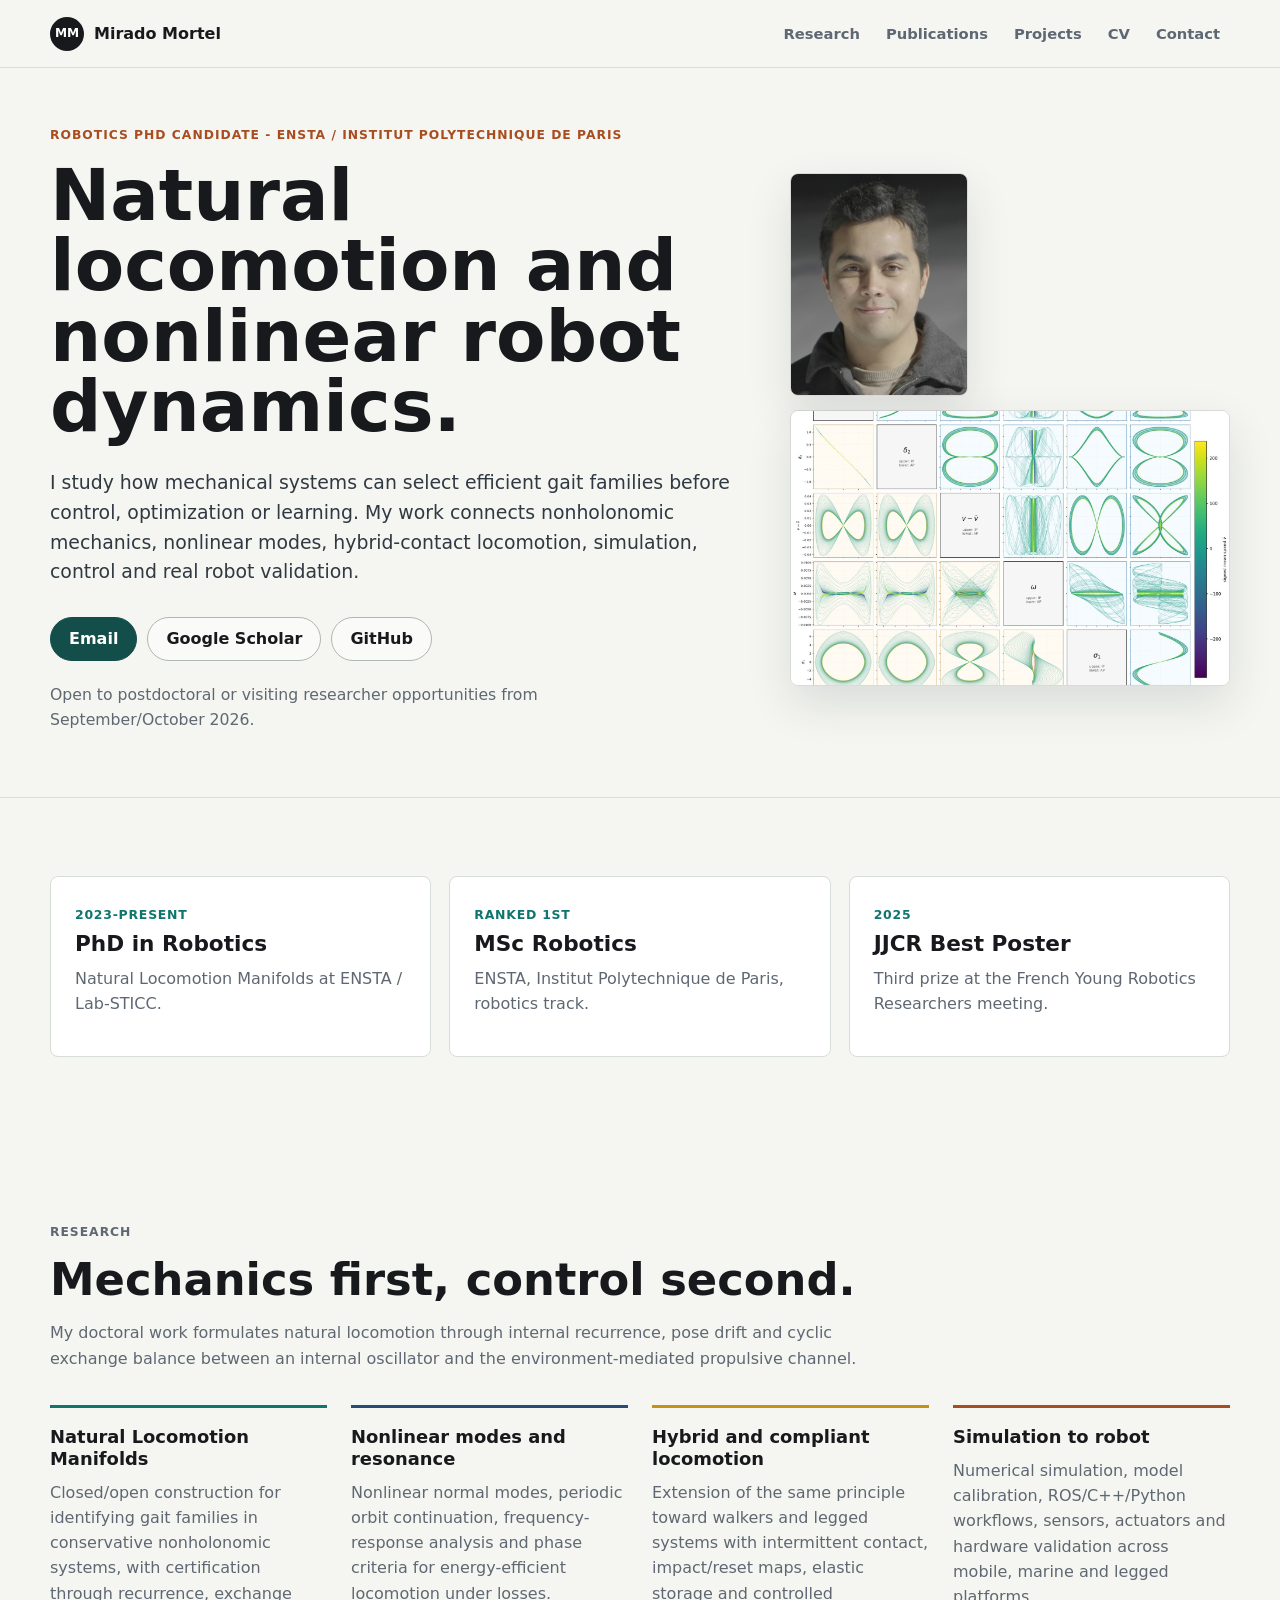
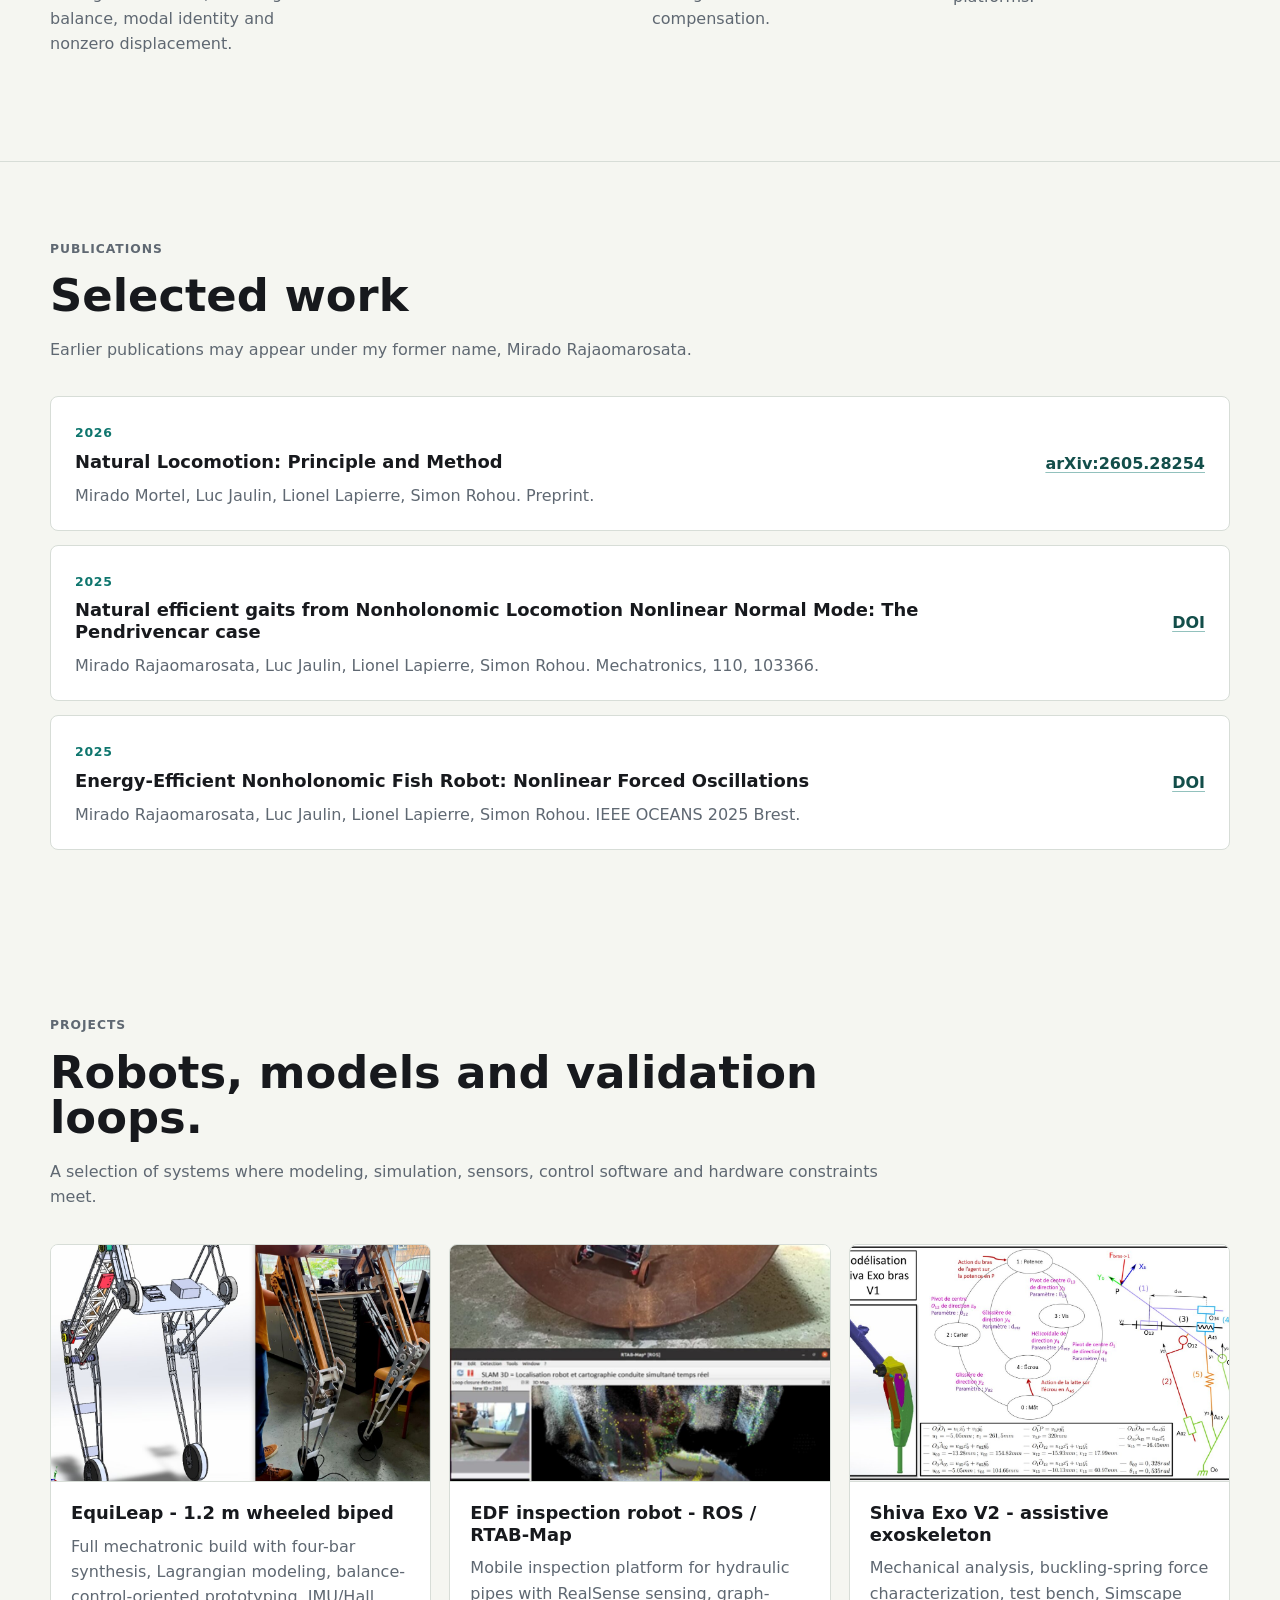
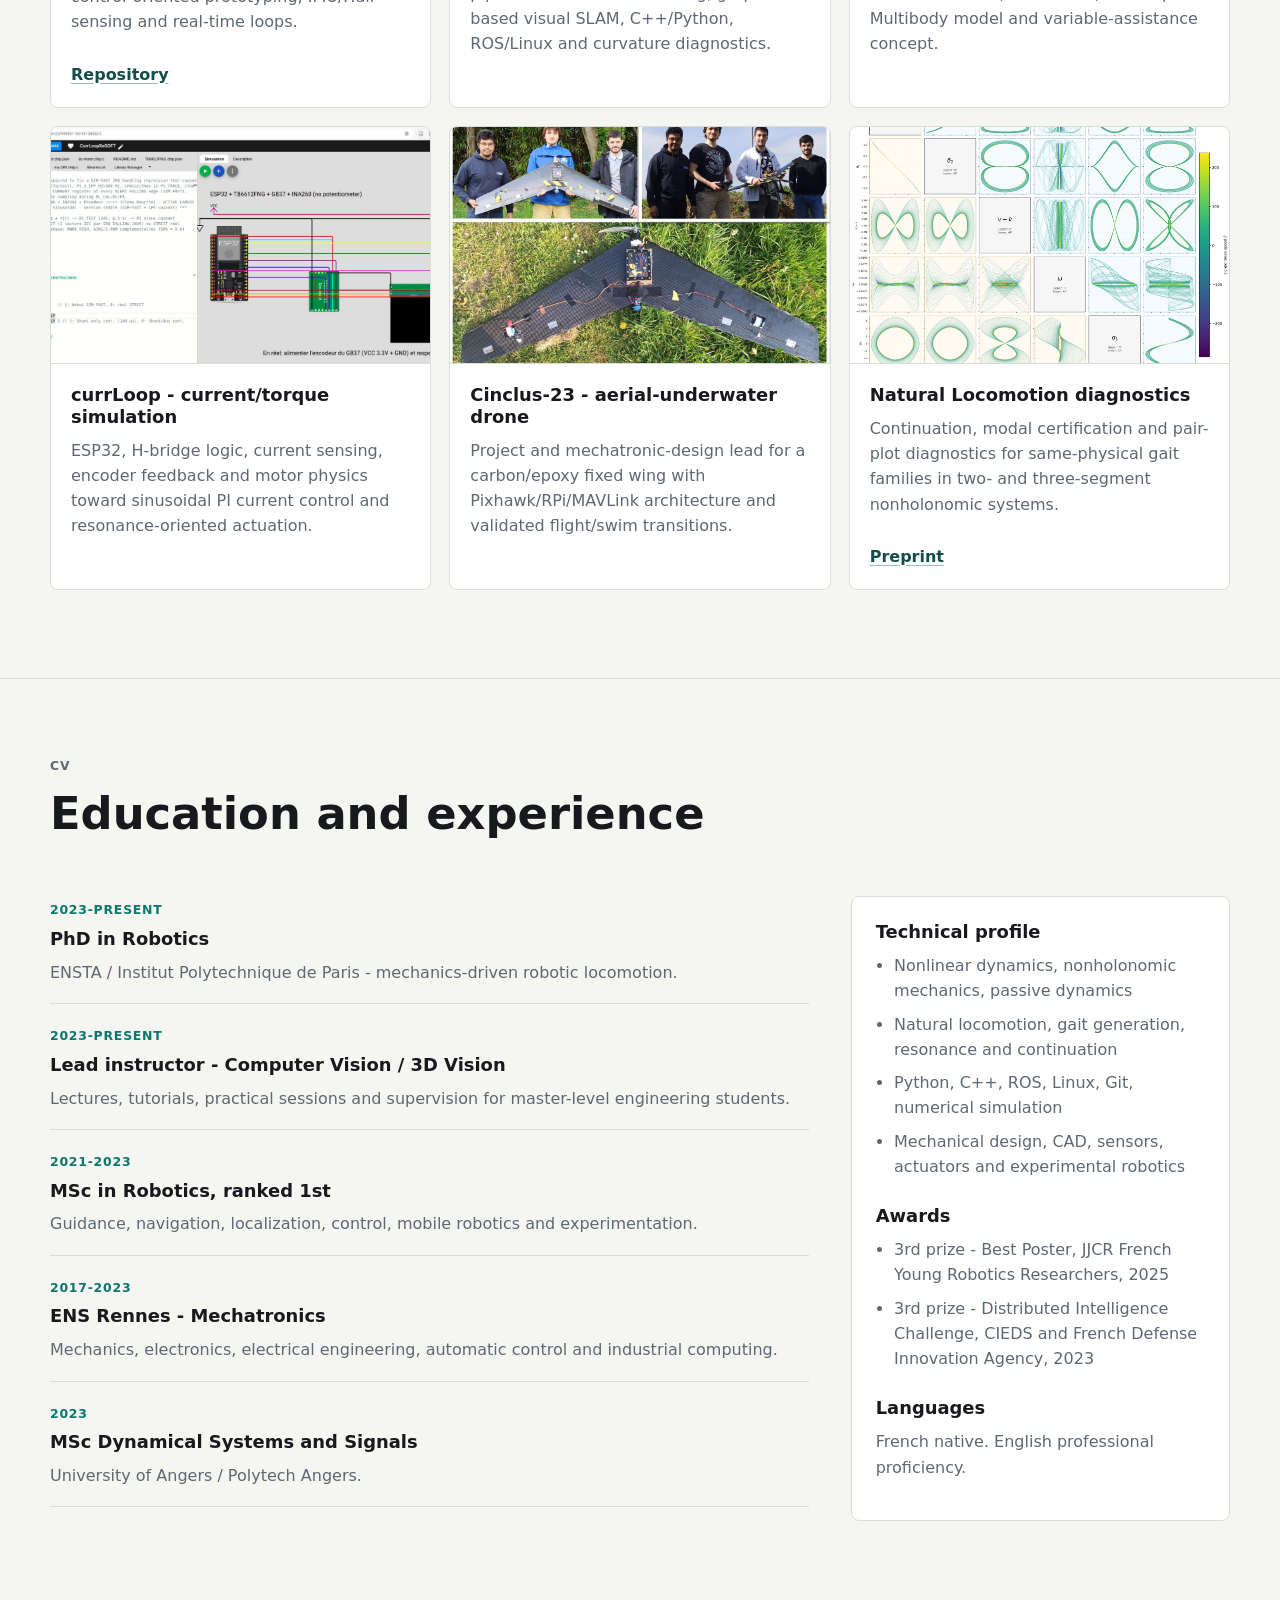
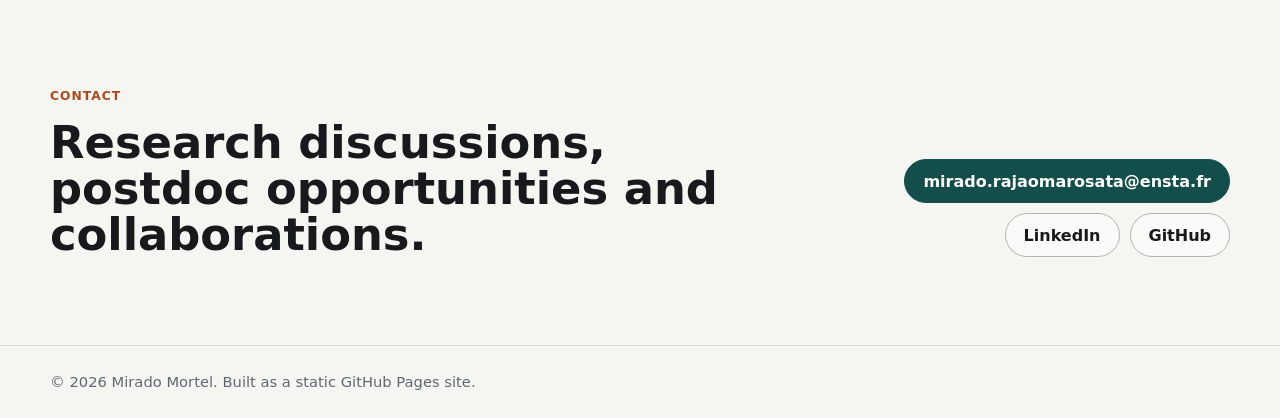
==== index.html @ 877bd497 "Build personal research website" ====
<!doctype html>
<html lang="en">
  <head>
    <meta charset="utf-8">
    <meta name="viewport" content="width=device-width, initial-scale=1">
    <meta
      name="description"
      content="Mirado Mortel, robotics PhD candidate at ENSTA / Institut Polytechnique de Paris. Research in natural locomotion, nonlinear dynamics, nonholonomic mechanics, simulation, control and experimental robotics."
    >
    <title>Mirado Mortel | Robotics and Natural Locomotion</title>
    <link rel="stylesheet" href="styles.css">
  </head>
  <body>
    <header class="site-header">
      <a class="brand" href="#top" aria-label="Mirado Mortel home">
        <span class="brand-mark">MM</span>
        <span>Mirado Mortel</span>
      </a>
      <nav class="site-nav" aria-label="Primary navigation">
        <a href="#research">Research</a>
        <a href="#publications">Publications</a>
        <a href="#projects">Projects</a>
        <a href="#cv">CV</a>
        <a href="#contact">Contact</a>
      </nav>
    </header>

    <main id="top">
      <section class="hero section-band">
        <div class="hero-copy">
          <p class="eyebrow">Robotics PhD candidate - ENSTA / Institut Polytechnique de Paris</p>
          <h1>Natural locomotion and nonlinear robot dynamics.</h1>
          <p class="lead">
            I study how mechanical systems can select efficient gait families before control,
            optimization or learning. My work connects nonholonomic mechanics, nonlinear modes,
            hybrid-contact locomotion, simulation, control and real robot validation.
          </p>
          <div class="hero-actions" aria-label="Profile links">
            <a class="button primary" href="mailto:mirado.rajaomarosata@ensta.fr">Email</a>
            <a class="button" href="https://scholar.google.com/citations?hl=fr&amp;user=OaedG6MAAAAJ">Google Scholar</a>
            <a class="button" href="https://github.com/rajaommi">GitHub</a>
          </div>
          <p class="note">
            Open to postdoctoral or visiting researcher opportunities from September/October 2026.
          </p>
        </div>
        <div class="hero-visual" aria-label="Profile and research visual">
          <img class="portrait" src="assets/profile.jpg" alt="Portrait of Mirado Mortel">
          <img
            class="phase-plot"
            src="assets/natural-locomotion-phase.jpg"
            alt="Natural locomotion phase portrait pair plot"
          >
        </div>
      </section>

      <section class="stats section-wrap" aria-label="Profile highlights">
        <article class="stat-card">
          <span>2023-present</span>
          <strong>PhD in Robotics</strong>
          <p>Natural Locomotion Manifolds at ENSTA / Lab-STICC.</p>
        </article>
        <article class="stat-card">
          <span>Ranked 1st</span>
          <strong>MSc Robotics</strong>
          <p>ENSTA, Institut Polytechnique de Paris, robotics track.</p>
        </article>
        <article class="stat-card">
          <span>2025</span>
          <strong>JJCR Best Poster</strong>
          <p>Third prize at the French Young Robotics Researchers meeting.</p>
        </article>
      </section>

      <section id="research" class="section-band">
        <div class="section-heading">
          <p class="eyebrow">Research</p>
          <h2>Mechanics first, control second.</h2>
          <p>
            My doctoral work formulates natural locomotion through internal recurrence,
            pose drift and cyclic exchange balance between an internal oscillator and the
            environment-mediated propulsive channel.
          </p>
        </div>

        <div class="research-grid">
          <article class="research-item">
            <h3>Natural Locomotion Manifolds</h3>
            <p>
              Closed/open construction for identifying gait families in conservative
              nonholonomic systems, with certification through recurrence, exchange balance,
              modal identity and nonzero displacement.
            </p>
          </article>
          <article class="research-item">
            <h3>Nonlinear modes and resonance</h3>
            <p>
              Nonlinear normal modes, periodic orbit continuation, frequency-response
              analysis and phase criteria for energy-efficient locomotion under losses.
            </p>
          </article>
          <article class="research-item">
            <h3>Hybrid and compliant locomotion</h3>
            <p>
              Extension of the same principle toward walkers and legged systems with
              intermittent contact, impact/reset maps, elastic storage and controlled
              compensation.
            </p>
          </article>
          <article class="research-item">
            <h3>Simulation to robot</h3>
            <p>
              Numerical simulation, model calibration, ROS/C++/Python workflows, sensors,
              actuators and hardware validation across mobile, marine and legged platforms.
            </p>
          </article>
        </div>
      </section>

      <section id="publications" class="section-wrap">
        <div class="section-heading compact">
          <p class="eyebrow">Publications</p>
          <h2>Selected work</h2>
          <p>
            Earlier publications may appear under my former name, Mirado Rajaomarosata.
          </p>
        </div>

        <div class="publication-list">
          <article class="publication-card">
            <div>
              <span class="pub-year">2026</span>
              <h3>Natural Locomotion: Principle and Method</h3>
              <p>Mirado Mortel, Luc Jaulin, Lionel Lapierre, Simon Rohou. Preprint.</p>
            </div>
            <a href="https://arxiv.org/abs/2605.28254">arXiv:2605.28254</a>
          </article>
          <article class="publication-card">
            <div>
              <span class="pub-year">2025</span>
              <h3>Natural efficient gaits from Nonholonomic Locomotion Nonlinear Normal Mode: The Pendrivencar case</h3>
              <p>Mirado Rajaomarosata, Luc Jaulin, Lionel Lapierre, Simon Rohou. Mechatronics, 110, 103366.</p>
            </div>
            <a href="https://doi.org/10.1016/j.mechatronics.2025.103366">DOI</a>
          </article>
          <article class="publication-card">
            <div>
              <span class="pub-year">2025</span>
              <h3>Energy-Efficient Nonholonomic Fish Robot: Nonlinear Forced Oscillations</h3>
              <p>Mirado Rajaomarosata, Luc Jaulin, Lionel Lapierre, Simon Rohou. IEEE OCEANS 2025 Brest.</p>
            </div>
            <a href="https://doi.org/10.1109/OCEANS58557.2025.11104676">DOI</a>
          </article>
        </div>
      </section>

      <section id="projects" class="section-band">
        <div class="section-heading">
          <p class="eyebrow">Projects</p>
          <h2>Robots, models and validation loops.</h2>
          <p>
            A selection of systems where modeling, simulation, sensors, control software and
            hardware constraints meet.
          </p>
        </div>

        <div class="project-grid">
          <article class="project-card">
            <img src="assets/equileap.jpg" alt="EquiLeap wheeled biped CAD and prototype">
            <div>
              <h3>EquiLeap - 1.2 m wheeled biped</h3>
              <p>
                Full mechatronic build with four-bar synthesis, Lagrangian modeling,
                balance-control-oriented prototyping, IMU/Hall sensing and real-time loops.
              </p>
              <a href="https://github.com/rajaommi/EquiLeap">Repository</a>
            </div>
          </article>
          <article class="project-card">
            <img src="assets/edf-slam.jpg" alt="Hydraulic-pipeline inspection robot and RTAB-Map reconstruction">
            <div>
              <h3>EDF inspection robot - ROS / RTAB-Map</h3>
              <p>
                Mobile inspection platform for hydraulic pipes with RealSense sensing,
                graph-based visual SLAM, C++/Python, ROS/Linux and curvature diagnostics.
              </p>
            </div>
          </article>
          <article class="project-card">
            <img src="assets/shiva-exo.jpg" alt="Shiva Exo arm modeling diagram">
            <div>
              <h3>Shiva Exo V2 - assistive exoskeleton</h3>
              <p>
                Mechanical analysis, buckling-spring force characterization, test bench,
                Simscape Multibody model and variable-assistance concept.
              </p>
            </div>
          </article>
          <article class="project-card">
            <img src="assets/currloop.jpg" alt="currLoop current and torque loop hardware simulation">
            <div>
              <h3>currLoop - current/torque simulation</h3>
              <p>
                ESP32, H-bridge logic, current sensing, encoder feedback and motor physics
                toward sinusoidal PI current control and resonance-oriented actuation.
              </p>
            </div>
          </article>
          <article class="project-card">
            <img src="assets/cinclus.jpg" alt="Cinclus aerial-underwater drone prototype">
            <div>
              <h3>Cinclus-23 - aerial-underwater drone</h3>
              <p>
                Project and mechatronic-design lead for a carbon/epoxy fixed wing with
                Pixhawk/RPi/MAVLink architecture and validated flight/swim transitions.
              </p>
            </div>
          </article>
          <article class="project-card">
            <img src="assets/natural-locomotion-phase.jpg" alt="Natural Locomotion phase portrait">
            <div>
              <h3>Natural Locomotion diagnostics</h3>
              <p>
                Continuation, modal certification and pair-plot diagnostics for
                same-physical gait families in two- and three-segment nonholonomic systems.
              </p>
              <a href="https://arxiv.org/abs/2605.28254">Preprint</a>
            </div>
          </article>
        </div>
      </section>

      <section id="cv" class="section-wrap two-column">
        <div class="section-heading compact">
          <p class="eyebrow">CV</p>
          <h2>Education and experience</h2>
        </div>

        <div class="timeline">
          <article>
            <span>2023-present</span>
            <h3>PhD in Robotics</h3>
            <p>ENSTA / Institut Polytechnique de Paris - mechanics-driven robotic locomotion.</p>
          </article>
          <article>
            <span>2023-present</span>
            <h3>Lead instructor - Computer Vision / 3D Vision</h3>
            <p>Lectures, tutorials, practical sessions and supervision for master-level engineering students.</p>
          </article>
          <article>
            <span>2021-2023</span>
            <h3>MSc in Robotics, ranked 1st</h3>
            <p>Guidance, navigation, localization, control, mobile robotics and experimentation.</p>
          </article>
          <article>
            <span>2017-2023</span>
            <h3>ENS Rennes - Mechatronics</h3>
            <p>Mechanics, electronics, electrical engineering, automatic control and industrial computing.</p>
          </article>
          <article>
            <span>2023</span>
            <h3>MSc Dynamical Systems and Signals</h3>
            <p>University of Angers / Polytech Angers.</p>
          </article>
        </div>

        <aside class="cv-panel">
          <h3>Technical profile</h3>
          <ul>
            <li>Nonlinear dynamics, nonholonomic mechanics, passive dynamics</li>
            <li>Natural locomotion, gait generation, resonance and continuation</li>
            <li>Python, C++, ROS, Linux, Git, numerical simulation</li>
            <li>Mechanical design, CAD, sensors, actuators and experimental robotics</li>
          </ul>
          <h3>Awards</h3>
          <ul>
            <li>3rd prize - Best Poster, JJCR French Young Robotics Researchers, 2025</li>
            <li>3rd prize - Distributed Intelligence Challenge, CIEDS and French Defense Innovation Agency, 2023</li>
          </ul>
          <h3>Languages</h3>
          <p>French native. English professional proficiency.</p>
        </aside>
      </section>

      <section id="contact" class="contact section-band">
        <div>
          <p class="eyebrow">Contact</p>
          <h2>Research discussions, postdoc opportunities and collaborations.</h2>
        </div>
        <div class="contact-links">
          <a class="button primary" href="mailto:mirado.rajaomarosata@ensta.fr">mirado.rajaomarosata@ensta.fr</a>
          <a class="button" href="https://www.linkedin.com/in/mirado-rajaomarosata-5193a1213/">LinkedIn</a>
          <a class="button" href="https://github.com/rajaommi">GitHub</a>
        </div>
      </section>
    </main>

    <footer class="site-footer">
      <p>© 2026 Mirado Mortel. Built as a static GitHub Pages site.</p>
    </footer>
  </body>
</html>
---- styles.css ----
:root {
  color-scheme: light;
  --bg: #f5f6f1;
  --paper: #ffffff;
  --ink: #17191d;
  --muted: #5f6872;
  --line: #d7ddd7;
  --line-strong: #aeb8b0;
  --teal: #0f766e;
  --teal-dark: #134e4a;
  --rust: #a94d20;
  --gold: #c69214;
  --blue: #294c77;
  --shadow: 0 18px 45px rgba(30, 41, 59, 0.12);
  --radius: 8px;
  --max: 1180px;
}

* {
  box-sizing: border-box;
}

html {
  scroll-behavior: smooth;
}

body {
  margin: 0;
  background: var(--bg);
  color: var(--ink);
  font-family:
    Inter, ui-sans-serif, system-ui, -apple-system, BlinkMacSystemFont, "Segoe UI",
    sans-serif;
  line-height: 1.58;
  overflow-x: hidden;
}

img {
  display: block;
  max-width: 100%;
}

a {
  color: inherit;
  text-decoration-color: rgba(15, 118, 110, 0.45);
  text-underline-offset: 0.18em;
}

a:hover {
  color: var(--teal);
  text-decoration-color: currentColor;
}

.site-header {
  position: sticky;
  top: 0;
  z-index: 20;
  display: flex;
  align-items: center;
  justify-content: space-between;
  gap: 24px;
  padding: 14px max(24px, calc((100vw - var(--max)) / 2));
  background: rgba(245, 246, 241, 0.92);
  border-bottom: 1px solid var(--line);
  backdrop-filter: blur(18px);
}

.brand,
.site-nav {
  display: flex;
  align-items: center;
}

.brand {
  gap: 10px;
  min-width: max-content;
  font-weight: 760;
  letter-spacing: 0;
  text-decoration: none;
}

.brand-mark {
  display: grid;
  width: 34px;
  height: 34px;
  place-items: center;
  border-radius: 50%;
  background: var(--ink);
  color: var(--paper);
  font-size: 0.76rem;
}

.site-nav {
  flex-wrap: wrap;
  justify-content: flex-end;
  gap: 6px;
}

.site-nav a {
  padding: 8px 10px;
  color: var(--muted);
  font-size: 0.92rem;
  font-weight: 650;
  text-decoration: none;
}

.site-nav a:hover {
  color: var(--ink);
}

.section-band,
.section-wrap {
  padding-inline: max(24px, calc((100vw - var(--max)) / 2));
}

.section-band {
  padding-top: 88px;
  padding-bottom: 88px;
  border-bottom: 1px solid var(--line);
}

.section-wrap {
  padding-top: 78px;
  padding-bottom: 78px;
}

.hero {
  display: grid;
  align-items: center;
  grid-template-columns: minmax(0, 0.98fr) minmax(360px, 0.62fr);
  gap: 44px;
  padding-top: 58px;
  padding-bottom: 64px;
}

.hero-copy {
  max-width: 760px;
  min-width: 0;
}

.eyebrow {
  margin: 0 0 14px;
  color: var(--rust);
  font-size: 0.77rem;
  font-weight: 800;
  letter-spacing: 0.08em;
  text-transform: uppercase;
}

h1,
h2,
h3,
p {
  margin-top: 0;
}

h1 {
  max-width: 880px;
  margin-bottom: 26px;
  font-size: 4.5rem;
  line-height: 0.98;
  letter-spacing: 0;
  overflow-wrap: break-word;
  hyphens: auto;
}

h2 {
  margin-bottom: 18px;
  font-size: 2.8rem;
  line-height: 1.02;
  letter-spacing: 0;
}

h3 {
  margin-bottom: 10px;
  font-size: 1.12rem;
  line-height: 1.22;
  letter-spacing: 0;
}

.lead {
  max-width: 720px;
  color: #303842;
  font-size: 1.18rem;
}

.note {
  max-width: 640px;
  margin: 22px 0 0;
  color: var(--muted);
  font-size: 0.98rem;
}

.hero-actions,
.contact-links {
  display: flex;
  flex-wrap: wrap;
  gap: 10px;
  margin-top: 30px;
}

.button {
  display: inline-flex;
  min-height: 44px;
  align-items: center;
  justify-content: center;
  border: 1px solid var(--line-strong);
  border-radius: 999px;
  padding: 10px 18px;
  background: rgba(255, 255, 255, 0.58);
  color: var(--ink);
  font-weight: 760;
  line-height: 1.1;
  text-decoration: none;
}

.button:hover {
  border-color: var(--teal);
  background: var(--paper);
}

.button.primary {
  border-color: var(--teal-dark);
  background: var(--teal-dark);
  color: var(--paper);
}

.button.primary:hover {
  background: var(--teal);
  color: var(--paper);
}

.hero-visual {
  display: grid;
  grid-template-columns: 0.72fr 1fr;
  grid-template-rows: auto auto;
  align-items: end;
  gap: 14px;
  min-width: 0;
}

.portrait,
.phase-plot {
  width: 100%;
  border: 1px solid rgba(23, 25, 29, 0.12);
  box-shadow: var(--shadow);
  object-fit: cover;
}

.portrait {
  aspect-ratio: 4 / 5;
  border-radius: var(--radius);
}

.phase-plot {
  grid-column: 1 / -1;
  aspect-ratio: 16 / 10;
  border-radius: var(--radius);
}

.stats {
  display: grid;
  grid-template-columns: repeat(3, minmax(0, 1fr));
  gap: 18px;
}

.stat-card,
.publication-card,
.project-card {
  border: 1px solid var(--line);
  border-radius: var(--radius);
  background: var(--paper);
}

.stat-card {
  min-height: 178px;
  padding: 24px;
}

.stat-card span,
.timeline span,
.pub-year {
  display: inline-block;
  margin-bottom: 8px;
  color: var(--teal);
  font-size: 0.78rem;
  font-weight: 830;
  letter-spacing: 0.06em;
  text-transform: uppercase;
}

.stat-card strong {
  display: block;
  margin-bottom: 10px;
  font-size: 1.35rem;
  line-height: 1.08;
}

.stat-card p,
.research-item p,
.publication-card p,
.project-card p,
.timeline p,
.cv-panel p,
.section-heading p {
  color: var(--muted);
}

.section-heading {
  max-width: 840px;
  margin-bottom: 34px;
}

.section-heading.compact {
  max-width: 720px;
}

.research-grid {
  display: grid;
  grid-template-columns: repeat(4, minmax(0, 1fr));
  gap: 24px;
}

.research-item {
  padding-top: 18px;
  border-top: 3px solid var(--line-strong);
}

.research-item:nth-child(1) {
  border-color: var(--teal);
}

.research-item:nth-child(2) {
  border-color: var(--blue);
}

.research-item:nth-child(3) {
  border-color: var(--gold);
}

.research-item:nth-child(4) {
  border-color: var(--rust);
}

.publication-list {
  display: grid;
  gap: 14px;
}

.publication-card {
  display: grid;
  grid-template-columns: minmax(0, 1fr) max-content;
  gap: 24px;
  align-items: center;
  padding: 22px 24px;
}

.publication-card h3 {
  max-width: 860px;
}

.publication-card p {
  margin-bottom: 0;
}

.publication-card a,
.project-card a {
  color: var(--teal-dark);
  font-weight: 820;
}

.project-grid {
  display: grid;
  grid-template-columns: repeat(3, minmax(0, 1fr));
  gap: 18px;
}

.project-card {
  overflow: hidden;
}

.project-card img {
  width: 100%;
  aspect-ratio: 16 / 10;
  border-bottom: 1px solid var(--line);
  background: #e6e9df;
  object-fit: cover;
}

.project-card div {
  padding: 20px;
}

.project-card p {
  min-height: 112px;
}

.two-column {
  display: grid;
  grid-template-columns: minmax(0, 0.72fr) minmax(320px, 0.36fr);
  gap: 42px;
  align-items: start;
}

.two-column .section-heading {
  grid-column: 1 / -1;
  margin-bottom: 0;
}

.timeline {
  display: grid;
  gap: 18px;
}

.timeline article {
  padding-bottom: 18px;
  border-bottom: 1px solid var(--line);
}

.timeline p {
  margin-bottom: 0;
}

.cv-panel {
  position: sticky;
  top: 94px;
  border: 1px solid var(--line);
  border-radius: var(--radius);
  padding: 24px;
  background: var(--paper);
}

.cv-panel ul {
  margin: 0 0 26px;
  padding-left: 1.15rem;
  color: var(--muted);
}

.cv-panel li + li {
  margin-top: 8px;
}

.contact {
  display: grid;
  grid-template-columns: minmax(0, 0.9fr) minmax(320px, 0.52fr);
  gap: 36px;
  align-items: end;
}

.contact h2 {
  margin-bottom: 0;
}

.contact-links {
  justify-content: flex-end;
  margin-top: 0;
}

.site-footer {
  padding: 24px max(24px, calc((100vw - var(--max)) / 2));
  color: var(--muted);
  font-size: 0.92rem;
}

.site-footer p {
  margin: 0;
}

@media (max-width: 980px) {
  .site-header {
    align-items: flex-start;
    flex-direction: column;
    gap: 10px;
  }

  .site-nav {
    width: 100%;
    justify-content: flex-start;
  }

  .hero,
  .contact,
  .two-column {
    grid-template-columns: 1fr;
  }

  .hero {
    padding-top: 54px;
  }

  .hero-visual {
    max-width: 760px;
  }

  .stats,
  .research-grid,
  .project-grid {
    grid-template-columns: repeat(2, minmax(0, 1fr));
  }

  .cv-panel {
    position: static;
  }

  .contact-links {
    justify-content: flex-start;
  }
}

@media (max-width: 660px) {
  .section-band,
  .section-wrap {
    padding-inline: 18px;
  }

  .section-band,
  .section-wrap {
    padding-top: 58px;
    padding-bottom: 58px;
  }

  .site-header {
    padding-inline: 18px;
  }

  .site-nav a {
    padding: 7px 8px;
    font-size: 0.86rem;
  }

  .site-nav {
    display: grid;
    grid-template-columns: repeat(3, max-content);
    align-items: center;
    row-gap: 2px;
  }

  h1 {
    font-size: 2.65rem;
    line-height: 1.05;
    overflow-wrap: anywhere;
  }

  h2 {
    font-size: 2.05rem;
    line-height: 1.08;
  }

  .lead {
    font-size: 1.02rem;
  }

  .hero-visual {
    grid-template-columns: 1fr;
  }

  .hero {
    display: block;
  }

  .hero-copy,
  .lead,
  h1,
  .hero-actions {
    width: calc(100vw - 72px);
    max-width: 100%;
  }

  .portrait {
    width: min(300px, 82vw);
  }

  .stats,
  .research-grid,
  .project-grid,
  .publication-card {
    grid-template-columns: 1fr;
  }

  .publication-card {
    align-items: start;
  }

  .project-card p {
    min-height: 0;
  }

  .button {
    width: 100%;
  }
}

@media (max-width: 500px) {
  h1 {
    font-size: 2.45rem;
  }

  .hero-copy,
  .lead,
  h1,
  .hero-actions {
    width: 100%;
    max-width: 21rem;
  }

  .hero-visual,
  .stats,
  .section-heading,
  .research-grid,
  .publication-list,
  .project-grid,
  .two-column,
  .timeline,
  .cv-panel,
  .contact,
  .contact-links {
    width: 100%;
    max-width: 21rem;
  }
}
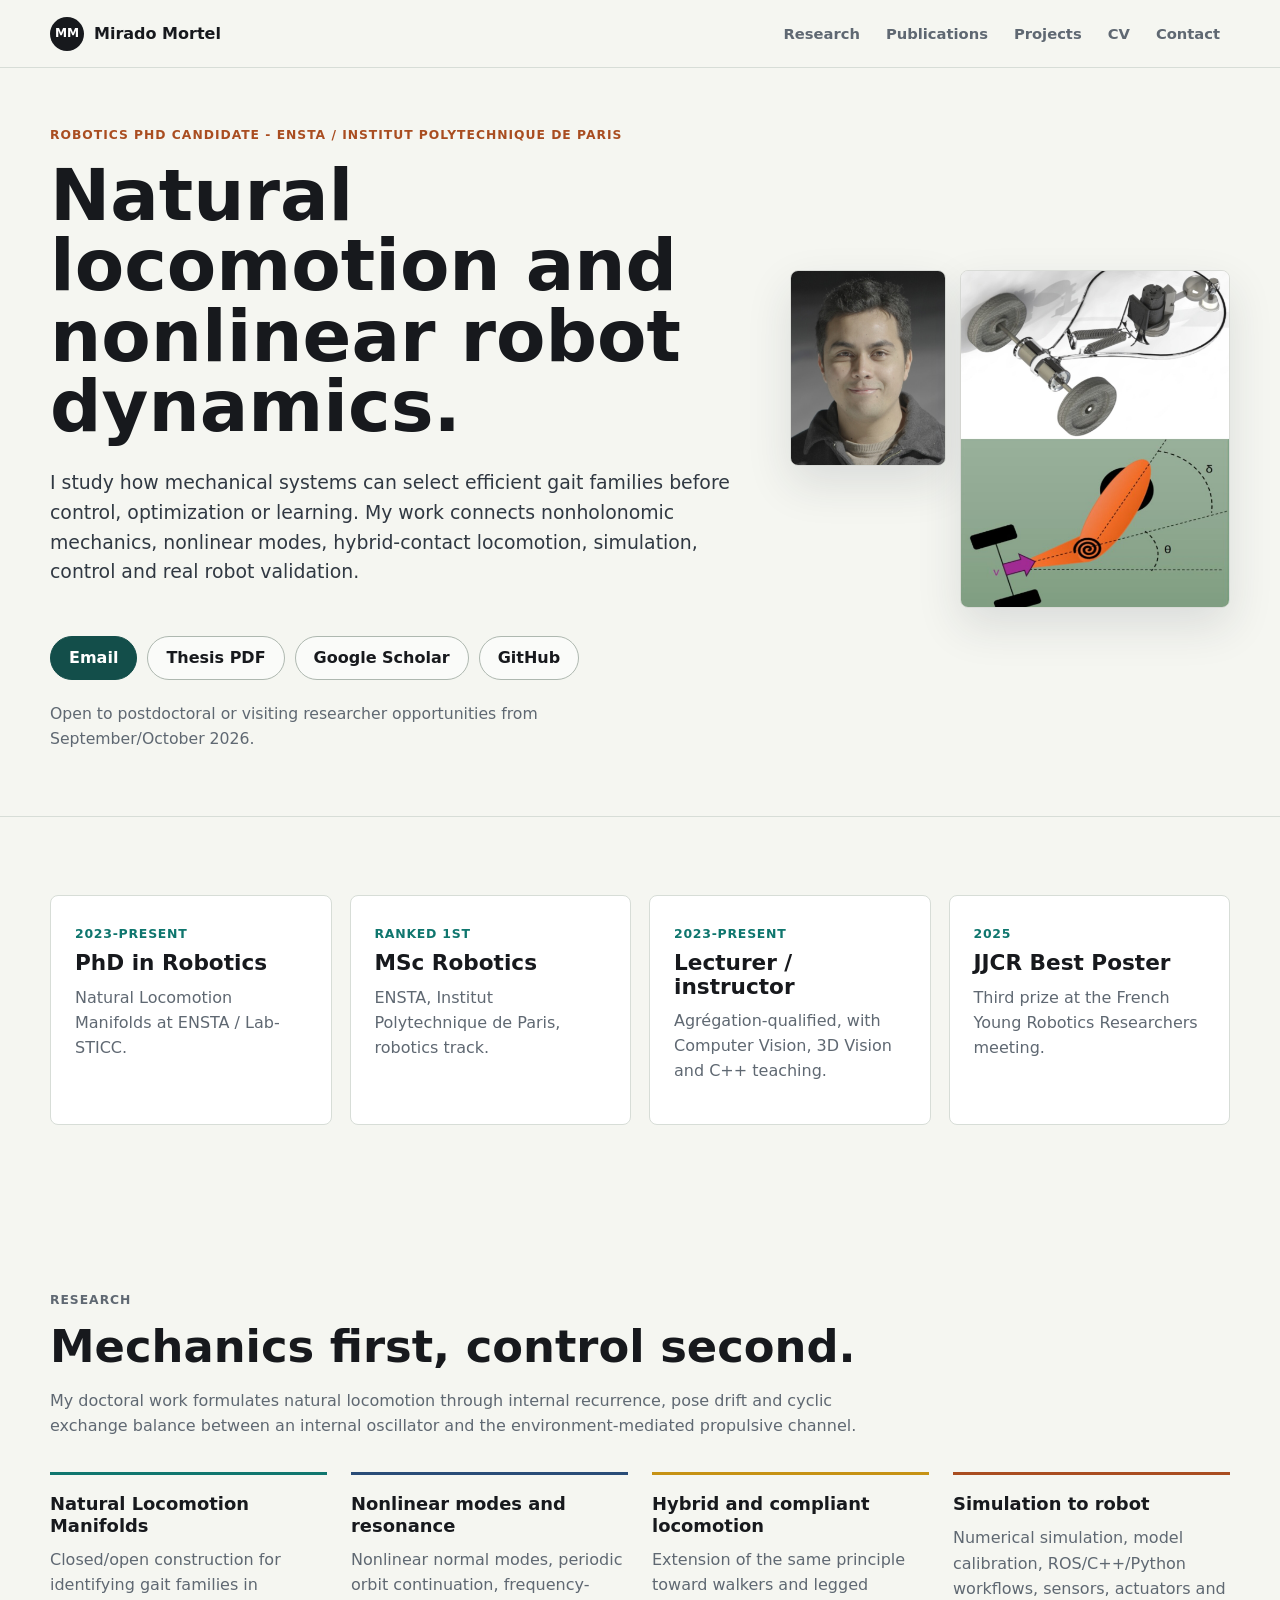
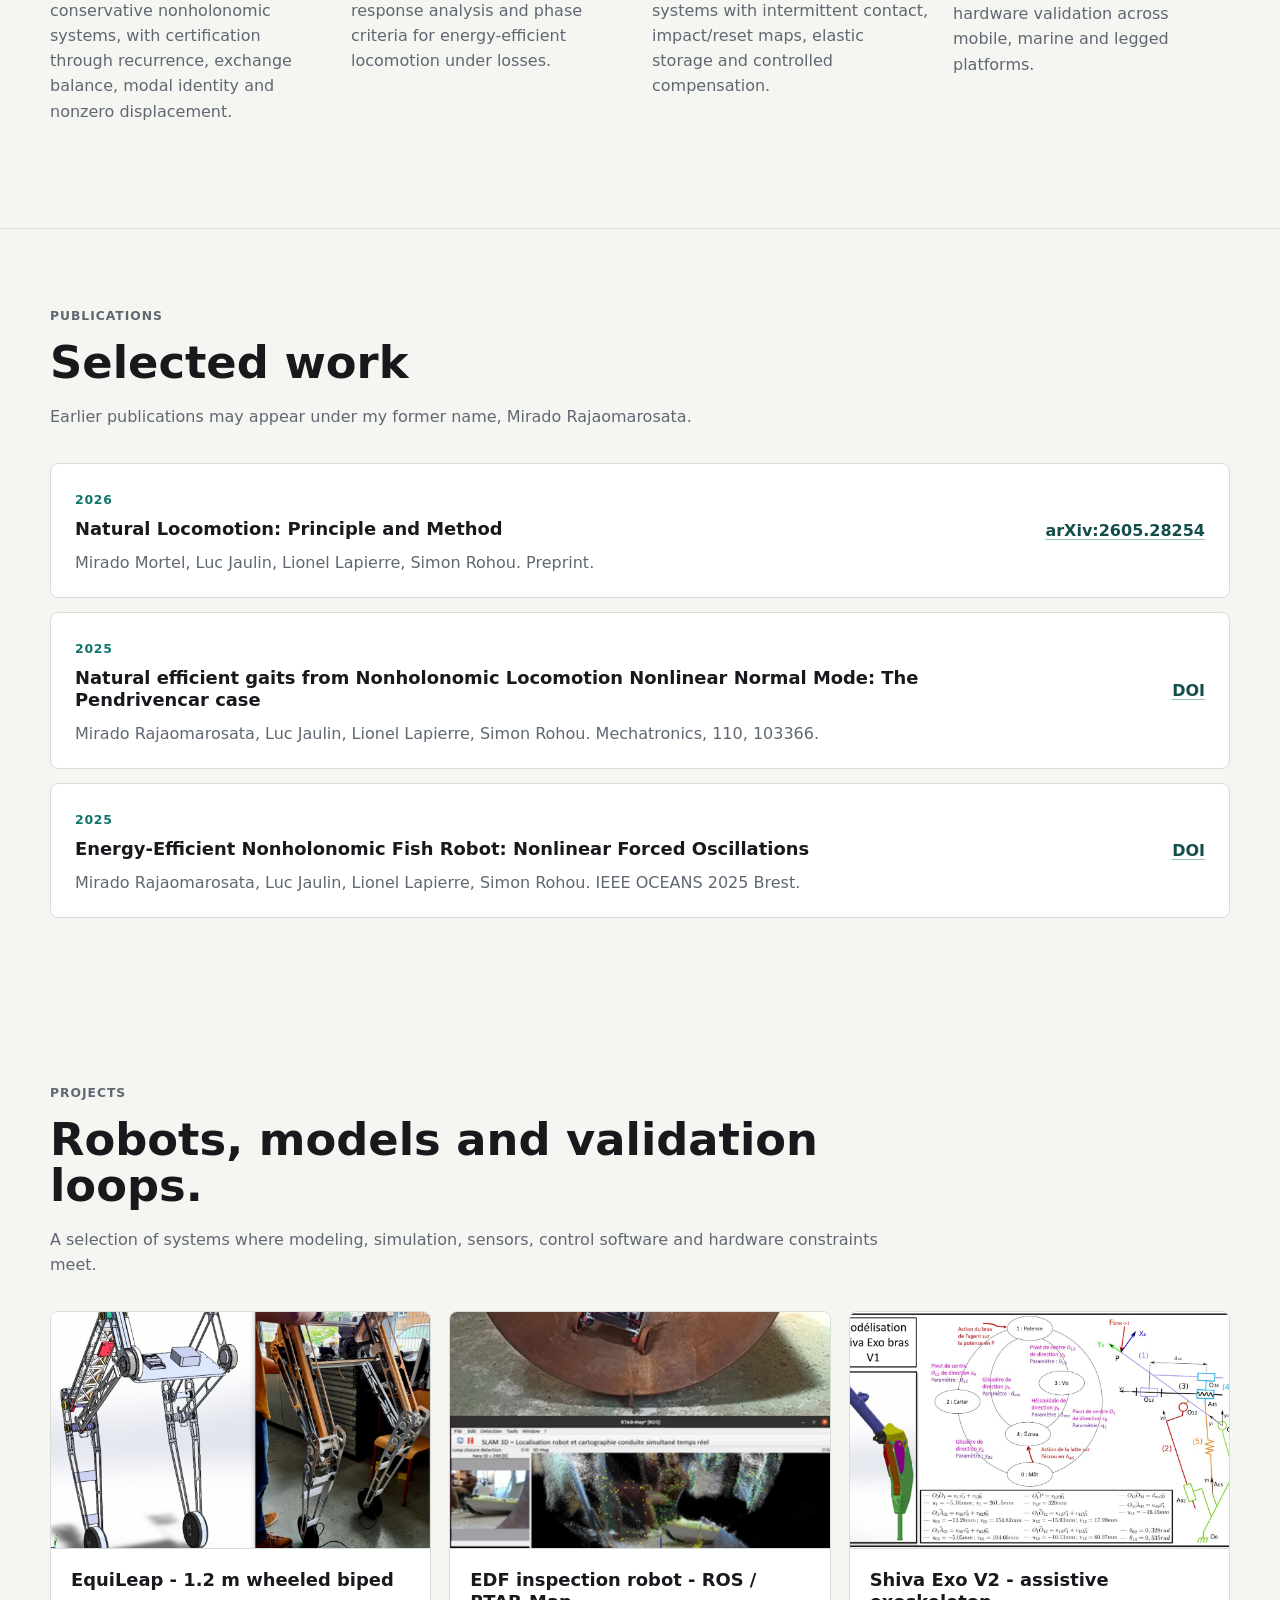
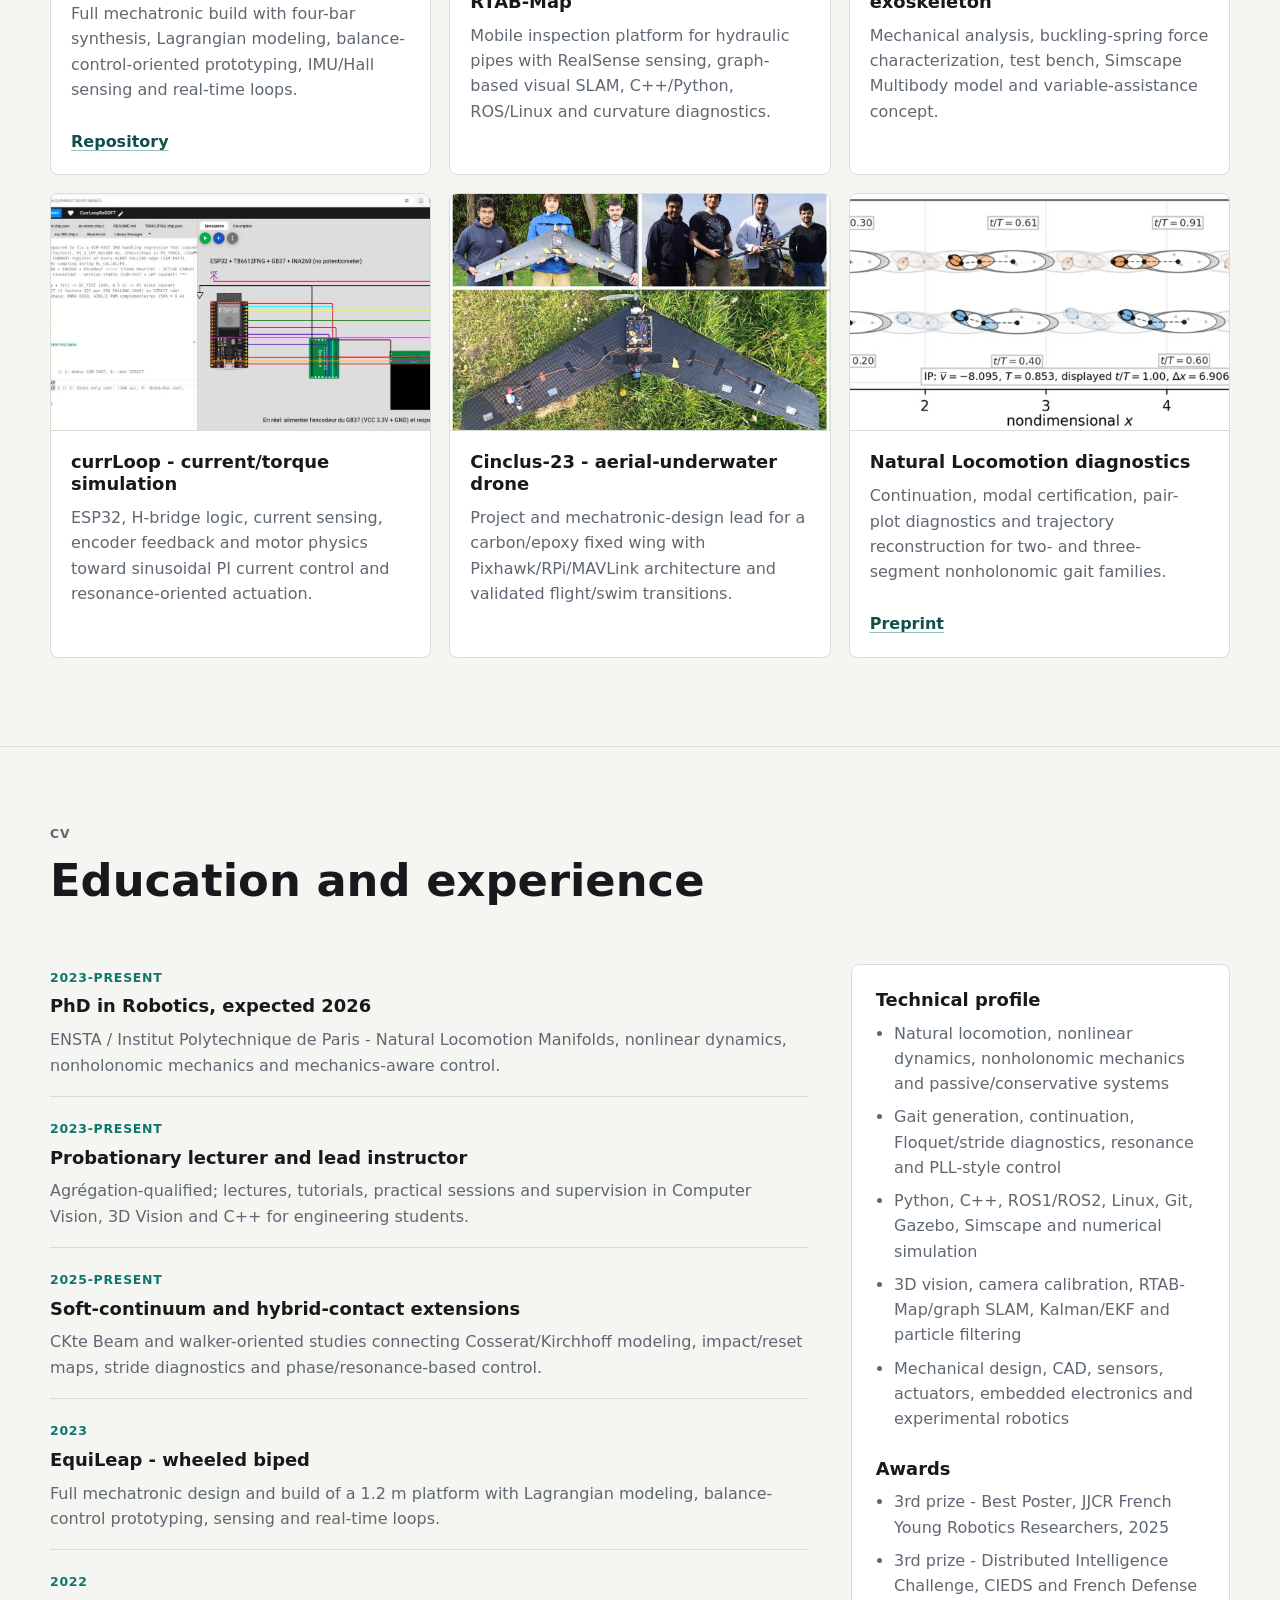
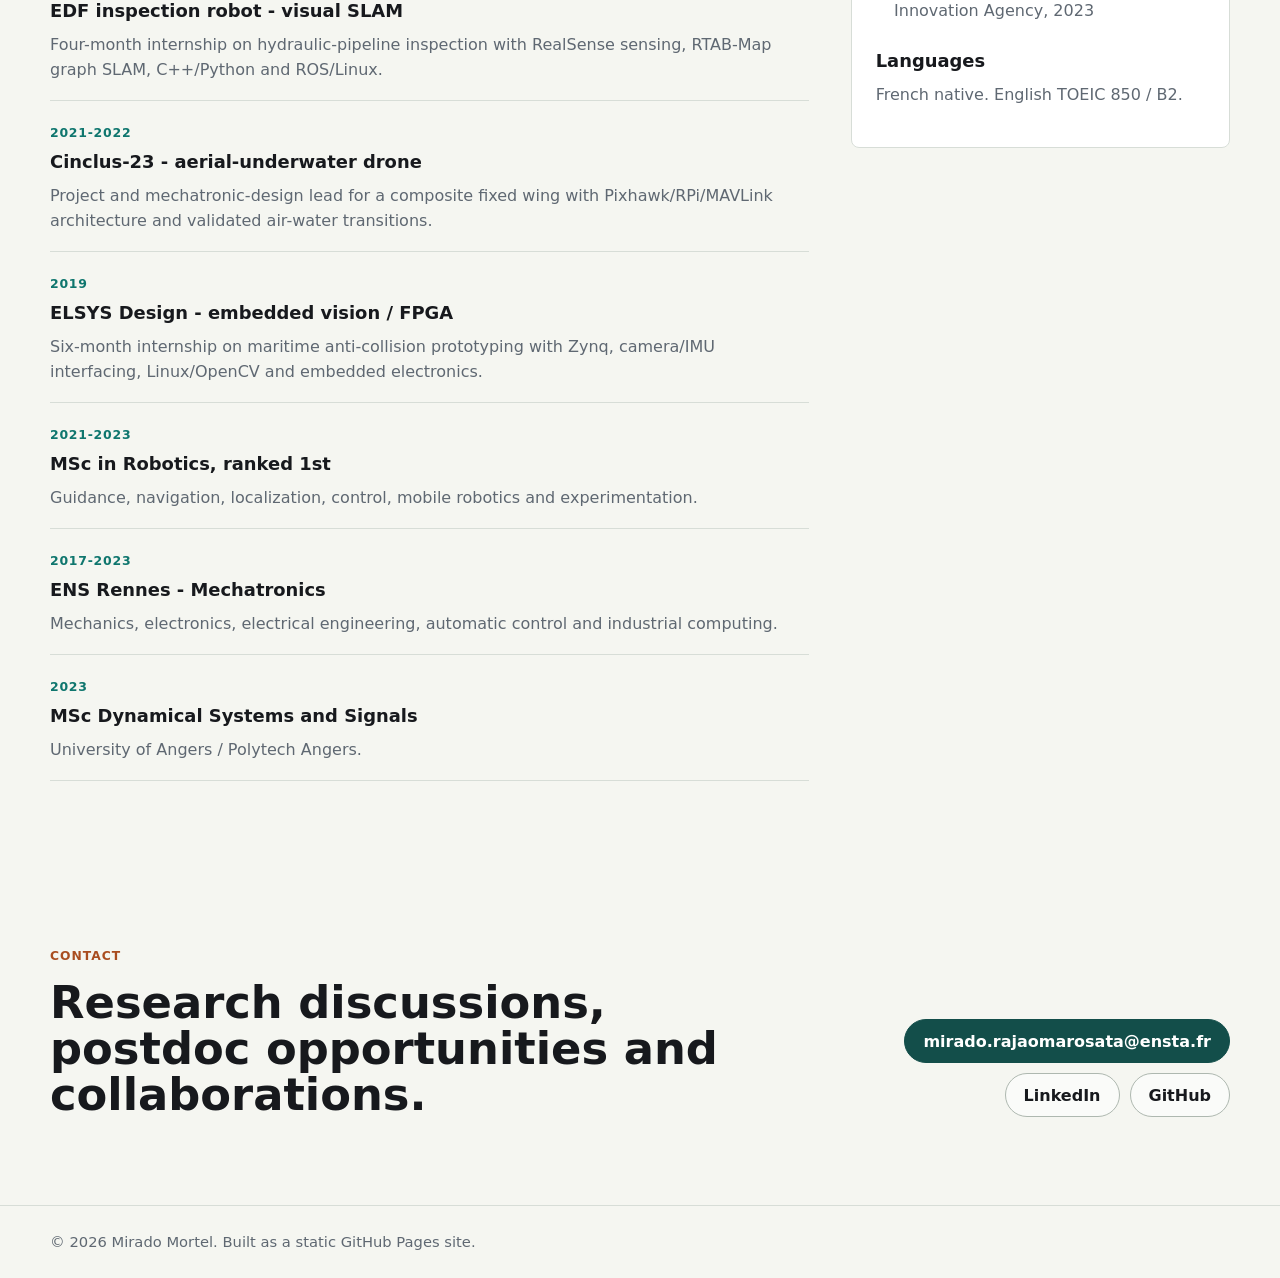
==== commit cb847a90: "Update personal research website" ====
--- a/index.html
+++ b/index.html
@@ -35,22 +35,25 @@
             optimization or learning. My work connects nonholonomic mechanics, nonlinear modes,
             hybrid-contact locomotion, simulation, control and real robot validation.
           </p>
+        </div>
+        <div class="hero-visual" aria-label="Profile and research visual">
+          <img class="portrait" src="assets/profile.jpg" alt="Portrait of Mirado Mortel">
+          <img
+            class="research-figure"
+            src="assets/pendrivencar-overview.jpg"
+            alt="Pendrivencar model and natural locomotion schematic"
+          >
+        </div>
+        <div class="hero-meta">
           <div class="hero-actions" aria-label="Profile links">
             <a class="button primary" href="mailto:mirado.rajaomarosata@ensta.fr">Email</a>
+            <a class="button" href="assets/01_original_main_complete_thesis_v0.pdf" download>Thesis PDF</a>
             <a class="button" href="https://scholar.google.com/citations?hl=fr&amp;user=OaedG6MAAAAJ">Google Scholar</a>
             <a class="button" href="https://github.com/rajaommi">GitHub</a>
           </div>
           <p class="note">
             Open to postdoctoral or visiting researcher opportunities from September/October 2026.
           </p>
-        </div>
-        <div class="hero-visual" aria-label="Profile and research visual">
-          <img class="portrait" src="assets/profile.jpg" alt="Portrait of Mirado Mortel">
-          <img
-            class="phase-plot"
-            src="assets/natural-locomotion-phase.jpg"
-            alt="Natural locomotion phase portrait pair plot"
-          >
         </div>
       </section>
 
@@ -66,6 +69,11 @@
           <p>ENSTA, Institut Polytechnique de Paris, robotics track.</p>
         </article>
         <article class="stat-card">
+          <span>2023-present</span>
+          <strong>Lecturer / instructor</strong>
+          <p>Agrégation-qualified, with Computer Vision, 3D Vision and C++ teaching.</p>
+        </article>
+        <article class="stat-card">
           <span>2025</span>
           <strong>JJCR Best Poster</strong>
           <p>Third prize at the French Young Robotics Researchers meeting.</p>
@@ -217,12 +225,12 @@
             </div>
           </article>
           <article class="project-card">
-            <img src="assets/natural-locomotion-phase.jpg" alt="Natural Locomotion phase portrait">
+            <img src="assets/three-seg-trajectory.jpg" alt="Three-segment Natural Locomotion trajectory comparison">
             <div>
               <h3>Natural Locomotion diagnostics</h3>
               <p>
-                Continuation, modal certification and pair-plot diagnostics for
-                same-physical gait families in two- and three-segment nonholonomic systems.
+                Continuation, modal certification, pair-plot diagnostics and trajectory
+                reconstruction for two- and three-segment nonholonomic gait families.
               </p>
               <a href="https://arxiv.org/abs/2605.28254">Preprint</a>
             </div>
@@ -239,13 +247,59 @@
         <div class="timeline">
           <article>
             <span>2023-present</span>
-            <h3>PhD in Robotics</h3>
-            <p>ENSTA / Institut Polytechnique de Paris - mechanics-driven robotic locomotion.</p>
+            <h3>PhD in Robotics, expected 2026</h3>
+            <p>
+              ENSTA / Institut Polytechnique de Paris - Natural Locomotion Manifolds,
+              nonlinear dynamics, nonholonomic mechanics and mechanics-aware control.
+            </p>
           </article>
           <article>
             <span>2023-present</span>
-            <h3>Lead instructor - Computer Vision / 3D Vision</h3>
-            <p>Lectures, tutorials, practical sessions and supervision for master-level engineering students.</p>
+            <h3>Probationary lecturer and lead instructor</h3>
+            <p>
+              Agrégation-qualified; lectures, tutorials, practical sessions and supervision
+              in Computer Vision, 3D Vision and C++ for engineering students.
+            </p>
+          </article>
+          <article>
+            <span>2025-present</span>
+            <h3>Soft-continuum and hybrid-contact extensions</h3>
+            <p>
+              CKte Beam and walker-oriented studies connecting Cosserat/Kirchhoff modeling,
+              impact/reset maps, stride diagnostics and phase/resonance-based control.
+            </p>
+          </article>
+          <article>
+            <span>2023</span>
+            <h3>EquiLeap - wheeled biped</h3>
+            <p>
+              Full mechatronic design and build of a 1.2 m platform with Lagrangian modeling,
+              balance-control prototyping, sensing and real-time loops.
+            </p>
+          </article>
+          <article>
+            <span>2022</span>
+            <h3>EDF inspection robot - visual SLAM</h3>
+            <p>
+              Four-month internship on hydraulic-pipeline inspection with RealSense sensing,
+              RTAB-Map graph SLAM, C++/Python and ROS/Linux.
+            </p>
+          </article>
+          <article>
+            <span>2021-2022</span>
+            <h3>Cinclus-23 - aerial-underwater drone</h3>
+            <p>
+              Project and mechatronic-design lead for a composite fixed wing with
+              Pixhawk/RPi/MAVLink architecture and validated air-water transitions.
+            </p>
+          </article>
+          <article>
+            <span>2019</span>
+            <h3>ELSYS Design - embedded vision / FPGA</h3>
+            <p>
+              Six-month internship on maritime anti-collision prototyping with Zynq,
+              camera/IMU interfacing, Linux/OpenCV and embedded electronics.
+            </p>
           </article>
           <article>
             <span>2021-2023</span>
@@ -267,10 +321,11 @@
         <aside class="cv-panel">
           <h3>Technical profile</h3>
           <ul>
-            <li>Nonlinear dynamics, nonholonomic mechanics, passive dynamics</li>
-            <li>Natural locomotion, gait generation, resonance and continuation</li>
-            <li>Python, C++, ROS, Linux, Git, numerical simulation</li>
-            <li>Mechanical design, CAD, sensors, actuators and experimental robotics</li>
+            <li>Natural locomotion, nonlinear dynamics, nonholonomic mechanics and passive/conservative systems</li>
+            <li>Gait generation, continuation, Floquet/stride diagnostics, resonance and PLL-style control</li>
+            <li>Python, C++, ROS1/ROS2, Linux, Git, Gazebo, Simscape and numerical simulation</li>
+            <li>3D vision, camera calibration, RTAB-Map/graph SLAM, Kalman/EKF and particle filtering</li>
+            <li>Mechanical design, CAD, sensors, actuators, embedded electronics and experimental robotics</li>
           </ul>
           <h3>Awards</h3>
           <ul>
@@ -278,7 +333,7 @@
             <li>3rd prize - Distributed Intelligence Challenge, CIEDS and French Defense Innovation Agency, 2023</li>
           </ul>
           <h3>Languages</h3>
-          <p>French native. English professional proficiency.</p>
+          <p>French native. English TOEIC 850 / B2.</p>
         </aside>
       </section>
 
--- a/styles.css
+++ b/styles.css
@@ -128,12 +128,22 @@
   display: grid;
   align-items: center;
   grid-template-columns: minmax(0, 0.98fr) minmax(360px, 0.62fr);
-  gap: 44px;
+  column-gap: 44px;
+  row-gap: 0;
   padding-top: 58px;
   padding-bottom: 64px;
 }
 
 .hero-copy {
+  grid-column: 1;
+  grid-row: 1;
+  max-width: 760px;
+  min-width: 0;
+}
+
+.hero-meta {
+  grid-column: 1;
+  grid-row: 2;
   max-width: 760px;
   min-width: 0;
 }
@@ -231,16 +241,17 @@
 }
 
 .hero-visual {
-  display: grid;
-  grid-template-columns: 0.72fr 1fr;
-  grid-template-rows: auto auto;
+  grid-column: 2;
+  grid-row: 1 / span 2;
+  display: grid;
+  grid-template-columns: minmax(118px, 0.58fr) minmax(0, 1fr);
   align-items: end;
   gap: 14px;
   min-width: 0;
 }
 
 .portrait,
-.phase-plot {
+.research-figure {
   width: 100%;
   border: 1px solid rgba(23, 25, 29, 0.12);
   box-shadow: var(--shadow);
@@ -248,19 +259,20 @@
 }
 
 .portrait {
+  align-self: start;
   aspect-ratio: 4 / 5;
   border-radius: var(--radius);
 }
 
-.phase-plot {
-  grid-column: 1 / -1;
-  aspect-ratio: 16 / 10;
+.research-figure {
+  aspect-ratio: 4 / 5;
   border-radius: var(--radius);
+  object-position: center;
 }
 
 .stats {
   display: grid;
-  grid-template-columns: repeat(3, minmax(0, 1fr));
+  grid-template-columns: repeat(4, minmax(0, 1fr));
   gap: 18px;
 }
 
@@ -550,24 +562,35 @@
     font-size: 1.02rem;
   }
 
+  .hero {
+    display: flex;
+    flex-direction: column;
+    align-items: stretch;
+    gap: 28px;
+  }
+
+  .hero-actions {
+    margin-top: 0;
+  }
+
+  .hero-copy,
+  .hero-visual,
+  .hero-meta {
+    order: initial;
+  }
+
   .hero-visual {
-    grid-template-columns: 1fr;
-  }
-
-  .hero {
-    display: block;
+    grid-template-columns: minmax(0, 0.42fr) minmax(0, 0.58fr);
   }
 
   .hero-copy,
+  .hero-visual,
+  .hero-meta,
   .lead,
   h1,
   .hero-actions {
-    width: calc(100vw - 72px);
+    width: 100%;
     max-width: 100%;
-  }
-
-  .portrait {
-    width: min(300px, 82vw);
   }
 
   .stats,
@@ -593,17 +616,9 @@
 @media (max-width: 500px) {
   h1 {
     font-size: 2.45rem;
-  }
-
-  .hero-copy,
-  .lead,
-  h1,
-  .hero-actions {
-    width: 100%;
-    max-width: 21rem;
-  }
-
-  .hero-visual,
+    max-width: 19rem;
+  }
+
   .stats,
   .section-heading,
   .research-grid,
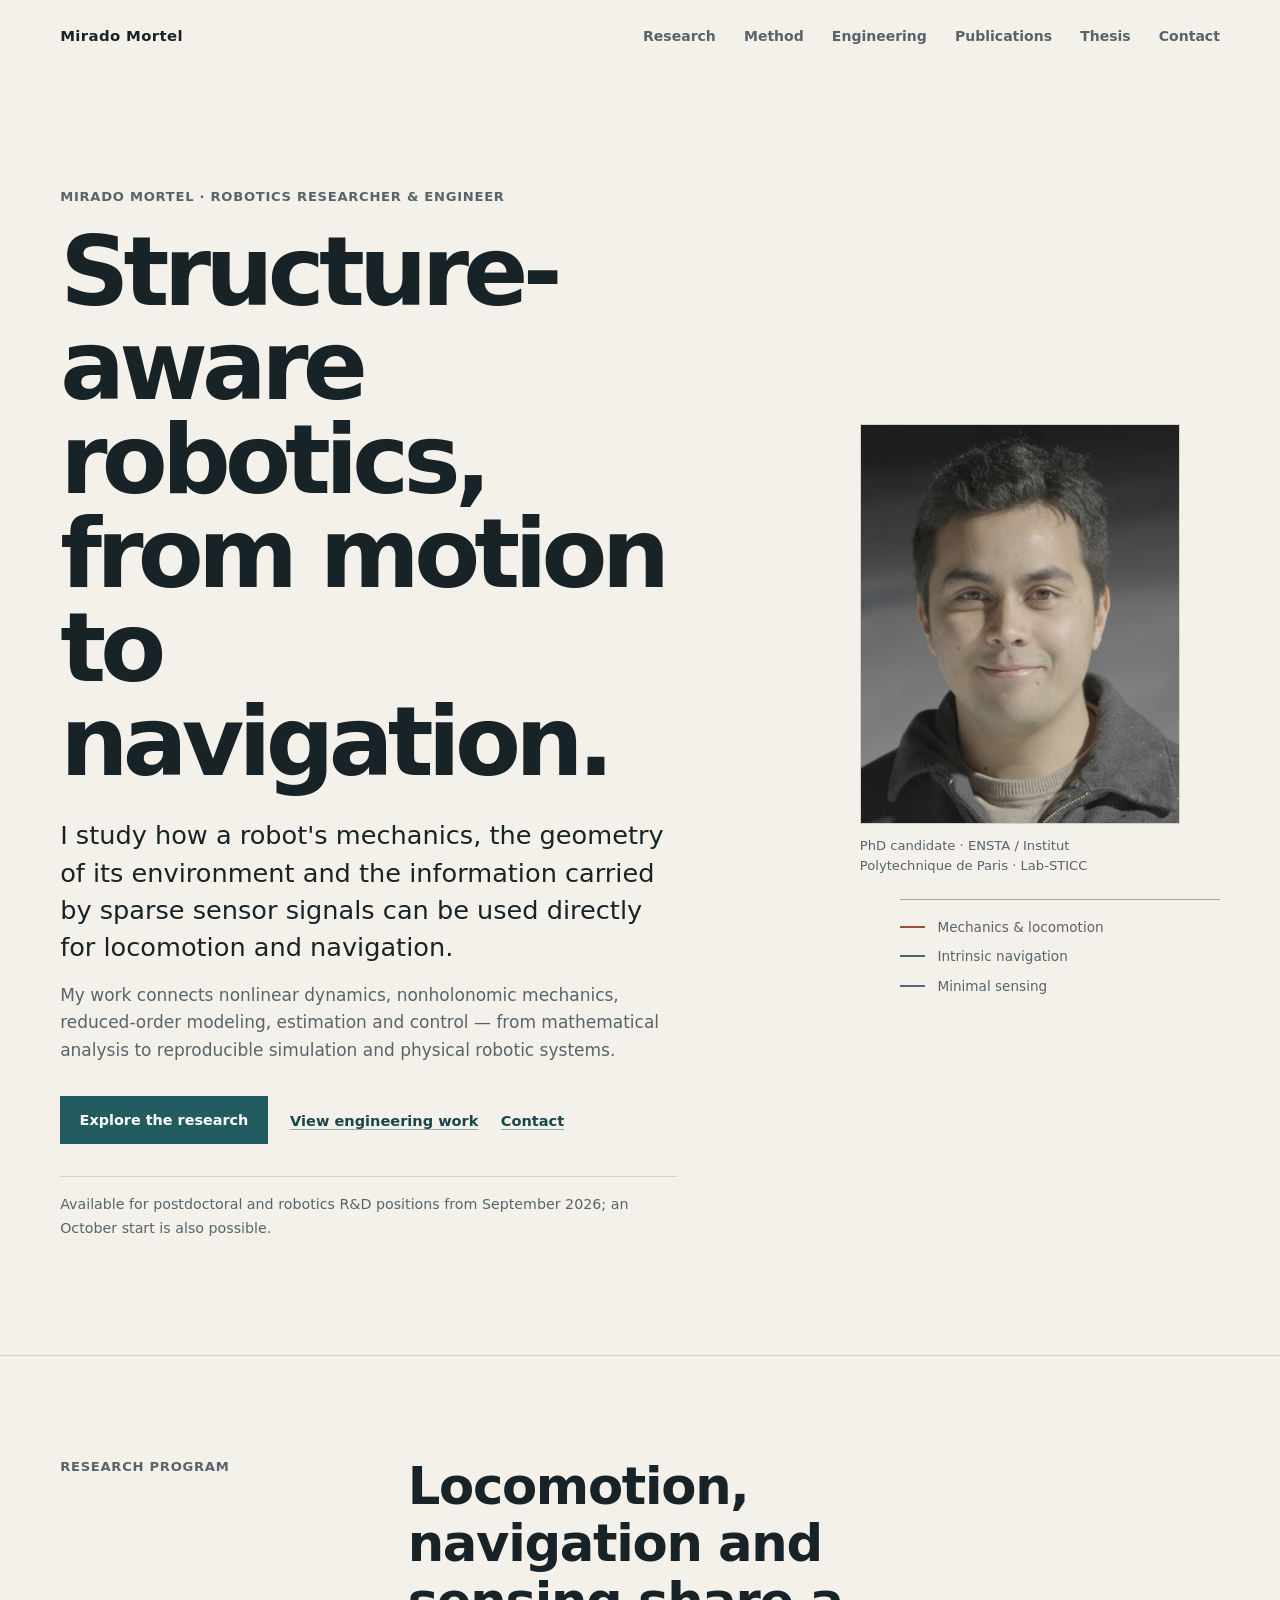
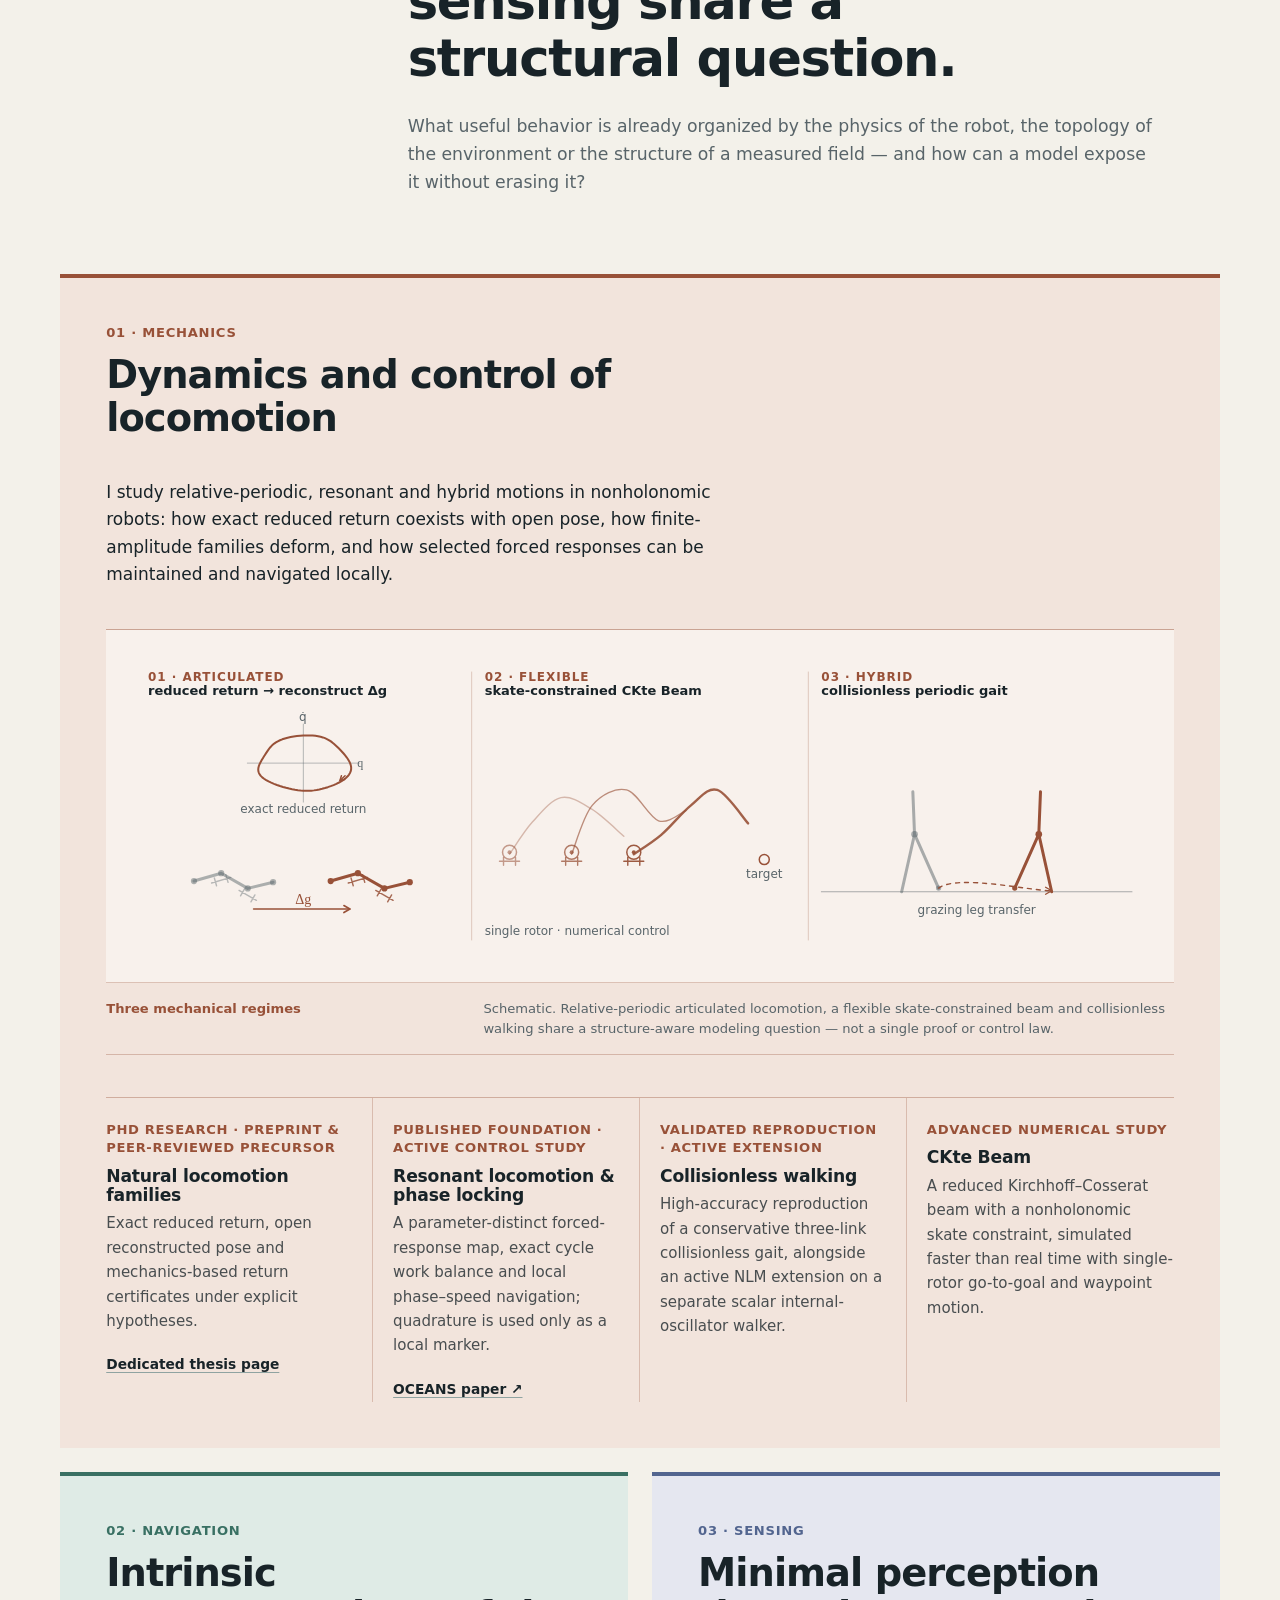
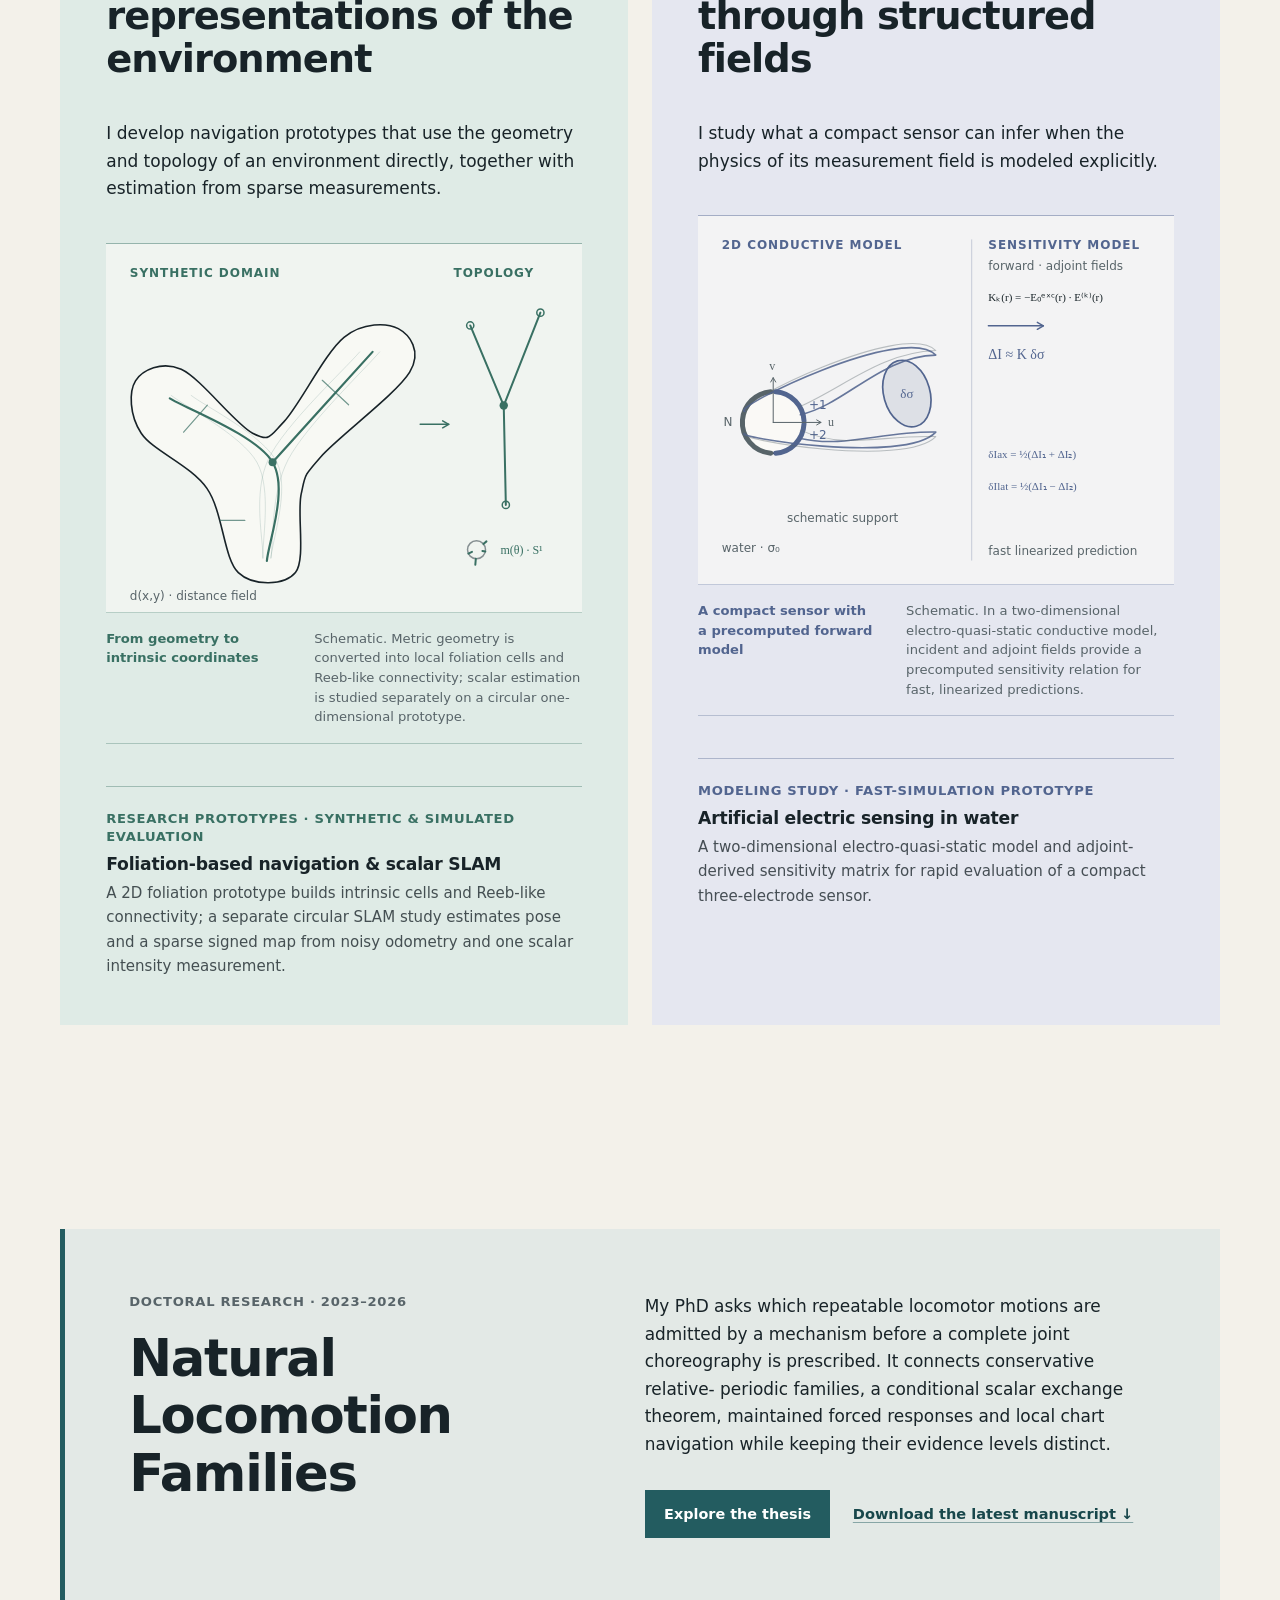
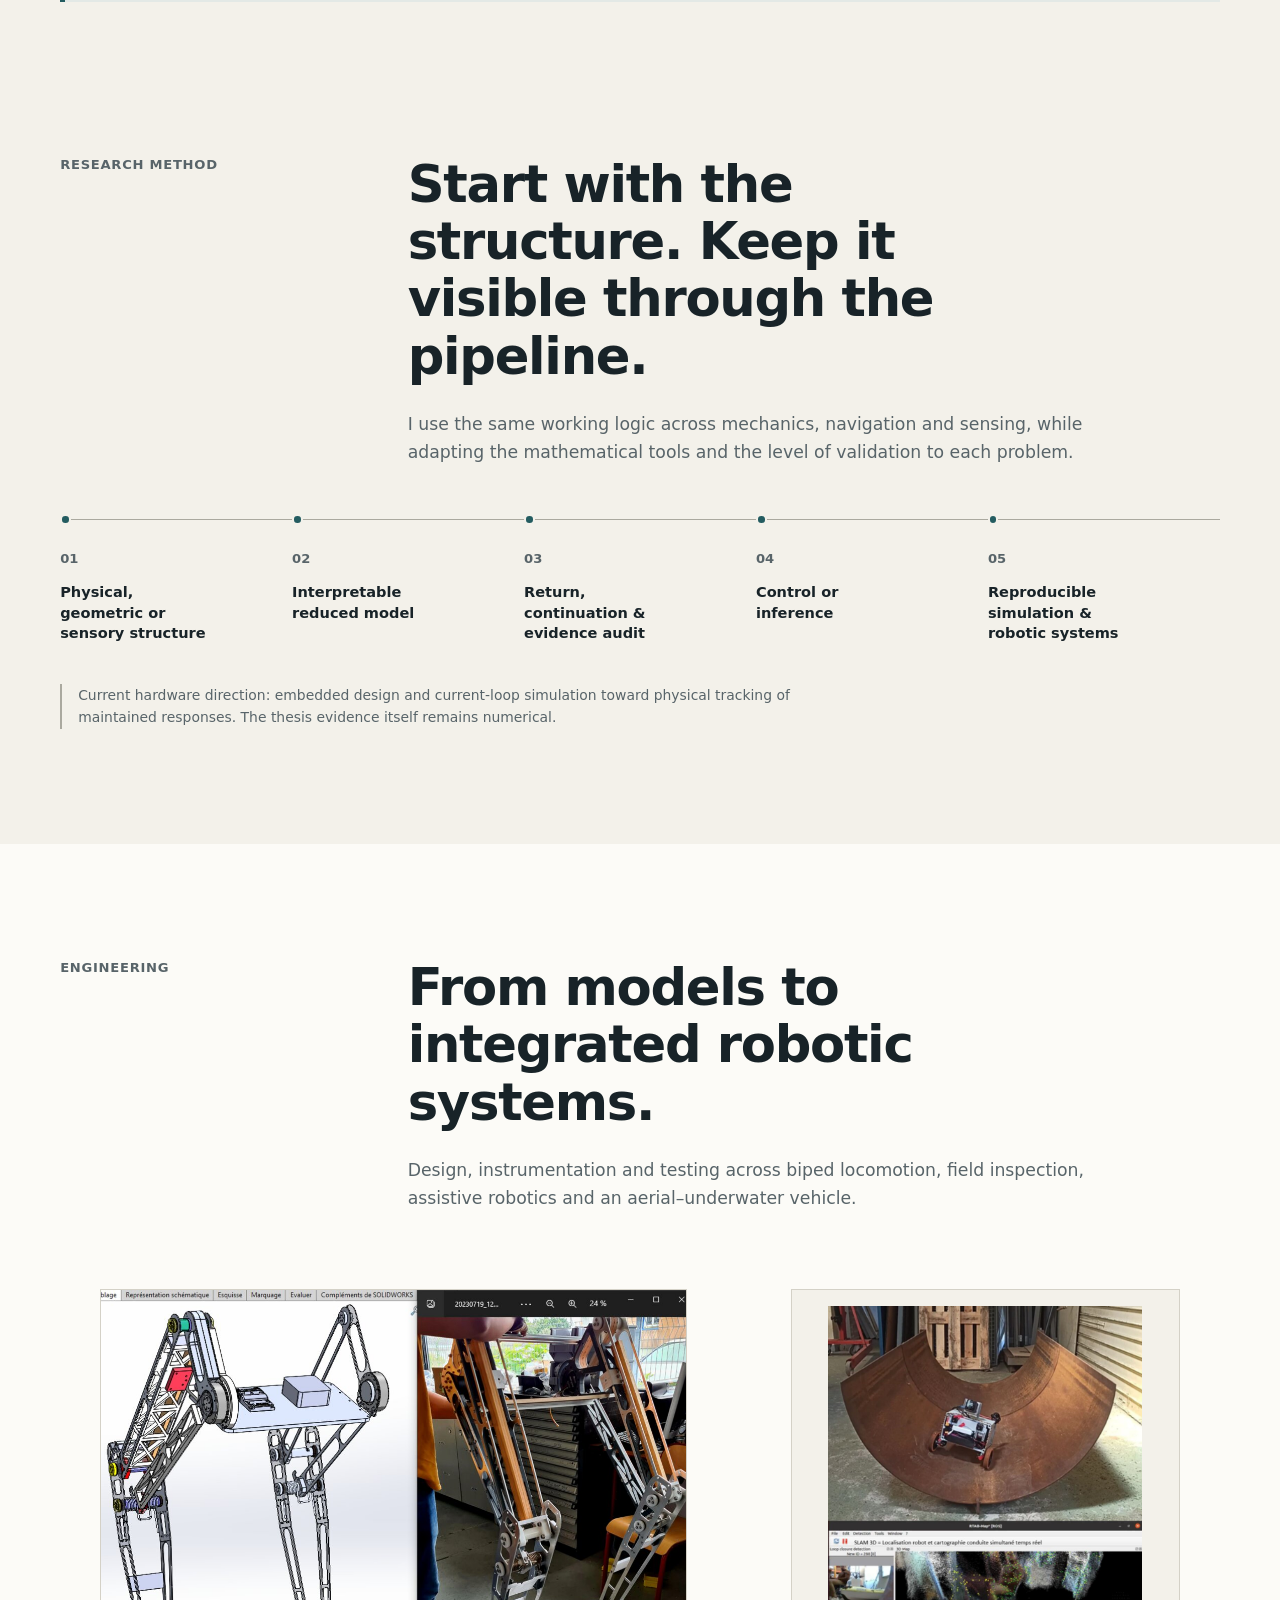
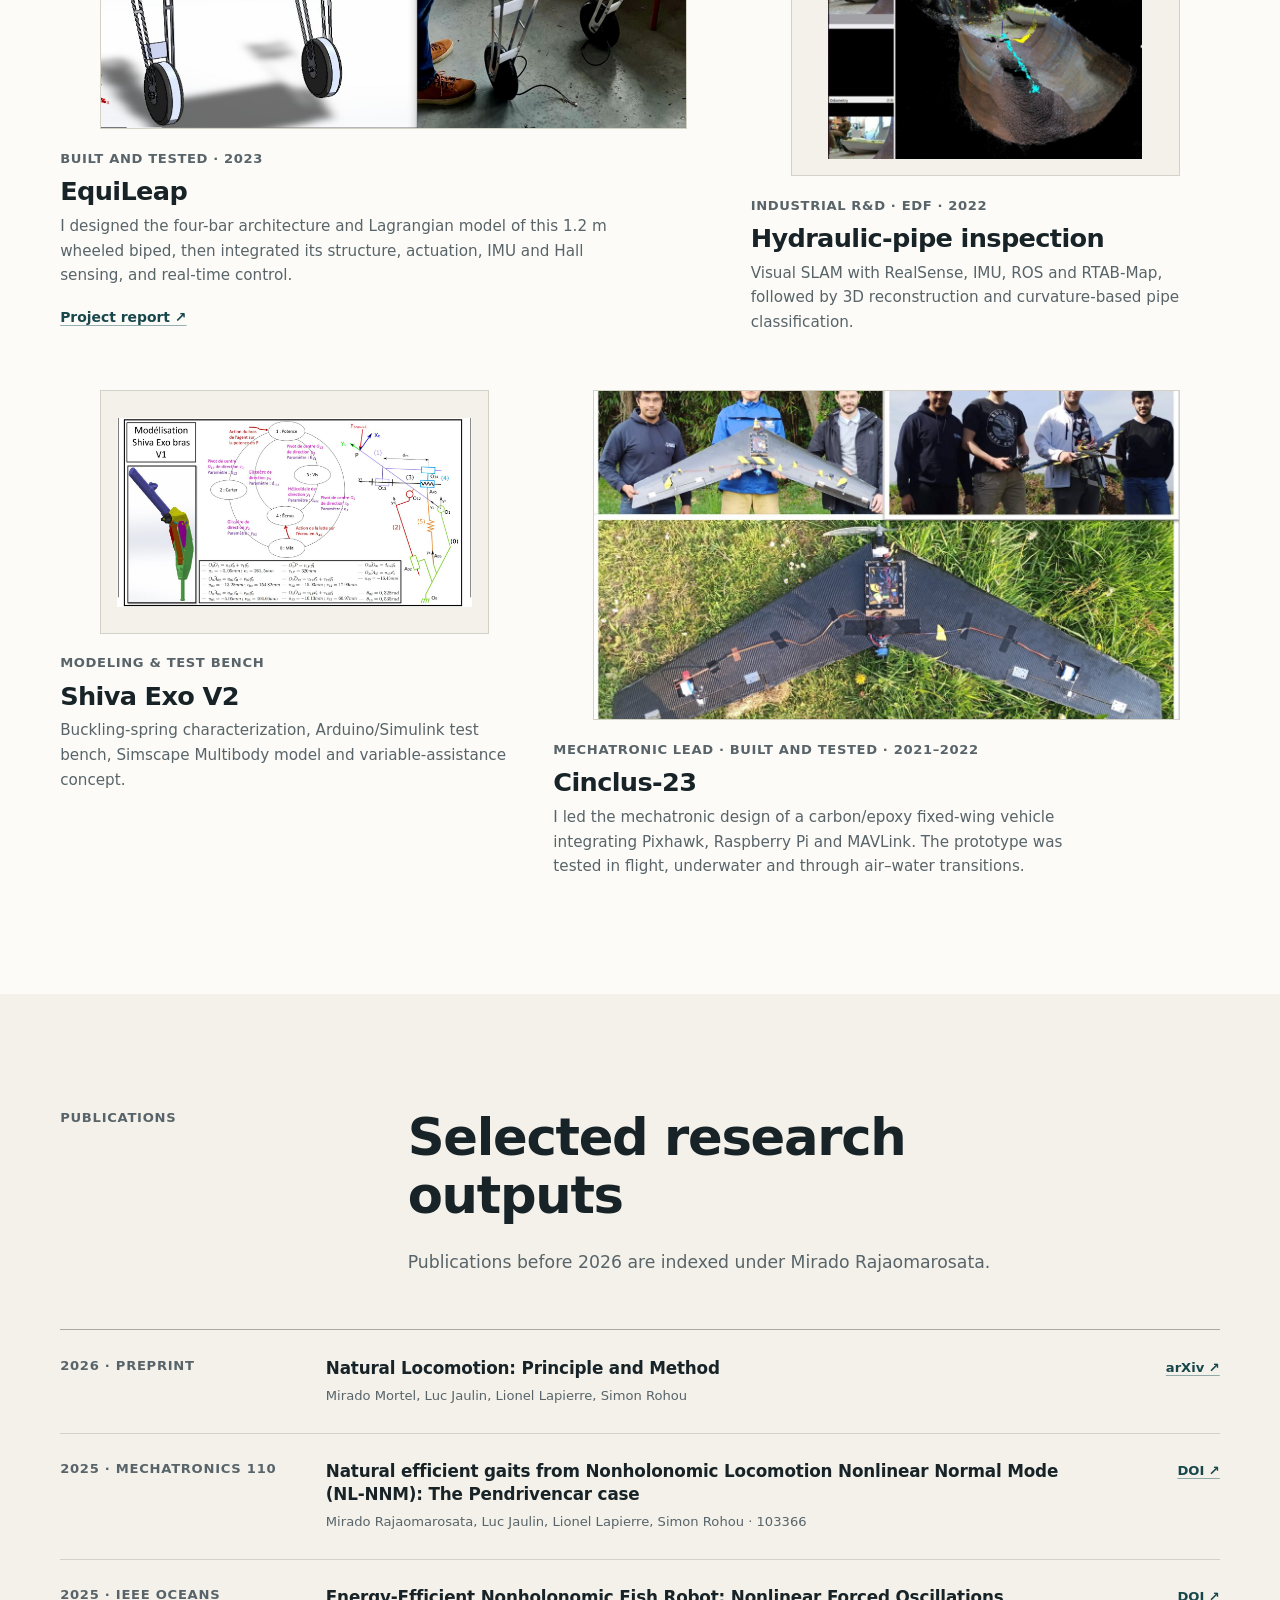
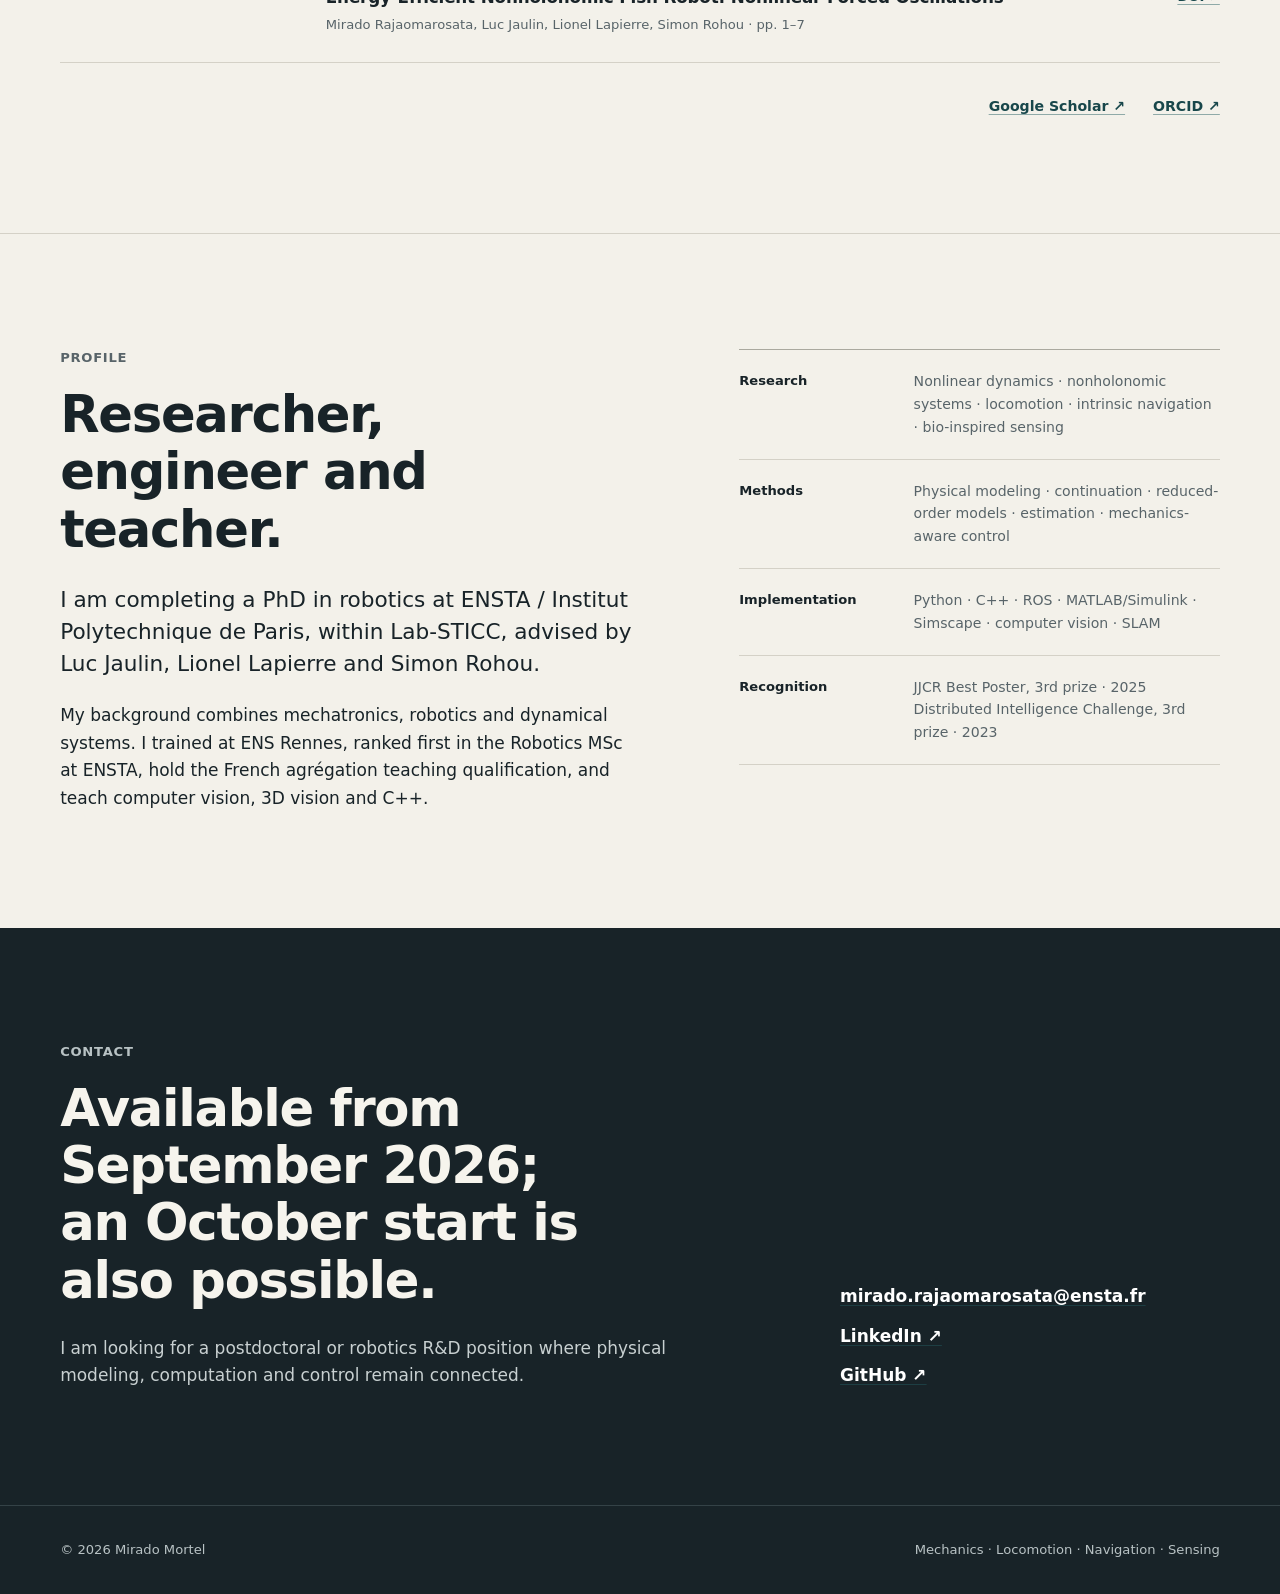
==== commit 5b2f3fcf: "Reframe website around Natural Locomotion Families" ====
--- a/index.html
+++ b/index.html
@@ -3,355 +3,390 @@
   <head>
     <meta charset="utf-8">
     <meta name="viewport" content="width=device-width, initial-scale=1">
+    <meta name="theme-color" content="#f3f1ea">
     <meta
       name="description"
-      content="Mirado Mortel, robotics PhD candidate at ENSTA / Institut Polytechnique de Paris. Research in natural locomotion, nonlinear dynamics, nonholonomic mechanics, simulation, control and experimental robotics."
+      content="Mirado Mortel is a robotics researcher and engineer working across locomotion, nonlinear dynamics, intrinsic navigation and minimal sensing."
     >
-    <title>Mirado Mortel | Robotics and Natural Locomotion</title>
+    <title>Mirado Mortel — Robotics Researcher &amp; Engineer</title>
     <link rel="stylesheet" href="styles.css">
+    <script src="site.js" defer></script>
+    <script src="site-figures.js" defer></script>
   </head>
-  <body>
-    <header class="site-header">
-      <a class="brand" href="#top" aria-label="Mirado Mortel home">
-        <span class="brand-mark">MM</span>
-        <span>Mirado Mortel</span>
-      </a>
-      <nav class="site-nav" aria-label="Primary navigation">
-        <a href="#research">Research</a>
-        <a href="#publications">Publications</a>
-        <a href="#projects">Projects</a>
-        <a href="#cv">CV</a>
-        <a href="#contact">Contact</a>
-      </nav>
+  <body class="profile-page">
+    <a class="skip-link" href="#main">Skip to content</a>
+
+    <header class="site-header" data-header>
+      <div class="shell header-inner">
+        <a class="brand" href="#top" aria-label="Mirado Mortel, home">Mirado Mortel</a>
+        <button
+          class="nav-toggle"
+          type="button"
+          aria-expanded="false"
+          aria-controls="site-nav"
+          aria-label="Open navigation"
+          data-nav-toggle
+        >
+          <span></span><span></span>
+        </button>
+        <nav id="site-nav" class="site-nav" aria-label="Primary navigation" data-nav>
+          <a href="#research">Research</a>
+          <a href="#method">Method</a>
+          <a href="#engineering">Engineering</a>
+          <a href="#publications">Publications</a>
+          <a href="thesis.html">Thesis</a>
+          <a href="#contact">Contact</a>
+        </nav>
+      </div>
     </header>
 
-    <main id="top">
-      <section class="hero section-band">
+    <main id="main">
+      <section id="top" class="shell profile-hero">
         <div class="hero-copy">
-          <p class="eyebrow">Robotics PhD candidate - ENSTA / Institut Polytechnique de Paris</p>
-          <h1>Natural locomotion and nonlinear robot dynamics.</h1>
-          <p class="lead">
-            I study how mechanical systems can select efficient gait families before control,
-            optimization or learning. My work connects nonholonomic mechanics, nonlinear modes,
-            hybrid-contact locomotion, simulation, control and real robot validation.
+          <p class="eyebrow">Mirado Mortel · Robotics researcher &amp; engineer</p>
+          <h1>Structure-aware robotics, from motion to navigation.</h1>
+          <p class="hero-summary">
+            I study how a robot's mechanics, the geometry of its environment and the
+            information carried by sparse sensor signals can be used directly for locomotion
+            and navigation.
           </p>
-        </div>
-        <div class="hero-visual" aria-label="Profile and research visual">
-          <img class="portrait" src="assets/profile.jpg" alt="Portrait of Mirado Mortel">
-          <img
-            class="research-figure"
-            src="assets/pendrivencar-overview.jpg"
-            alt="Pendrivencar model and natural locomotion schematic"
-          >
-        </div>
-        <div class="hero-meta">
-          <div class="hero-actions" aria-label="Profile links">
-            <a class="button primary" href="mailto:mirado.rajaomarosata@ensta.fr">Email</a>
-            <a class="button" href="assets/01_original_main_complete_thesis_v0.pdf" download>Thesis PDF</a>
-            <a class="button" href="https://scholar.google.com/citations?hl=fr&amp;user=OaedG6MAAAAJ">Google Scholar</a>
-            <a class="button" href="https://github.com/rajaommi">GitHub</a>
-          </div>
-          <p class="note">
-            Open to postdoctoral or visiting researcher opportunities from September/October 2026.
+          <p class="hero-detail">
+            My work connects nonlinear dynamics, nonholonomic mechanics, reduced-order
+            modeling, estimation and control — from mathematical analysis to reproducible
+            simulation and physical robotic systems.
           </p>
-        </div>
-      </section>
-
-      <section class="stats section-wrap" aria-label="Profile highlights">
-        <article class="stat-card">
-          <span>2023-present</span>
-          <strong>PhD in Robotics</strong>
-          <p>Natural Locomotion Manifolds at ENSTA / Lab-STICC.</p>
-        </article>
-        <article class="stat-card">
-          <span>Ranked 1st</span>
-          <strong>MSc Robotics</strong>
-          <p>ENSTA, Institut Polytechnique de Paris, robotics track.</p>
-        </article>
-        <article class="stat-card">
-          <span>2023-present</span>
-          <strong>Lecturer / instructor</strong>
-          <p>Agrégation-qualified, with Computer Vision, 3D Vision and C++ teaching.</p>
-        </article>
-        <article class="stat-card">
-          <span>2025</span>
-          <strong>JJCR Best Poster</strong>
-          <p>Third prize at the French Young Robotics Researchers meeting.</p>
-        </article>
-      </section>
-
-      <section id="research" class="section-band">
-        <div class="section-heading">
-          <p class="eyebrow">Research</p>
-          <h2>Mechanics first, control second.</h2>
-          <p>
-            My doctoral work formulates natural locomotion through internal recurrence,
-            pose drift and cyclic exchange balance between an internal oscillator and the
-            environment-mediated propulsive channel.
+          <div class="actions">
+            <a class="button button-primary" href="#research">Explore the research</a>
+            <a class="text-action" href="#engineering">View engineering work</a>
+            <a class="text-action" href="#contact">Contact</a>
+          </div>
+          <p class="availability">
+            Available for postdoctoral and robotics R&amp;D positions from September 2026; an October start is also possible.
           </p>
         </div>
 
-        <div class="research-grid">
-          <article class="research-item">
-            <h3>Natural Locomotion Manifolds</h3>
+        <aside class="hero-aside" aria-label="Research profile">
+          <figure class="portrait">
+            <img src="assets/profile.jpg" alt="Portrait of Mirado Mortel">
+            <figcaption>PhD candidate · ENSTA / Institut Polytechnique de Paris · Lab-STICC</figcaption>
+          </figure>
+          <div class="research-key" aria-label="Main research directions">
+            <p><span class="key-mark mechanics-mark"></span>Mechanics &amp; locomotion</p>
+            <p><span class="key-mark navigation-mark"></span>Intrinsic navigation</p>
+            <p><span class="key-mark sensing-mark"></span>Minimal sensing</p>
+          </div>
+        </aside>
+      </section>
+
+      <section id="research" class="section research-section">
+        <div class="shell">
+          <div class="section-heading">
+            <p class="section-label">Research program</p>
+            <div>
+              <h2>Locomotion, navigation and sensing share a structural question.</h2>
+              <p>
+                What useful behavior is already organized by the physics of the robot, the
+                topology of the environment or the structure of a measured field — and how can
+                a model expose it without erasing it?
+              </p>
+            </div>
+          </div>
+
+          <div class="research-map">
+            <article class="research-axis axis-mechanics">
+              <div class="axis-header">
+                <div>
+                  <p class="axis-number">01 · Mechanics</p>
+                  <h3>Dynamics and control of locomotion</h3>
+                </div>
+              </div>
+              <p class="axis-intro">
+                I study relative-periodic, resonant and hybrid motions in nonholonomic robots:
+                how exact reduced return coexists with open pose, how finite-amplitude families
+                deform, and how selected forced responses can be maintained and navigated locally.
+              </p>
+              <figure class="scientific-figure figure-mechanics" aria-labelledby="mechanics-figure-title" aria-describedby="mechanics-figure-description">
+                <canvas
+                  data-research-figure="mechanics"
+                  aria-hidden="true"
+                >Three locomotion mechanisms: a relative-periodic articulated robot, a flexible skate-constrained beam and a collisionless walker.</canvas>
+                <figcaption>
+                  <strong id="mechanics-figure-title">Three mechanical regimes</strong>
+                  <span id="mechanics-figure-description">Schematic. Relative-periodic articulated locomotion, a flexible skate-constrained beam and collisionless walking share a structure-aware modeling question — not a single proof or control law.</span>
+                </figcaption>
+              </figure>
+              <div class="project-notes">
+                <div>
+                  <p class="project-status">PhD research · preprint &amp; peer-reviewed precursor</p>
+                  <h4>Natural locomotion families</h4>
+                  <p>Exact reduced return, open reconstructed pose and mechanics-based return certificates under explicit hypotheses.</p>
+                  <a href="thesis.html">Dedicated thesis page</a>
+                </div>
+                <div>
+                  <p class="project-status">Published foundation · active control study</p>
+                  <h4>Resonant locomotion &amp; phase locking</h4>
+                  <p>A parameter-distinct forced-response map, exact cycle work balance and local phase–speed navigation; quadrature is used only as a local marker.</p>
+                  <a href="https://doi.org/10.1109/OCEANS58557.2025.11104676" target="_blank" rel="noreferrer">OCEANS paper ↗</a>
+                </div>
+                <div>
+                  <p class="project-status">Validated reproduction · active extension</p>
+                  <h4>Collisionless walking</h4>
+                  <p>High-accuracy reproduction of a conservative three-link collisionless gait, alongside an active NLM extension on a separate scalar internal-oscillator walker.</p>
+                </div>
+                <div>
+                  <p class="project-status">Advanced numerical study</p>
+                  <h4>CKte Beam</h4>
+                  <p>A reduced Kirchhoff–Cosserat beam with a nonholonomic skate constraint, simulated faster than real time with single-rotor go-to-goal and waypoint motion.</p>
+                </div>
+              </div>
+            </article>
+
+            <article class="research-axis axis-navigation">
+              <div class="axis-header">
+                <div>
+                  <p class="axis-number">02 · Navigation</p>
+                  <h3>Intrinsic representations of the environment</h3>
+                </div>
+              </div>
+              <p class="axis-intro">
+                I develop navigation prototypes that use the geometry and topology of an
+                environment directly, together with estimation from sparse measurements.
+              </p>
+              <figure class="scientific-figure figure-navigation" aria-labelledby="navigation-figure-title" aria-describedby="navigation-figure-description">
+                <canvas
+                  data-research-figure="navigation"
+                  aria-hidden="true"
+                >A cave-like geometry converted into intrinsic cells, sparse connectivity and a scalar coordinate.</canvas>
+                <figcaption>
+                  <strong id="navigation-figure-title">From geometry to intrinsic coordinates</strong>
+                  <span id="navigation-figure-description">Schematic. Metric geometry is converted into local foliation cells and Reeb-like connectivity; scalar estimation is studied separately on a circular one-dimensional prototype.</span>
+                </figcaption>
+              </figure>
+              <div class="project-notes">
+                <div>
+                  <p class="project-status">Research prototypes · synthetic &amp; simulated evaluation</p>
+                  <h4>Foliation-based navigation &amp; scalar SLAM</h4>
+                  <p>A 2D foliation prototype builds intrinsic cells and Reeb-like connectivity; a separate circular SLAM study estimates pose and a sparse signed map from noisy odometry and one scalar intensity measurement.</p>
+                </div>
+              </div>
+            </article>
+
+            <article class="research-axis axis-sensing">
+              <div class="axis-header">
+                <div>
+                  <p class="axis-number">03 · Sensing</p>
+                  <h3>Minimal perception through structured fields</h3>
+                </div>
+              </div>
+              <p class="axis-intro">
+                I study what a compact sensor can infer when the physics of its measurement
+                field is modeled explicitly.
+              </p>
+              <figure class="scientific-figure figure-sensing" aria-labelledby="sensing-figure-title" aria-describedby="sensing-figure-description">
+                <canvas
+                  data-research-figure="sensing"
+                  aria-hidden="true"
+                >A three-electrode electric sensor in water, a conductivity-contrast object and a precomputed linearized forward model.</canvas>
+                <figcaption>
+                  <strong id="sensing-figure-title">A compact sensor with a precomputed forward model</strong>
+                  <span id="sensing-figure-description">Schematic. In a two-dimensional electro-quasi-static conductive model, incident and adjoint fields provide a precomputed sensitivity relation for fast, linearized predictions.</span>
+                </figcaption>
+              </figure>
+              <div class="project-notes">
+                <div>
+                  <p class="project-status">Modeling study · fast-simulation prototype</p>
+                  <h4>Artificial electric sensing in water</h4>
+                  <p>A two-dimensional electro-quasi-static model and adjoint-derived sensitivity matrix for rapid evaluation of a compact three-electrode sensor.</p>
+                </div>
+              </div>
+            </article>
+          </div>
+        </div>
+      </section>
+
+      <section class="section thesis-spotlight" aria-labelledby="thesis-spotlight-title">
+        <div class="shell thesis-spotlight-inner">
+          <div>
+            <p class="section-label">Doctoral research · 2023–2026</p>
+            <h2 id="thesis-spotlight-title">Natural Locomotion Families</h2>
+          </div>
+          <div>
             <p>
-              Closed/open construction for identifying gait families in conservative
-              nonholonomic systems, with certification through recurrence, exchange balance,
-              modal identity and nonzero displacement.
+              My PhD asks which repeatable locomotor motions are admitted by a mechanism before
+              a complete joint choreography is prescribed. It connects conservative relative-
+              periodic families, a conditional scalar exchange theorem, maintained forced
+              responses and local chart navigation while keeping their evidence levels distinct.
             </p>
-          </article>
-          <article class="research-item">
-            <h3>Nonlinear modes and resonance</h3>
+            <div class="actions">
+              <a class="button button-primary" href="thesis.html">Explore the thesis</a>
+              <a
+                class="text-action"
+                href="https://rajaommi.github.io/assets/mirado-mortel-thesis-latest.pdf"
+              >Download the latest manuscript ↓</a>
+            </div>
+          </div>
+        </div>
+      </section>
+
+      <section id="method" class="section method-section">
+        <div class="shell">
+          <div class="section-heading compact-heading">
+            <p class="section-label">Research method</p>
+            <div>
+              <h2>Start with the structure. Keep it visible through the pipeline.</h2>
+              <p>
+                I use the same working logic across mechanics, navigation and sensing, while
+                adapting the mathematical tools and the level of validation to each problem.
+              </p>
+            </div>
+          </div>
+          <ol class="method-line">
+            <li><span>01</span><p>Physical, geometric or sensory structure</p></li>
+            <li><span>02</span><p>Interpretable reduced model</p></li>
+            <li><span>03</span><p>Return, continuation &amp; evidence audit</p></li>
+            <li><span>04</span><p>Control or inference</p></li>
+            <li><span>05</span><p>Reproducible simulation &amp; robotic systems</p></li>
+          </ol>
+          <p class="method-note">
+            Current hardware direction: embedded design and current-loop simulation toward
+            physical tracking of maintained responses. The thesis evidence itself remains numerical.
+          </p>
+        </div>
+      </section>
+
+      <section id="engineering" class="section engineering-section">
+        <div class="shell">
+          <div class="section-heading">
+            <p class="section-label">Engineering</p>
+            <div>
+              <h2>From models to integrated robotic systems.</h2>
+              <p>
+                Design, instrumentation and testing across biped locomotion, field inspection,
+                assistive robotics and an aerial–underwater vehicle.
+              </p>
+            </div>
+          </div>
+
+          <div class="engineering-mosaic">
+            <article class="engineering-project engineering-project-lead">
+              <figure><img src="assets/equileap.jpg" alt="EquiLeap wheeled biped CAD and physical prototype" loading="lazy"></figure>
+              <div>
+                <p class="project-status">Built and tested · 2023</p>
+                <h3>EquiLeap</h3>
+                <p>I designed the four-bar architecture and Lagrangian model of this 1.2 m wheeled biped, then integrated its structure, actuation, IMU and Hall sensing, and real-time control.</p>
+                <a href="https://webperso.ensta.fr/jaulin/rapport_pfe_mirado.pdf" target="_blank" rel="noreferrer">Project report ↗</a>
+              </div>
+            </article>
+
+            <article class="engineering-project engineering-project-interface engineering-project-edf">
+              <figure><img src="assets/edf-slam.jpg" alt="Hydraulic-pipe inspection system and RTAB-Map reconstruction" loading="lazy"></figure>
+              <div>
+                <p class="project-status">Industrial R&amp;D · EDF · 2022</p>
+                <h3>Hydraulic-pipe inspection</h3>
+                <p>Visual SLAM with RealSense, IMU, ROS and RTAB-Map, followed by 3D reconstruction and curvature-based pipe classification.</p>
+              </div>
+            </article>
+
+            <article class="engineering-project engineering-project-interface engineering-project-shiva">
+              <figure><img src="assets/shiva-exo.jpg" alt="Shiva Exo V2 assistive exoskeleton model and test setup" loading="lazy"></figure>
+              <div>
+                <p class="project-status">Modeling &amp; test bench</p>
+                <h3>Shiva Exo V2</h3>
+                <p>Buckling-spring characterization, Arduino/Simulink test bench, Simscape Multibody model and variable-assistance concept.</p>
+              </div>
+            </article>
+
+            <article class="engineering-project engineering-project-wide">
+              <figure><img src="assets/cinclus.jpg" alt="Cinclus-23 aerial-underwater vehicle and project team" loading="lazy"></figure>
+              <div>
+                <p class="project-status">Mechatronic lead · built and tested · 2021–2022</p>
+                <h3>Cinclus-23</h3>
+                <p>I led the mechatronic design of a carbon/epoxy fixed-wing vehicle integrating Pixhawk, Raspberry Pi and MAVLink. The prototype was tested in flight, underwater and through air–water transitions.</p>
+              </div>
+            </article>
+          </div>
+        </div>
+      </section>
+
+      <section id="publications" class="section publications-section">
+        <div class="shell">
+          <div class="section-heading compact-heading">
+            <p class="section-label">Publications</p>
+            <div>
+              <h2>Selected research outputs</h2>
+              <p>Publications before 2026 are indexed under Mirado Rajaomarosata.</p>
+            </div>
+          </div>
+
+          <div class="publication-list">
+            <article>
+              <p class="publication-meta">2026 · Preprint</p>
+              <div><h3>Natural Locomotion: Principle and Method</h3><p>Mirado Mortel, Luc Jaulin, Lionel Lapierre, Simon Rohou</p></div>
+              <a href="https://arxiv.org/abs/2605.28254" target="_blank" rel="noreferrer">arXiv ↗</a>
+            </article>
+            <article>
+              <p class="publication-meta">2025 · Mechatronics 110</p>
+              <div><h3>Natural efficient gaits from Nonholonomic Locomotion Nonlinear Normal Mode (NL-NNM): The Pendrivencar case</h3><p>Mirado Rajaomarosata, Luc Jaulin, Lionel Lapierre, Simon Rohou · 103366</p></div>
+              <a href="https://doi.org/10.1016/j.mechatronics.2025.103366" target="_blank" rel="noreferrer">DOI ↗</a>
+            </article>
+            <article>
+              <p class="publication-meta">2025 · IEEE OCEANS</p>
+              <div><h3>Energy-Efficient Nonholonomic Fish Robot: Nonlinear Forced Oscillations</h3><p>Mirado Rajaomarosata, Luc Jaulin, Lionel Lapierre, Simon Rohou · pp. 1–7</p></div>
+              <a href="https://doi.org/10.1109/OCEANS58557.2025.11104676" target="_blank" rel="noreferrer">DOI ↗</a>
+            </article>
+          </div>
+          <div class="text-links publication-links">
+            <a href="https://scholar.google.com/citations?hl=en&amp;user=OaedG6MAAAAJ" target="_blank" rel="noreferrer">Google Scholar ↗</a>
+            <a href="https://orcid.org/0009-0006-8081-9228" target="_blank" rel="noreferrer">ORCID ↗</a>
+          </div>
+        </div>
+      </section>
+
+      <section id="profile" class="section profile-section">
+        <div class="shell profile-grid">
+          <div>
+            <p class="section-label">Profile</p>
+            <h2>Researcher, engineer and teacher.</h2>
+            <p class="large-copy">
+              I am completing a PhD in robotics at ENSTA / Institut Polytechnique de Paris,
+              within Lab-STICC, advised by Luc Jaulin, Lionel Lapierre and Simon Rohou.
+            </p>
             <p>
-              Nonlinear normal modes, periodic orbit continuation, frequency-response
-              analysis and phase criteria for energy-efficient locomotion under losses.
+              My background combines mechatronics, robotics and dynamical systems. I trained at
+              ENS Rennes, ranked first in the Robotics MSc at ENSTA, hold the French agrégation
+              teaching qualification, and teach computer vision, 3D vision and C++.
             </p>
-          </article>
-          <article class="research-item">
-            <h3>Hybrid and compliant locomotion</h3>
-            <p>
-              Extension of the same principle toward walkers and legged systems with
-              intermittent contact, impact/reset maps, elastic storage and controlled
-              compensation.
-            </p>
-          </article>
-          <article class="research-item">
-            <h3>Simulation to robot</h3>
-            <p>
-              Numerical simulation, model calibration, ROS/C++/Python workflows, sensors,
-              actuators and hardware validation across mobile, marine and legged platforms.
-            </p>
-          </article>
-        </div>
-      </section>
-
-      <section id="publications" class="section-wrap">
-        <div class="section-heading compact">
-          <p class="eyebrow">Publications</p>
-          <h2>Selected work</h2>
-          <p>
-            Earlier publications may appear under my former name, Mirado Rajaomarosata.
-          </p>
-        </div>
-
-        <div class="publication-list">
-          <article class="publication-card">
-            <div>
-              <span class="pub-year">2026</span>
-              <h3>Natural Locomotion: Principle and Method</h3>
-              <p>Mirado Mortel, Luc Jaulin, Lionel Lapierre, Simon Rohou. Preprint.</p>
-            </div>
-            <a href="https://arxiv.org/abs/2605.28254">arXiv:2605.28254</a>
-          </article>
-          <article class="publication-card">
-            <div>
-              <span class="pub-year">2025</span>
-              <h3>Natural efficient gaits from Nonholonomic Locomotion Nonlinear Normal Mode: The Pendrivencar case</h3>
-              <p>Mirado Rajaomarosata, Luc Jaulin, Lionel Lapierre, Simon Rohou. Mechatronics, 110, 103366.</p>
-            </div>
-            <a href="https://doi.org/10.1016/j.mechatronics.2025.103366">DOI</a>
-          </article>
-          <article class="publication-card">
-            <div>
-              <span class="pub-year">2025</span>
-              <h3>Energy-Efficient Nonholonomic Fish Robot: Nonlinear Forced Oscillations</h3>
-              <p>Mirado Rajaomarosata, Luc Jaulin, Lionel Lapierre, Simon Rohou. IEEE OCEANS 2025 Brest.</p>
-            </div>
-            <a href="https://doi.org/10.1109/OCEANS58557.2025.11104676">DOI</a>
-          </article>
-        </div>
-      </section>
-
-      <section id="projects" class="section-band">
-        <div class="section-heading">
-          <p class="eyebrow">Projects</p>
-          <h2>Robots, models and validation loops.</h2>
-          <p>
-            A selection of systems where modeling, simulation, sensors, control software and
-            hardware constraints meet.
-          </p>
-        </div>
-
-        <div class="project-grid">
-          <article class="project-card">
-            <img src="assets/equileap.jpg" alt="EquiLeap wheeled biped CAD and prototype">
-            <div>
-              <h3>EquiLeap - 1.2 m wheeled biped</h3>
-              <p>
-                Full mechatronic build with four-bar synthesis, Lagrangian modeling,
-                balance-control-oriented prototyping, IMU/Hall sensing and real-time loops.
-              </p>
-              <a href="https://github.com/rajaommi/EquiLeap">Repository</a>
-            </div>
-          </article>
-          <article class="project-card">
-            <img src="assets/edf-slam.jpg" alt="Hydraulic-pipeline inspection robot and RTAB-Map reconstruction">
-            <div>
-              <h3>EDF inspection robot - ROS / RTAB-Map</h3>
-              <p>
-                Mobile inspection platform for hydraulic pipes with RealSense sensing,
-                graph-based visual SLAM, C++/Python, ROS/Linux and curvature diagnostics.
-              </p>
-            </div>
-          </article>
-          <article class="project-card">
-            <img src="assets/shiva-exo.jpg" alt="Shiva Exo arm modeling diagram">
-            <div>
-              <h3>Shiva Exo V2 - assistive exoskeleton</h3>
-              <p>
-                Mechanical analysis, buckling-spring force characterization, test bench,
-                Simscape Multibody model and variable-assistance concept.
-              </p>
-            </div>
-          </article>
-          <article class="project-card">
-            <img src="assets/currloop.jpg" alt="currLoop current and torque loop hardware simulation">
-            <div>
-              <h3>currLoop - current/torque simulation</h3>
-              <p>
-                ESP32, H-bridge logic, current sensing, encoder feedback and motor physics
-                toward sinusoidal PI current control and resonance-oriented actuation.
-              </p>
-            </div>
-          </article>
-          <article class="project-card">
-            <img src="assets/cinclus.jpg" alt="Cinclus aerial-underwater drone prototype">
-            <div>
-              <h3>Cinclus-23 - aerial-underwater drone</h3>
-              <p>
-                Project and mechatronic-design lead for a carbon/epoxy fixed wing with
-                Pixhawk/RPi/MAVLink architecture and validated flight/swim transitions.
-              </p>
-            </div>
-          </article>
-          <article class="project-card">
-            <img src="assets/three-seg-trajectory.jpg" alt="Three-segment Natural Locomotion trajectory comparison">
-            <div>
-              <h3>Natural Locomotion diagnostics</h3>
-              <p>
-                Continuation, modal certification, pair-plot diagnostics and trajectory
-                reconstruction for two- and three-segment nonholonomic gait families.
-              </p>
-              <a href="https://arxiv.org/abs/2605.28254">Preprint</a>
-            </div>
-          </article>
-        </div>
-      </section>
-
-      <section id="cv" class="section-wrap two-column">
-        <div class="section-heading compact">
-          <p class="eyebrow">CV</p>
-          <h2>Education and experience</h2>
-        </div>
-
-        <div class="timeline">
-          <article>
-            <span>2023-present</span>
-            <h3>PhD in Robotics, expected 2026</h3>
-            <p>
-              ENSTA / Institut Polytechnique de Paris - Natural Locomotion Manifolds,
-              nonlinear dynamics, nonholonomic mechanics and mechanics-aware control.
-            </p>
-          </article>
-          <article>
-            <span>2023-present</span>
-            <h3>Probationary lecturer and lead instructor</h3>
-            <p>
-              Agrégation-qualified; lectures, tutorials, practical sessions and supervision
-              in Computer Vision, 3D Vision and C++ for engineering students.
-            </p>
-          </article>
-          <article>
-            <span>2025-present</span>
-            <h3>Soft-continuum and hybrid-contact extensions</h3>
-            <p>
-              CKte Beam and walker-oriented studies connecting Cosserat/Kirchhoff modeling,
-              impact/reset maps, stride diagnostics and phase/resonance-based control.
-            </p>
-          </article>
-          <article>
-            <span>2023</span>
-            <h3>EquiLeap - wheeled biped</h3>
-            <p>
-              Full mechatronic design and build of a 1.2 m platform with Lagrangian modeling,
-              balance-control prototyping, sensing and real-time loops.
-            </p>
-          </article>
-          <article>
-            <span>2022</span>
-            <h3>EDF inspection robot - visual SLAM</h3>
-            <p>
-              Four-month internship on hydraulic-pipeline inspection with RealSense sensing,
-              RTAB-Map graph SLAM, C++/Python and ROS/Linux.
-            </p>
-          </article>
-          <article>
-            <span>2021-2022</span>
-            <h3>Cinclus-23 - aerial-underwater drone</h3>
-            <p>
-              Project and mechatronic-design lead for a composite fixed wing with
-              Pixhawk/RPi/MAVLink architecture and validated air-water transitions.
-            </p>
-          </article>
-          <article>
-            <span>2019</span>
-            <h3>ELSYS Design - embedded vision / FPGA</h3>
-            <p>
-              Six-month internship on maritime anti-collision prototyping with Zynq,
-              camera/IMU interfacing, Linux/OpenCV and embedded electronics.
-            </p>
-          </article>
-          <article>
-            <span>2021-2023</span>
-            <h3>MSc in Robotics, ranked 1st</h3>
-            <p>Guidance, navigation, localization, control, mobile robotics and experimentation.</p>
-          </article>
-          <article>
-            <span>2017-2023</span>
-            <h3>ENS Rennes - Mechatronics</h3>
-            <p>Mechanics, electronics, electrical engineering, automatic control and industrial computing.</p>
-          </article>
-          <article>
-            <span>2023</span>
-            <h3>MSc Dynamical Systems and Signals</h3>
-            <p>University of Angers / Polytech Angers.</p>
-          </article>
-        </div>
-
-        <aside class="cv-panel">
-          <h3>Technical profile</h3>
-          <ul>
-            <li>Natural locomotion, nonlinear dynamics, nonholonomic mechanics and passive/conservative systems</li>
-            <li>Gait generation, continuation, Floquet/stride diagnostics, resonance and PLL-style control</li>
-            <li>Python, C++, ROS1/ROS2, Linux, Git, Gazebo, Simscape and numerical simulation</li>
-            <li>3D vision, camera calibration, RTAB-Map/graph SLAM, Kalman/EKF and particle filtering</li>
-            <li>Mechanical design, CAD, sensors, actuators, embedded electronics and experimental robotics</li>
-          </ul>
-          <h3>Awards</h3>
-          <ul>
-            <li>3rd prize - Best Poster, JJCR French Young Robotics Researchers, 2025</li>
-            <li>3rd prize - Distributed Intelligence Challenge, CIEDS and French Defense Innovation Agency, 2023</li>
-          </ul>
-          <h3>Languages</h3>
-          <p>French native. English TOEIC 850 / B2.</p>
-        </aside>
-      </section>
-
-      <section id="contact" class="contact section-band">
-        <div>
-          <p class="eyebrow">Contact</p>
-          <h2>Research discussions, postdoc opportunities and collaborations.</h2>
-        </div>
-        <div class="contact-links">
-          <a class="button primary" href="mailto:mirado.rajaomarosata@ensta.fr">mirado.rajaomarosata@ensta.fr</a>
-          <a class="button" href="https://www.linkedin.com/in/mirado-rajaomarosata-5193a1213/">LinkedIn</a>
-          <a class="button" href="https://github.com/rajaommi">GitHub</a>
+          </div>
+          <dl class="profile-facts">
+            <div><dt>Research</dt><dd>Nonlinear dynamics · nonholonomic systems · locomotion · intrinsic navigation · bio-inspired sensing</dd></div>
+            <div><dt>Methods</dt><dd>Physical modeling · continuation · reduced-order models · estimation · mechanics-aware control</dd></div>
+            <div><dt>Implementation</dt><dd>Python · C++ · ROS · MATLAB/Simulink · Simscape · computer vision · SLAM</dd></div>
+            <div><dt>Recognition</dt><dd>JJCR Best Poster, 3rd prize · 2025<br>Distributed Intelligence Challenge, 3rd prize · 2023</dd></div>
+          </dl>
+        </div>
+      </section>
+
+      <section id="contact" class="section contact-section">
+        <div class="shell contact-inner">
+          <div>
+            <p class="section-label">Contact</p>
+            <h2>Available from September 2026; an October start is also possible.</h2>
+            <p>I am looking for a postdoctoral or robotics R&amp;D position where physical modeling, computation and control remain connected.</p>
+          </div>
+          <div class="contact-links">
+            <a href="mailto:mirado.rajaomarosata@ensta.fr">mirado.rajaomarosata@ensta.fr</a>
+            <a href="https://www.linkedin.com/in/mirado-rajaomarosata-5193a1213/" target="_blank" rel="noreferrer">LinkedIn ↗</a>
+            <a href="https://github.com/rajaommi" target="_blank" rel="noreferrer">GitHub ↗</a>
+          </div>
         </div>
       </section>
     </main>
 
     <footer class="site-footer">
-      <p>© 2026 Mirado Mortel. Built as a static GitHub Pages site.</p>
+      <div class="shell footer-inner">
+        <p>© 2026 Mirado Mortel</p>
+        <p>Mechanics · Locomotion · Navigation · Sensing</p>
+      </div>
     </footer>
   </body>
 </html>
--- a/styles.css
+++ b/styles.css
@@ -1,38 +1,56 @@
 :root {
-  color-scheme: light;
-  --bg: #f5f6f1;
-  --paper: #ffffff;
-  --ink: #17191d;
-  --muted: #5f6872;
-  --line: #d7ddd7;
-  --line-strong: #aeb8b0;
-  --teal: #0f766e;
-  --teal-dark: #134e4a;
-  --rust: #a94d20;
-  --gold: #c69214;
-  --blue: #294c77;
-  --shadow: 0 18px 45px rgba(30, 41, 59, 0.12);
-  --radius: 8px;
-  --max: 1180px;
-}
-
-* {
+  --bg: #f3f1ea;
+  --surface: #fcfbf7;
+  --surface-strong: #ffffff;
+  --ink: #182328;
+  --muted: #586469;
+  --line: #d4d1c7;
+  --line-strong: #aaa99f;
+  --accent: #235c60;
+  --accent-dark: #18474b;
+  --accent-soft: #e3e9e6;
+  --mechanics: #985138;
+  --mechanics-soft: #f2e4dc;
+  --navigation: #397063;
+  --navigation-soft: #dfebe6;
+  --sensing: #52658f;
+  --sensing-soft: #e5e7f0;
+  --sans: ui-sans-serif, system-ui, -apple-system, BlinkMacSystemFont, "Segoe UI", sans-serif;
+  --serif: "Iowan Old Style", "Palatino Linotype", Palatino, Charter, Georgia, serif;
+  --shell: 1180px;
+  --gutter: clamp(1.25rem, 4.7vw, 4rem);
+  --section-space: clamp(5.5rem, 9vw, 8rem);
+}
+
+*,
+*::before,
+*::after {
   box-sizing: border-box;
 }
 
 html {
   scroll-behavior: smooth;
+  scroll-padding-top: 5.5rem;
 }
 
 body {
   margin: 0;
+  color: var(--ink);
   background: var(--bg);
-  color: var(--ink);
-  font-family:
-    Inter, ui-sans-serif, system-ui, -apple-system, BlinkMacSystemFont, "Segoe UI",
-    sans-serif;
-  line-height: 1.58;
-  overflow-x: hidden;
+  font-family: var(--sans);
+  font-size: 1.0625rem;
+  line-height: 1.62;
+  -webkit-font-smoothing: antialiased;
+  text-rendering: optimizeLegibility;
+}
+
+body.nav-open {
+  overflow: hidden;
+}
+
+::selection {
+  color: var(--surface);
+  background: var(--accent);
 }
 
 img {
@@ -41,595 +59,1711 @@
 }
 
 a {
-  color: inherit;
-  text-decoration-color: rgba(15, 118, 110, 0.45);
-  text-underline-offset: 0.18em;
+  color: var(--accent-dark);
+  text-decoration-color: color-mix(in srgb, var(--accent) 48%, transparent);
+  text-decoration-thickness: 1px;
+  text-underline-offset: 0.2em;
 }
 
 a:hover {
-  color: var(--teal);
   text-decoration-color: currentColor;
+}
+
+a:focus-visible,
+button:focus-visible,
+summary:focus-visible {
+  outline: 3px solid var(--accent);
+  outline-offset: 4px;
+}
+
+p,
+h1,
+h2,
+h3,
+h4,
+figure,
+blockquote,
+dl,
+dd {
+  margin-top: 0;
+}
+
+h1,
+h2,
+h3,
+h4 {
+  margin-bottom: 0.5em;
+  font-weight: 620;
+  line-height: 1.12;
+  letter-spacing: -0.025em;
+}
+
+h2 {
+  font-size: clamp(2.05rem, 4vw, 3.5rem);
+}
+
+h3 {
+  font-size: clamp(1.28rem, 2vw, 1.65rem);
+}
+
+h4 {
+  font-size: 1.075rem;
+  letter-spacing: -0.012em;
+}
+
+p:last-child {
+  margin-bottom: 0;
+}
+
+.shell {
+  width: min(calc(100% - (2 * var(--gutter))), var(--shell));
+  margin-inline: auto;
+}
+
+.section {
+  padding-block: var(--section-space);
+}
+
+.skip-link {
+  position: fixed;
+  z-index: 1000;
+  top: 0.75rem;
+  left: 0.75rem;
+  padding: 0.65rem 1rem;
+  color: var(--surface);
+  background: var(--ink);
+  transform: translateY(-160%);
+}
+
+.skip-link:focus {
+  transform: translateY(0);
 }
 
 .site-header {
   position: sticky;
+  z-index: 100;
   top: 0;
-  z-index: 20;
+  background: var(--bg);
+  border-bottom: 1px solid transparent;
+}
+
+.site-header.is-scrolled {
+  border-bottom-color: var(--line);
+}
+
+.header-inner {
+  display: flex;
+  min-height: 4.5rem;
+  align-items: center;
+  justify-content: space-between;
+  gap: 2rem;
+}
+
+.brand {
+  flex: 0 0 auto;
+  color: var(--ink);
+  font-size: 0.93rem;
+  font-weight: 720;
+  letter-spacing: 0.025em;
+  text-decoration: none;
+}
+
+.site-nav {
+  display: flex;
+  align-items: center;
+  gap: clamp(1rem, 2.2vw, 2rem);
+}
+
+.site-nav a {
+  min-height: 2.75rem;
+  display: inline-flex;
+  align-items: center;
+  color: var(--muted);
+  font-size: 0.875rem;
+  font-weight: 620;
+  text-decoration: none;
+}
+
+.site-nav a:hover {
+  color: var(--ink);
+}
+
+.site-nav .nav-download {
+  color: var(--accent-dark);
+}
+
+.nav-toggle {
+  display: none;
+  width: 2.75rem;
+  height: 2.75rem;
+  padding: 0;
+  border: 1px solid var(--line);
+  color: var(--ink);
+  background: transparent;
+  cursor: pointer;
+}
+
+.nav-toggle span {
+  position: absolute;
+  left: 50%;
+  width: 1.15rem;
+  height: 1px;
+  background: currentColor;
+  transform: translateX(-50%);
+}
+
+.nav-toggle span:first-child {
+  margin-top: -0.23rem;
+}
+
+.nav-toggle span:last-child {
+  margin-top: 0.23rem;
+}
+
+.profile-hero {
+  display: grid;
+  grid-template-columns: minmax(0, 7fr) minmax(17rem, 5fr);
+  gap: clamp(3rem, 8vw, 7.5rem);
+  min-height: calc(100vh - 4.5rem);
+  min-height: calc(100svh - 4.5rem);
+  align-items: center;
+  padding-block: clamp(4.5rem, 9vw, 8.5rem);
+}
+
+.hero-copy {
+  max-width: 47rem;
+}
+
+.eyebrow,
+.section-label,
+.axis-number,
+.project-status,
+.publication-meta {
+  margin-bottom: 1.15rem;
+  color: var(--muted);
+  font-size: 0.82rem;
+  font-weight: 720;
+  line-height: 1.4;
+  letter-spacing: 0.055em;
+  text-transform: uppercase;
+}
+
+.profile-hero h1 {
+  max-width: 13ch;
+  margin-bottom: 1.75rem;
+  font-size: clamp(3.2rem, 7.5vw, 6.6rem);
+  font-weight: 600;
+  line-height: 0.98;
+  letter-spacing: -0.06em;
+}
+
+.hero-summary {
+  max-width: 40rem;
+  margin-bottom: 1rem;
+  font-size: clamp(1.25rem, 2.1vw, 1.6rem);
+  line-height: 1.45;
+}
+
+.hero-detail {
+  max-width: 42rem;
+  color: var(--muted);
+}
+
+.actions {
+  display: flex;
+  flex-wrap: wrap;
+  align-items: center;
+  gap: 0.8rem 1.4rem;
+  margin-top: 2rem;
+}
+
+.button {
+  min-height: 3rem;
+  display: inline-flex;
+  align-items: center;
+  justify-content: center;
+  padding: 0.72rem 1.15rem;
+  border: 1px solid var(--line-strong);
+  color: var(--ink);
+  background: transparent;
+  font-size: 0.9rem;
+  font-weight: 690;
+  line-height: 1.25;
+  text-align: center;
+  text-decoration: none;
+}
+
+.button:hover {
+  border-color: var(--ink);
+}
+
+.button-primary {
+  border-color: var(--accent);
+  color: #fff;
+  background: var(--accent);
+}
+
+.button-primary:hover {
+  border-color: var(--accent-dark);
+  background: var(--accent-dark);
+}
+
+.text-action {
+  min-height: 2.75rem;
+  display: inline-flex;
+  align-items: center;
+  font-size: 0.91rem;
+  font-weight: 680;
+}
+
+.availability {
+  max-width: 40rem;
+  margin-top: 2rem;
+  margin-bottom: 0;
+  padding-top: 1rem;
+  color: var(--muted);
+  border-top: 1px solid var(--line);
+  font-size: 0.89rem;
+}
+
+.hero-aside {
+  align-self: center;
+}
+
+.portrait {
+  max-width: 20rem;
+  margin-bottom: 1.5rem;
+  margin-left: auto;
+}
+
+.portrait img {
+  width: 100%;
+  aspect-ratio: 4 / 5;
+  object-fit: cover;
+  object-position: center 30%;
+  border: 1px solid var(--line);
+}
+
+.portrait figcaption {
+  max-width: 30ch;
+  margin-top: 0.75rem;
+  color: var(--muted);
+  font-size: 0.82rem;
+  line-height: 1.5;
+}
+
+.research-key {
+  max-width: 20rem;
+  margin-left: auto;
+  padding-top: 1rem;
+  border-top: 1px solid var(--line-strong);
+}
+
+.research-key p {
+  display: flex;
+  align-items: center;
+  gap: 0.75rem;
+  margin-bottom: 0.45rem;
+  color: var(--muted);
+  font-size: 0.85rem;
+}
+
+.key-mark {
+  width: 1.6rem;
+  height: 2px;
+  flex: 0 0 auto;
+  background: currentColor;
+}
+
+.mechanics-mark {
+  color: var(--mechanics);
+}
+
+.navigation-mark {
+  color: var(--navigation);
+}
+
+.sensing-mark {
+  color: var(--sensing);
+}
+
+.section-heading {
+  display: grid;
+  grid-template-columns: minmax(9rem, 3fr) minmax(0, 9fr);
+  gap: clamp(2rem, 6vw, 5rem);
+  align-items: start;
+  margin-bottom: clamp(3rem, 6vw, 5rem);
+}
+
+.section-heading h2 {
+  max-width: 17ch;
+}
+
+.section-heading > div > p {
+  max-width: 47rem;
+  color: var(--muted);
+  font-size: 1.08rem;
+}
+
+.compact-heading {
+  margin-bottom: 3.25rem;
+}
+
+.research-section {
+  padding-top: clamp(5rem, 8vw, 7rem);
+  border-top: 1px solid var(--line);
+}
+
+.research-map {
+  display: grid;
+  grid-template-columns: repeat(12, minmax(0, 1fr));
+  gap: 1.5rem;
+  align-items: stretch;
+}
+
+.research-axis {
+  --axis-color: var(--accent);
+  position: relative;
+  padding: clamp(1.8rem, 3.6vw, 3rem);
+  overflow: hidden;
+  border-top: 4px solid var(--axis-color);
+}
+
+.axis-mechanics {
+  --axis-color: var(--mechanics);
+  grid-column: 1 / -1;
+  background: var(--mechanics-soft);
+}
+
+.axis-navigation {
+  --axis-color: var(--navigation);
+  grid-column: span 6;
+  background: var(--navigation-soft);
+}
+
+.axis-sensing {
+  --axis-color: var(--sensing);
+  grid-column: span 6;
+  background: var(--sensing-soft);
+}
+
+.axis-header {
+  display: flex;
+  align-items: flex-start;
+  justify-content: space-between;
+  gap: 2rem;
+  margin-bottom: 2.5rem;
+}
+
+.axis-number {
+  margin-bottom: 0.65rem;
+  color: var(--axis-color);
+}
+
+.axis-header h3 {
+  max-width: 19ch;
+  margin-bottom: 0;
+  color: var(--ink);
+  font-size: clamp(1.65rem, 3vw, 2.6rem);
+}
+
+.axis-intro {
+  max-width: 56ch;
+  margin-bottom: 2.5rem;
+  color: var(--ink);
+}
+
+.project-notes {
+  display: grid;
+  grid-template-columns: repeat(4, minmax(0, 1fr));
+  gap: 0;
+  color: var(--ink);
+  border-top: 1px solid color-mix(in srgb, var(--axis-color) 38%, transparent);
+}
+
+.project-notes > div {
+  padding: 1.45rem 1.25rem 0 0;
+  border-right: 1px solid color-mix(in srgb, var(--axis-color) 28%, transparent);
+}
+
+.project-notes > div + div {
+  padding-left: 1.25rem;
+}
+
+.project-notes > div:last-child {
+  padding-right: 0;
+  border-right: 0;
+}
+
+.axis-navigation .project-notes,
+.axis-sensing .project-notes {
+  grid-template-columns: 1fr;
+}
+
+.axis-navigation .project-notes > div,
+.axis-sensing .project-notes > div {
+  padding-right: 0;
+  border-right: 0;
+}
+
+.project-notes h4 {
+  margin-bottom: 0.4rem;
+}
+
+.project-notes p:not(.project-status) {
+  color: color-mix(in srgb, var(--ink) 78%, transparent);
+  font-size: 0.94rem;
+}
+
+.project-notes a {
+  display: inline-block;
+  margin-top: 0.3rem;
+  color: inherit;
+  font-size: 0.86rem;
+  font-weight: 680;
+}
+
+.project-status {
+  margin-bottom: 0.55rem;
+  color: var(--axis-color, var(--muted));
+  font-size: 0.82rem;
+  letter-spacing: 0.048em;
+}
+
+.scientific-figure {
+  --figure-color: var(--accent);
+  margin: 0 0 2.6rem;
+  color: var(--ink);
+  border-top: 1px solid color-mix(in srgb, var(--figure-color) 44%, transparent);
+  border-bottom: 1px solid color-mix(in srgb, var(--figure-color) 32%, transparent);
+}
+
+.scientific-figure canvas {
+  width: 100%;
+  display: block;
+  background: color-mix(in srgb, var(--surface) 62%, transparent);
+}
+
+.figure-mechanics {
+  --figure-color: var(--mechanics);
+}
+
+.figure-navigation {
+  --figure-color: var(--navigation);
+}
+
+.figure-sensing {
+  --figure-color: var(--sensing);
+}
+
+.figure-mechanics canvas {
+  height: clamp(20rem, 29vw, 22rem);
+}
+
+.figure-navigation canvas,
+.figure-sensing canvas {
+  height: clamp(21rem, 31vw, 23rem);
+}
+
+.scientific-figure figcaption {
+  display: grid;
+  grid-template-columns: minmax(11rem, 0.8fr) minmax(0, 1.6fr);
+  gap: 1rem 2rem;
+  padding-block: 1rem;
+  border-top: 1px solid color-mix(in srgb, var(--figure-color) 24%, transparent);
+  font-size: 0.82rem;
+  line-height: 1.5;
+}
+
+.scientific-figure figcaption strong {
+  color: var(--figure-color);
+  font-weight: 700;
+}
+
+.scientific-figure figcaption span {
+  color: var(--muted);
+}
+
+.thesis-spotlight {
+  padding-block: clamp(4.5rem, 7vw, 6.5rem);
+}
+
+.thesis-spotlight-inner {
+  display: grid;
+  grid-template-columns: minmax(0, 5fr) minmax(0, 6fr);
+  gap: clamp(2rem, 7vw, 6rem);
+  padding: clamp(2.2rem, 5vw, 4.75rem);
+  background: var(--accent-soft);
+  border-left: 5px solid var(--accent);
+}
+
+.thesis-spotlight h2 {
+  max-width: 13ch;
+  margin-bottom: 0;
+  font-size: clamp(2rem, 4vw, 3.6rem);
+}
+
+.thesis-spotlight-inner > div:last-child > p {
+  max-width: 50ch;
+  font-size: 1.06rem;
+}
+
+.method-section {
+  padding-top: clamp(3rem, 5vw, 4.5rem);
+}
+
+.method-line {
+  display: grid;
+  grid-template-columns: repeat(5, minmax(0, 1fr));
+  margin: 0;
+  padding: 0;
+  list-style: none;
+  border-top: 1px solid var(--line-strong);
+}
+
+.method-line li {
+  position: relative;
+  padding: 1.8rem 1.2rem 0 0;
+}
+
+.method-line li::before {
+  content: "";
+  position: absolute;
+  top: -0.34rem;
+  left: 0;
+  width: 0.66rem;
+  height: 0.66rem;
+  border: 2px solid var(--bg);
+  border-radius: 50%;
+  background: var(--accent);
+}
+
+.method-line span {
+  display: block;
+  margin-bottom: 0.8rem;
+  color: var(--muted);
+  font-size: 0.82rem;
+  font-weight: 720;
+}
+
+.method-line p {
+  max-width: 15ch;
+  font-size: 0.91rem;
+  font-weight: 650;
+  line-height: 1.4;
+}
+
+.method-note {
+  max-width: 48rem;
+  margin-top: 2.5rem;
+  padding-left: 1rem;
+  color: var(--muted);
+  border-left: 2px solid var(--line-strong);
+  font-size: 0.87rem;
+}
+
+.engineering-section {
+  background: var(--surface);
+}
+
+.engineering-mosaic {
+  display: grid;
+  grid-template-columns: repeat(12, minmax(0, 1fr));
+  gap: 3.5rem 1.5rem;
+}
+
+.engineering-project {
+  color: var(--ink);
+}
+
+.engineering-project figure {
+  margin-bottom: 1.3rem;
+  background: var(--bg);
+  border: 1px solid var(--line);
+}
+
+.engineering-project img {
+  width: 100%;
+  height: 100%;
+}
+
+.engineering-project h3 {
+  margin-bottom: 0.5rem;
+}
+
+.engineering-project p:not(.project-status) {
+  max-width: 57ch;
+  color: var(--muted);
+  font-size: 0.95rem;
+}
+
+.engineering-project a {
+  font-size: 0.87rem;
+  font-weight: 680;
+}
+
+.engineering-project-lead {
+  grid-column: span 7;
+}
+
+.engineering-project-lead figure {
+  aspect-ratio: 4 / 3;
+}
+
+.engineering-project-lead img,
+.engineering-project-wide img {
+  object-fit: cover;
+}
+
+.engineering-project-interface {
+  grid-column: span 5;
+}
+
+.engineering-project-interface figure {
+  padding: 1rem;
+}
+
+.engineering-project-interface img {
+  object-fit: contain;
+}
+
+.engineering-project-edf figure {
+  aspect-ratio: 4 / 5;
+}
+
+.engineering-project-shiva figure {
+  aspect-ratio: 16 / 10;
+}
+
+.engineering-project-interface:nth-child(3) {
+  grid-column: 1 / span 5;
+}
+
+.engineering-project-wide {
+  grid-column: 6 / span 7;
+}
+
+.engineering-project-wide figure {
+  aspect-ratio: 16 / 9;
+}
+
+.publications-section {
+  border-bottom: 1px solid var(--line);
+}
+
+.publication-list {
+  border-top: 1px solid var(--line-strong);
+}
+
+.publication-list article {
+  display: grid;
+  grid-template-columns: minmax(9rem, 2.5fr) minmax(0, 8fr) minmax(3.5rem, 1fr);
+  gap: 1.5rem;
+  align-items: start;
+  padding-block: 1.65rem;
+  border-bottom: 1px solid var(--line);
+}
+
+.publication-list h3 {
+  margin-bottom: 0.35rem;
+  font-size: 1.05rem;
+  line-height: 1.35;
+  letter-spacing: -0.01em;
+}
+
+.publication-list article > div > p {
+  color: var(--muted);
+  font-size: 0.82rem;
+}
+
+.publication-meta {
+  margin-bottom: 0;
+  font-size: 0.82rem;
+}
+
+.publication-list article > a {
+  justify-self: end;
+  font-size: 0.82rem;
+  font-weight: 680;
+}
+
+.text-links {
+  display: flex;
+  flex-wrap: wrap;
+  gap: 1rem 1.75rem;
+}
+
+.publication-links {
+  margin-top: 2rem;
+  justify-content: flex-end;
+  font-size: 0.88rem;
+  font-weight: 680;
+}
+
+.profile-grid {
+  display: grid;
+  grid-template-columns: minmax(0, 6fr) minmax(0, 5fr);
+  gap: clamp(3rem, 8vw, 7rem);
+}
+
+.profile-grid h2 {
+  max-width: 11ch;
+}
+
+.large-copy {
+  font-size: clamp(1.15rem, 1.8vw, 1.35rem);
+  line-height: 1.5;
+}
+
+.profile-grid > div > p:not(.section-label) {
+  max-width: 54ch;
+}
+
+.profile-facts {
+  border-top: 1px solid var(--line-strong);
+}
+
+.profile-facts > div {
+  display: grid;
+  grid-template-columns: 7.2rem 1fr;
+  gap: 1.2rem;
+  padding-block: 1.25rem;
+  border-bottom: 1px solid var(--line);
+}
+
+.profile-facts dt {
+  font-size: 0.82rem;
+  font-weight: 720;
+}
+
+.profile-facts dd {
+  margin-bottom: 0;
+  color: var(--muted);
+  font-size: 0.88rem;
+}
+
+.contact-section {
+  color: #f6f4ed;
+  background: var(--ink);
+}
+
+.contact-inner {
+  display: grid;
+  grid-template-columns: minmax(0, 7fr) minmax(15rem, 4fr);
+  gap: clamp(3rem, 9vw, 8rem);
+  align-items: end;
+}
+
+.contact-section .section-label {
+  color: #b8c2c4;
+}
+
+.contact-section h2 {
+  max-width: 15ch;
+}
+
+.contact-section p:not(.section-label) {
+  max-width: 45rem;
+  color: #c8d0d1;
+}
+
+.contact-links {
+  display: flex;
+  flex-direction: column;
+  align-items: flex-start;
+  gap: 0.75rem;
+}
+
+.contact-links a {
+  max-width: 100%;
+  overflow-wrap: anywhere;
+  color: #fff;
+  font-weight: 620;
+}
+
+.contact-section a:focus-visible,
+.site-footer a:focus-visible {
+  outline-color: var(--bg);
+}
+
+.site-footer {
+  color: #b8c2c4;
+  background: var(--ink);
+  border-top: 1px solid #344247;
+}
+
+.footer-inner {
+  min-height: 5.5rem;
   display: flex;
   align-items: center;
   justify-content: space-between;
-  gap: 24px;
-  padding: 14px max(24px, calc((100vw - var(--max)) / 2));
-  background: rgba(245, 246, 241, 0.92);
+  gap: 2rem;
+  font-size: 0.82rem;
+}
+
+.footer-inner p {
+  margin-bottom: 0;
+}
+
+/* Dedicated thesis page */
+
+.thesis-page {
+  background: #f8f6f1;
+}
+
+.thesis-page .site-header {
+  background: #f8f6f1;
+}
+
+.thesis-page h1,
+.thesis-page h2,
+.thesis-page .thesis-question {
+  font-family: var(--serif);
+}
+
+.thesis-hero {
+  display: grid;
+  grid-template-columns: minmax(0, 6fr) minmax(26rem, 5fr);
+  gap: 3rem clamp(3rem, 6vw, 6rem);
+  padding-block: clamp(5rem, 10vw, 9rem) clamp(4.5rem, 8vw, 7rem);
+}
+
+.thesis-hero-copy h1 {
+  max-width: 13ch;
+  margin-bottom: 0.2em;
+  font-size: clamp(3.8rem, 7.5vw, 6.8rem);
+  font-weight: 560;
+  line-height: 0.93;
+  letter-spacing: -0.065em;
+}
+
+.thesis-subtitle {
+  margin-bottom: 2rem;
+  color: var(--accent);
+  font-family: var(--serif);
+  font-size: clamp(1.45rem, 3vw, 2.35rem);
+  line-height: 1.25;
+}
+
+.thesis-lead {
+  max-width: 44rem;
+  font-size: clamp(1.15rem, 2vw, 1.4rem);
+  line-height: 1.55;
+}
+
+.thesis-definition {
+  max-width: 43rem;
+  color: var(--muted);
+  font-size: 0.95rem;
+}
+
+.thesis-version {
+  margin-top: 1.4rem;
+  color: var(--muted);
+  font-size: 0.82rem;
+}
+
+.figure-thesis {
+  --figure-color: var(--accent);
+  align-self: center;
+  margin-bottom: 0;
+}
+
+.figure-thesis canvas {
+  height: clamp(32rem, 45vw, 36rem);
+}
+
+.thesis-facts {
+  grid-column: 1 / -1;
+  display: grid;
+  grid-template-columns: repeat(4, minmax(0, 1fr));
+  margin: 1rem 0 0;
+  border-top: 1px solid var(--line-strong);
   border-bottom: 1px solid var(--line);
-  backdrop-filter: blur(18px);
-}
-
-.brand,
-.site-nav {
+}
+
+.thesis-facts > div {
+  padding: 1.15rem 1.2rem 1.15rem 0;
+}
+
+.thesis-facts dt {
+  margin-bottom: 0.25rem;
+  color: var(--muted);
+  font-size: 0.82rem;
+  font-weight: 720;
+  letter-spacing: 0.05em;
+  text-transform: uppercase;
+}
+
+.thesis-facts dd {
+  margin-bottom: 0;
+  font-size: 0.82rem;
+  font-weight: 620;
+}
+
+.thesis-heading h2 {
+  max-width: 16ch;
+  font-weight: 560;
+  letter-spacing: -0.035em;
+}
+
+.thesis-idea {
+  background: var(--surface);
+}
+
+.idea-grid {
+  display: grid;
+  grid-template-columns: repeat(3, minmax(0, 1fr));
+  margin-top: 1rem;
+  border-top: 1px solid var(--line-strong);
+}
+
+.idea-grid-four {
+  grid-template-columns: repeat(4, minmax(0, 1fr));
+}
+
+.idea-grid-four article {
+  padding-right: 1.45rem;
+}
+
+.idea-grid-four article + article {
+  padding-left: 1.45rem;
+}
+
+.idea-grid article {
+  padding: 2rem 2rem 2rem 0;
+  border-right: 1px solid var(--line);
+}
+
+.idea-grid article + article {
+  padding-left: 2rem;
+}
+
+.idea-grid article:last-child {
+  border-right: 0;
+}
+
+.idea-grid span {
+  display: block;
+  margin-bottom: 2.8rem;
+  color: var(--muted);
+  font-size: 0.82rem;
+  font-weight: 720;
+}
+
+.idea-grid h3 {
+  font-family: var(--sans);
+  font-size: 1.25rem;
+}
+
+.idea-grid p {
+  color: var(--muted);
+  font-size: 0.93rem;
+}
+
+.thesis-question {
+  max-width: 57rem;
+  margin: clamp(4rem, 8vw, 7rem) auto 0;
+  padding: 0 0 0 1.75rem;
+  color: var(--accent-dark);
+  border-left: 3px solid var(--accent);
+  font-size: clamp(1.65rem, 3.6vw, 2.85rem);
+  line-height: 1.25;
+}
+
+.principle-section {
+  padding-bottom: clamp(6rem, 11vw, 10rem);
+}
+
+.principle-list {
+  margin: 0;
+  padding: 0;
+  border-top: 1px solid var(--line-strong);
+  list-style: none;
+}
+
+.principle-list li {
+  display: grid;
+  grid-template-columns: 4rem minmax(0, 7fr) minmax(6rem, 2fr);
+  gap: 2rem;
+  align-items: center;
+  padding-block: 2.1rem;
+  border-bottom: 1px solid var(--line);
+}
+
+.principle-index {
+  color: var(--accent);
+  font-size: 0.82rem;
+  font-weight: 720;
+}
+
+.principle-list h3 {
+  font-family: var(--sans);
+  font-size: 1.25rem;
+}
+
+.principle-list div > p {
+  max-width: 50rem;
+  color: var(--muted);
+}
+
+.principle-word {
+  margin-bottom: 0;
+  color: var(--muted);
+  font-family: var(--serif);
+  font-size: clamp(1.35rem, 3vw, 2.1rem);
+  font-style: italic;
+  text-align: right;
+}
+
+.qualification-note {
+  max-width: 58rem;
+  margin: 2.5rem 0 0 6rem;
+  padding-left: 1rem;
+  color: var(--muted);
+  border-left: 2px solid var(--accent);
+  font-size: 0.9rem;
+}
+
+.inline-math {
+  white-space: nowrap;
+  font-family: var(--serif);
+}
+
+.family-section {
+  background: var(--surface);
+}
+
+.figure-family canvas {
+  height: clamp(31rem, 46vw, 36rem);
+}
+
+.figure-return canvas {
+  height: clamp(28rem, 39vw, 32rem);
+}
+
+.figure-evidence {
+  margin-top: 4rem;
+}
+
+.figure-evidence canvas {
+  height: clamp(27rem, 38vw, 31rem);
+}
+
+.insight-grid {
+  display: grid;
+  grid-template-columns: repeat(2, minmax(0, 1fr));
+  border-top: 1px solid var(--line-strong);
+}
+
+.insight-grid article {
+  padding: 1.8rem 2rem 0 0;
+}
+
+.insight-grid article + article {
+  padding-left: 2rem;
+  border-left: 1px solid var(--line);
+}
+
+.insight-grid h3 {
+  font-family: var(--sans);
+  font-size: 1.12rem;
+}
+
+.insight-grid p {
+  max-width: 50ch;
+  color: var(--muted);
+  font-size: 0.92rem;
+}
+
+.return-section {
+  background: var(--navigation-soft);
+}
+
+.thesis-method-section {
+  background: var(--navigation-soft);
+}
+
+.thesis-method-grid {
+  display: grid;
+  grid-template-columns: minmax(0, 5fr) minmax(0, 6fr);
+  gap: clamp(3rem, 8vw, 7rem);
+}
+
+.thesis-method-grid h2 {
+  max-width: 12ch;
+  font-weight: 560;
+}
+
+.thesis-method-grid > div > p:not(.section-label) {
+  max-width: 47ch;
+}
+
+.process-list {
+  margin: 0;
+  padding: 0;
+  border-top: 1px solid color-mix(in srgb, var(--accent) 45%, transparent);
+  list-style: none;
+}
+
+.process-list li {
+  display: grid;
+  grid-template-columns: 3rem 1fr;
+  gap: 1.5rem;
+  padding-block: 1.6rem;
+  border-bottom: 1px solid color-mix(in srgb, var(--accent) 28%, transparent);
+}
+
+.process-list li > span {
+  color: var(--accent);
+  font-size: 0.82rem;
+  font-weight: 720;
+}
+
+.process-list h3 {
+  font-family: var(--sans);
+  font-size: 1.2rem;
+}
+
+.process-list p {
+  color: var(--muted);
+  font-size: 0.92rem;
+}
+
+.results-section {
+  background: var(--surface);
+}
+
+.result-ladder {
+  border-top: 1px solid var(--line-strong);
+}
+
+.result-ladder article {
+  display: grid;
+  grid-template-columns: minmax(11rem, 3fr) minmax(0, 8fr);
+  gap: clamp(2rem, 6vw, 5rem);
+  padding-block: 2rem;
+  border-bottom: 1px solid var(--line);
+}
+
+.result-meta span {
+  display: inline-block;
+  min-width: 4rem;
+  padding: 0.35rem 0.55rem;
+  color: var(--accent-dark);
+  background: var(--navigation-soft);
+  font-size: 0.82rem;
+  font-weight: 760;
+  text-align: center;
+}
+
+.result-meta p {
+  margin: 0.7rem 0 0;
+  color: var(--muted);
+  font-size: 0.82rem;
+  font-weight: 690;
+  line-height: 1.4;
+}
+
+.result-ladder h3 {
+  font-family: var(--sans);
+  font-size: 1.25rem;
+}
+
+.result-ladder article > div:last-child > p {
+  max-width: 51rem;
+  color: var(--muted);
+}
+
+.scope-details {
+  margin-top: 3rem;
+  padding-block: 1.15rem;
+  border-top: 1px solid var(--line-strong);
+  border-bottom: 1px solid var(--line);
+}
+
+.scope-details summary {
+  min-height: 2.75rem;
   display: flex;
   align-items: center;
-}
-
-.brand {
-  gap: 10px;
-  min-width: max-content;
-  font-weight: 760;
-  letter-spacing: 0;
-  text-decoration: none;
-}
-
-.brand-mark {
-  display: grid;
-  width: 34px;
-  height: 34px;
-  place-items: center;
-  border-radius: 50%;
-  background: var(--ink);
-  color: var(--paper);
-  font-size: 0.76rem;
-}
-
-.site-nav {
-  flex-wrap: wrap;
-  justify-content: flex-end;
-  gap: 6px;
-}
-
-.site-nav a {
-  padding: 8px 10px;
-  color: var(--muted);
-  font-size: 0.92rem;
-  font-weight: 650;
-  text-decoration: none;
-}
-
-.site-nav a:hover {
+  justify-content: space-between;
+  gap: 1rem;
+  color: var(--accent-dark);
+  font-size: 0.91rem;
+  font-weight: 710;
+  cursor: pointer;
+  list-style: none;
+}
+
+.scope-details summary::-webkit-details-marker {
+  display: none;
+}
+
+.scope-details summary::after {
+  content: "+";
+  font-size: 1.4rem;
+  font-weight: 400;
+}
+
+.scope-details[open] summary::after {
+  content: "−";
+}
+
+.scope-details > div {
+  max-width: 52rem;
+  padding: 1rem 0 0;
+  color: var(--muted);
+  font-size: 0.9rem;
+}
+
+.manuscript-section {
   color: var(--ink);
-}
-
-.section-band,
-.section-wrap {
-  padding-inline: max(24px, calc((100vw - var(--max)) / 2));
-}
-
-.section-band {
-  padding-top: 88px;
-  padding-bottom: 88px;
-  border-bottom: 1px solid var(--line);
-}
-
-.section-wrap {
-  padding-top: 78px;
-  padding-bottom: 78px;
-}
-
-.hero {
-  display: grid;
-  align-items: center;
-  grid-template-columns: minmax(0, 0.98fr) minmax(360px, 0.62fr);
-  column-gap: 44px;
-  row-gap: 0;
-  padding-top: 58px;
-  padding-bottom: 64px;
-}
-
-.hero-copy {
-  grid-column: 1;
-  grid-row: 1;
-  max-width: 760px;
-  min-width: 0;
-}
-
-.hero-meta {
-  grid-column: 1;
-  grid-row: 2;
-  max-width: 760px;
-  min-width: 0;
-}
-
-.eyebrow {
-  margin: 0 0 14px;
-  color: var(--rust);
-  font-size: 0.77rem;
-  font-weight: 800;
-  letter-spacing: 0.08em;
-  text-transform: uppercase;
-}
-
-h1,
-h2,
-h3,
-p {
-  margin-top: 0;
-}
-
-h1 {
-  max-width: 880px;
-  margin-bottom: 26px;
-  font-size: 4.5rem;
-  line-height: 0.98;
-  letter-spacing: 0;
-  overflow-wrap: break-word;
-  hyphens: auto;
-}
-
-h2 {
-  margin-bottom: 18px;
-  font-size: 2.8rem;
-  line-height: 1.02;
-  letter-spacing: 0;
-}
-
-h3 {
-  margin-bottom: 10px;
-  font-size: 1.12rem;
-  line-height: 1.22;
-  letter-spacing: 0;
-}
-
-.lead {
-  max-width: 720px;
-  color: #303842;
-  font-size: 1.18rem;
-}
-
-.note {
-  max-width: 640px;
-  margin: 22px 0 0;
-  color: var(--muted);
-  font-size: 0.98rem;
-}
-
-.hero-actions,
-.contact-links {
-  display: flex;
-  flex-wrap: wrap;
-  gap: 10px;
-  margin-top: 30px;
-}
-
-.button {
-  display: inline-flex;
-  min-height: 44px;
-  align-items: center;
-  justify-content: center;
-  border: 1px solid var(--line-strong);
-  border-radius: 999px;
-  padding: 10px 18px;
-  background: rgba(255, 255, 255, 0.58);
-  color: var(--ink);
-  font-weight: 760;
-  line-height: 1.1;
-  text-decoration: none;
-}
-
-.button:hover {
-  border-color: var(--teal);
-  background: var(--paper);
-}
-
-.button.primary {
-  border-color: var(--teal-dark);
-  background: var(--teal-dark);
-  color: var(--paper);
-}
-
-.button.primary:hover {
-  background: var(--teal);
-  color: var(--paper);
-}
-
-.hero-visual {
-  grid-column: 2;
-  grid-row: 1 / span 2;
-  display: grid;
-  grid-template-columns: minmax(118px, 0.58fr) minmax(0, 1fr);
-  align-items: end;
-  gap: 14px;
-  min-width: 0;
-}
-
-.portrait,
-.research-figure {
-  width: 100%;
-  border: 1px solid rgba(23, 25, 29, 0.12);
-  box-shadow: var(--shadow);
-  object-fit: cover;
-}
-
-.portrait {
-  align-self: start;
-  aspect-ratio: 4 / 5;
-  border-radius: var(--radius);
-}
-
-.research-figure {
-  aspect-ratio: 4 / 5;
-  border-radius: var(--radius);
-  object-position: center;
-}
-
-.stats {
-  display: grid;
-  grid-template-columns: repeat(4, minmax(0, 1fr));
-  gap: 18px;
-}
-
-.stat-card,
-.publication-card,
-.project-card {
-  border: 1px solid var(--line);
-  border-radius: var(--radius);
-  background: var(--paper);
-}
-
-.stat-card {
-  min-height: 178px;
-  padding: 24px;
-}
-
-.stat-card span,
-.timeline span,
-.pub-year {
-  display: inline-block;
-  margin-bottom: 8px;
-  color: var(--teal);
-  font-size: 0.78rem;
-  font-weight: 830;
-  letter-spacing: 0.06em;
-  text-transform: uppercase;
-}
-
-.stat-card strong {
-  display: block;
-  margin-bottom: 10px;
-  font-size: 1.35rem;
-  line-height: 1.08;
-}
-
-.stat-card p,
-.research-item p,
-.publication-card p,
-.project-card p,
-.timeline p,
-.cv-panel p,
-.section-heading p {
-  color: var(--muted);
-}
-
-.section-heading {
-  max-width: 840px;
-  margin-bottom: 34px;
-}
-
-.section-heading.compact {
-  max-width: 720px;
-}
-
-.research-grid {
-  display: grid;
-  grid-template-columns: repeat(4, minmax(0, 1fr));
-  gap: 24px;
-}
-
-.research-item {
-  padding-top: 18px;
-  border-top: 3px solid var(--line-strong);
-}
-
-.research-item:nth-child(1) {
-  border-color: var(--teal);
-}
-
-.research-item:nth-child(2) {
-  border-color: var(--blue);
-}
-
-.research-item:nth-child(3) {
-  border-color: var(--gold);
-}
-
-.research-item:nth-child(4) {
-  border-color: var(--rust);
-}
-
-.publication-list {
-  display: grid;
-  gap: 14px;
-}
-
-.publication-card {
-  display: grid;
-  grid-template-columns: minmax(0, 1fr) max-content;
-  gap: 24px;
-  align-items: center;
-  padding: 22px 24px;
-}
-
-.publication-card h3 {
-  max-width: 860px;
-}
-
-.publication-card p {
-  margin-bottom: 0;
-}
-
-.publication-card a,
-.project-card a {
-  color: var(--teal-dark);
-  font-weight: 820;
-}
-
-.project-grid {
-  display: grid;
-  grid-template-columns: repeat(3, minmax(0, 1fr));
-  gap: 18px;
-}
-
-.project-card {
-  overflow: hidden;
-}
-
-.project-card img {
-  width: 100%;
-  aspect-ratio: 16 / 10;
-  border-bottom: 1px solid var(--line);
-  background: #e6e9df;
-  object-fit: cover;
-}
-
-.project-card div {
-  padding: 20px;
-}
-
-.project-card p {
-  min-height: 112px;
-}
-
-.two-column {
-  display: grid;
-  grid-template-columns: minmax(0, 0.72fr) minmax(320px, 0.36fr);
-  gap: 42px;
-  align-items: start;
-}
-
-.two-column .section-heading {
-  grid-column: 1 / -1;
-  margin-bottom: 0;
-}
-
-.timeline {
-  display: grid;
-  gap: 18px;
-}
-
-.timeline article {
-  padding-bottom: 18px;
-  border-bottom: 1px solid var(--line);
-}
-
-.timeline p {
-  margin-bottom: 0;
-}
-
-.cv-panel {
-  position: sticky;
-  top: 94px;
-  border: 1px solid var(--line);
-  border-radius: var(--radius);
-  padding: 24px;
-  background: var(--paper);
-}
-
-.cv-panel ul {
-  margin: 0 0 26px;
-  padding-left: 1.15rem;
-  color: var(--muted);
-}
-
-.cv-panel li + li {
-  margin-top: 8px;
-}
-
-.contact {
-  display: grid;
-  grid-template-columns: minmax(0, 0.9fr) minmax(320px, 0.52fr);
-  gap: 36px;
-  align-items: end;
-}
-
-.contact h2 {
-  margin-bottom: 0;
-}
-
-.contact-links {
-  justify-content: flex-end;
-  margin-top: 0;
-}
-
-.site-footer {
-  padding: 24px max(24px, calc((100vw - var(--max)) / 2));
-  color: var(--muted);
-  font-size: 0.92rem;
-}
-
-.site-footer p {
-  margin: 0;
-}
-
-@media (max-width: 980px) {
-  .site-header {
+  background: var(--accent-soft);
+}
+
+.manuscript-grid {
+  display: grid;
+  grid-template-columns: minmax(0, 5fr) minmax(0, 6fr);
+  gap: clamp(3rem, 9vw, 8rem);
+}
+
+.manuscript-copy h2 {
+  max-width: 12ch;
+  font-weight: 560;
+}
+
+.manuscript-copy > p:not(.section-label, .small-note) {
+  max-width: 44ch;
+}
+
+.small-note {
+  margin-top: 1rem;
+  color: var(--muted);
+  font-size: 0.82rem;
+}
+
+.contents-list {
+  border-top: 1px solid color-mix(in srgb, var(--accent) 46%, transparent);
+}
+
+.contents-list article {
+  display: grid;
+  grid-template-columns: 2.5rem 1fr;
+  gap: 1.2rem;
+  padding-block: 1.25rem;
+  border-bottom: 1px solid color-mix(in srgb, var(--accent) 28%, transparent);
+}
+
+.contents-list span {
+  color: var(--accent);
+  font-size: 0.82rem;
+  font-weight: 720;
+}
+
+.contents-list h3 {
+  font-family: var(--sans);
+  font-size: 1rem;
+}
+
+.contents-list p {
+  color: var(--muted);
+  font-size: 0.85rem;
+}
+
+.thesis-publications-section {
+  background: #f8f6f1;
+}
+
+.thesis-publications h3 {
+  font-family: var(--sans);
+}
+
+.thesis-contact h2 {
+  font-family: var(--serif);
+  font-weight: 560;
+}
+
+@media (max-width: 1020px) {
+  .profile-hero {
+    gap: 3rem;
+  }
+
+  .profile-hero h1 {
+    font-size: clamp(3rem, 7vw, 5.2rem);
+  }
+
+  .axis-mechanics,
+  .axis-navigation,
+  .axis-sensing {
+    grid-column: 1 / -1;
+  }
+
+  .axis-mechanics .project-notes {
+    grid-template-columns: repeat(2, minmax(0, 1fr));
+  }
+
+  .axis-mechanics .project-notes > div {
+    padding: 1.45rem 1.25rem;
+    border-right: 1px solid color-mix(in srgb, var(--axis-color) 28%, transparent);
+    border-bottom: 1px solid color-mix(in srgb, var(--axis-color) 28%, transparent);
+  }
+
+  .axis-mechanics .project-notes > div + div {
+    padding-left: 1.25rem;
+  }
+
+  .axis-mechanics .project-notes > div:nth-child(even) {
+    border-right: 0;
+  }
+
+  .axis-mechanics .project-notes > div:nth-child(n + 3) {
+    border-bottom: 0;
+  }
+
+  .engineering-project-lead,
+  .engineering-project-interface,
+  .engineering-project-interface:nth-child(3),
+  .engineering-project-wide {
+    grid-column: span 6;
+  }
+
+  .thesis-hero {
+    grid-template-columns: 1fr;
+    gap: 3rem;
+  }
+
+  .figure-thesis {
+    width: min(100%, 43rem);
+  }
+
+  .idea-grid-four {
+    grid-template-columns: repeat(2, minmax(0, 1fr));
+  }
+
+  .idea-grid-four article:nth-child(2) {
+    border-right: 0;
+  }
+
+  .idea-grid-four article:nth-child(n + 3) {
+    border-top: 1px solid var(--line);
+  }
+}
+
+@media (max-width: 900px) {
+  .nav-toggle {
+    position: relative;
+    display: block;
+  }
+
+  .site-nav {
+    position: fixed;
+    inset: 4.5rem 0 0;
+    display: none;
+    flex-direction: column;
+    align-items: stretch;
+    gap: 0;
+    padding: 1.5rem var(--gutter) 3rem;
+    background: var(--bg);
+    border-top: 1px solid var(--line);
+    overflow-y: auto;
+  }
+
+  .thesis-page .site-nav {
+    background: #f8f6f1;
+  }
+
+  .site-nav.is-open {
+    display: flex;
+  }
+
+  .site-nav a {
+    min-height: 3.6rem;
+    border-bottom: 1px solid var(--line);
+    color: var(--ink);
+    font-size: 1.05rem;
+  }
+}
+
+@media (max-width: 780px) {
+  :root {
+    --section-space: 5.2rem;
+  }
+
+  body {
+    font-size: 1rem;
+  }
+
+  .profile-hero,
+  .section-heading,
+  .thesis-spotlight-inner,
+  .profile-grid,
+  .contact-inner,
+  .thesis-hero,
+  .thesis-method-grid,
+  .manuscript-grid {
+    grid-template-columns: 1fr;
+  }
+
+  .profile-hero {
+    min-height: auto;
+    padding-top: 4.5rem;
+  }
+
+  .profile-hero h1 {
+    max-width: 15ch;
+    font-size: clamp(3rem, 13vw, 5.4rem);
+  }
+
+  .hero-aside {
+    display: grid;
+    grid-template-columns: minmax(9rem, 12rem) 1fr;
+    gap: 1.5rem;
+    align-items: end;
+  }
+
+  .portrait,
+  .research-key {
+    max-width: none;
+    margin-left: 0;
+  }
+
+  .portrait {
+    margin-bottom: 0;
+  }
+
+  .section-heading {
+    gap: 0.8rem;
+  }
+
+  .section-heading h2 {
+    max-width: 19ch;
+  }
+
+  .axis-mechanics .project-notes {
+    display: block;
+  }
+
+  .axis-mechanics .project-notes > div {
+    padding-right: 0;
+    border-right: 0;
+    border-bottom: 1px solid color-mix(in srgb, var(--axis-color) 28%, transparent);
+  }
+
+  .axis-mechanics .project-notes > div + div {
+    padding-left: 0;
+  }
+
+  .axis-mechanics .project-notes > div:nth-child(n + 3) {
+    border-bottom: 1px solid color-mix(in srgb, var(--axis-color) 28%, transparent);
+  }
+
+  .axis-mechanics .project-notes > div:last-child {
+    border-bottom: 0;
+  }
+
+  .thesis-spotlight-inner {
+    gap: 1.5rem;
+  }
+
+  .method-line {
+    display: block;
+    padding-left: 1.4rem;
+    border-top: 0;
+    border-left: 1px solid var(--line-strong);
+  }
+
+  .method-line li {
+    padding: 0 0 1.8rem 1rem;
+  }
+
+  .method-line li::before {
+    top: 0.15rem;
+    left: -1.76rem;
+    border-color: var(--bg);
+  }
+
+  .method-line p {
+    max-width: 32ch;
+  }
+
+  .engineering-mosaic {
+    gap-block: 3rem;
+  }
+
+  .engineering-project-lead,
+  .engineering-project-interface,
+  .engineering-project-interface:nth-child(3),
+  .engineering-project-wide {
+    grid-column: 1 / -1;
+  }
+
+  .publication-list article {
+    grid-template-columns: 1fr auto;
+    gap: 0.75rem 1.2rem;
+  }
+
+  .publication-meta {
+    grid-column: 1 / -1;
+  }
+
+  .publication-list article > a {
+    grid-column: 2;
+    grid-row: 2;
+  }
+
+  .contact-inner {
+    align-items: start;
+  }
+
+  .thesis-facts {
+    grid-template-columns: repeat(2, minmax(0, 1fr));
+  }
+
+  .idea-grid {
+    grid-template-columns: 1fr;
+  }
+
+  .idea-grid article,
+  .idea-grid article + article {
+    display: grid;
+    grid-template-columns: 3rem 1fr;
+    padding: 1.5rem 0;
+    border-right: 0;
+    border-bottom: 1px solid var(--line);
+  }
+
+  .idea-grid span {
+    grid-row: 1 / span 2;
+    margin-bottom: 0;
+  }
+
+  .principle-list li {
+    grid-template-columns: 2.5rem 1fr;
+    gap: 1rem;
+  }
+
+  .principle-word {
+    display: none;
+  }
+
+  .result-ladder article {
+    grid-template-columns: 1fr;
+    gap: 1.2rem;
+  }
+
+  .qualification-note {
+    margin-left: 0;
+  }
+
+  .insight-grid {
+    grid-template-columns: 1fr;
+  }
+
+  .insight-grid article,
+  .insight-grid article + article {
+    padding: 1.5rem 0;
+    border-left: 0;
+    border-bottom: 1px solid var(--line);
+  }
+}
+
+@media (max-width: 620px) {
+  .scientific-figure figcaption {
+    grid-template-columns: 1fr;
+    gap: 0.35rem;
+  }
+
+  .figure-thesis canvas {
+    height: 36rem;
+  }
+
+  .figure-return canvas {
+    height: 47.5rem;
+  }
+
+  .figure-evidence canvas {
+    height: 37rem;
+  }
+}
+
+@media (max-width: 540px) {
+  :root {
+    --gutter: 1.1rem;
+  }
+
+  .profile-hero h1 {
+    font-size: clamp(2.85rem, 15vw, 4.6rem);
+  }
+
+  .actions {
+    align-items: stretch;
+    flex-direction: column;
+  }
+
+  .actions .button,
+  .actions .text-action {
+    width: 100%;
+    justify-content: center;
+  }
+
+  .hero-aside {
+    grid-template-columns: 8.5rem 1fr;
+  }
+
+  .research-axis {
+    padding: 1.5rem;
+  }
+
+  .axis-header {
+    gap: 0.5rem;
+  }
+
+  .thesis-spotlight-inner {
+    padding: 2rem 1.5rem;
+  }
+
+  .publication-list article {
+    grid-template-columns: 1fr;
+  }
+
+  .publication-list article > a {
+    grid-column: 1;
+    grid-row: auto;
+    justify-self: start;
+  }
+
+  .profile-facts > div {
+    grid-template-columns: 1fr;
+    gap: 0.35rem;
+  }
+
+  .footer-inner {
     align-items: flex-start;
     flex-direction: column;
-    gap: 10px;
-  }
-
-  .site-nav {
-    width: 100%;
-    justify-content: flex-start;
-  }
-
-  .hero,
-  .contact,
-  .two-column {
+    justify-content: center;
+    gap: 0.25rem;
+  }
+
+  .thesis-hero-copy h1 {
+    font-size: clamp(3.8rem, 19vw, 6rem);
+  }
+
+  .thesis-facts {
     grid-template-columns: 1fr;
   }
 
-  .hero {
-    padding-top: 54px;
-  }
-
-  .hero-visual {
-    max-width: 760px;
-  }
-
-  .stats,
-  .research-grid,
-  .project-grid {
-    grid-template-columns: repeat(2, minmax(0, 1fr));
-  }
-
-  .cv-panel {
-    position: static;
-  }
-
-  .contact-links {
-    justify-content: flex-start;
-  }
-}
-
-@media (max-width: 660px) {
-  .section-band,
-  .section-wrap {
-    padding-inline: 18px;
-  }
-
-  .section-band,
-  .section-wrap {
-    padding-top: 58px;
-    padding-bottom: 58px;
-  }
-
-  .site-header {
-    padding-inline: 18px;
-  }
-
-  .site-nav a {
-    padding: 7px 8px;
-    font-size: 0.86rem;
-  }
-
-  .site-nav {
-    display: grid;
-    grid-template-columns: repeat(3, max-content);
-    align-items: center;
-    row-gap: 2px;
-  }
-
-  h1 {
-    font-size: 2.65rem;
-    line-height: 1.05;
-    overflow-wrap: anywhere;
-  }
-
-  h2 {
-    font-size: 2.05rem;
-    line-height: 1.08;
-  }
-
-  .lead {
-    font-size: 1.02rem;
-  }
-
-  .hero {
-    display: flex;
-    flex-direction: column;
-    align-items: stretch;
-    gap: 28px;
-  }
-
-  .hero-actions {
-    margin-top: 0;
-  }
-
-  .hero-copy,
-  .hero-visual,
-  .hero-meta {
-    order: initial;
-  }
-
-  .hero-visual {
-    grid-template-columns: minmax(0, 0.42fr) minmax(0, 0.58fr);
-  }
-
-  .hero-copy,
-  .hero-visual,
-  .hero-meta,
-  .lead,
-  h1,
-  .hero-actions {
-    width: 100%;
-    max-width: 100%;
-  }
-
-  .stats,
-  .research-grid,
-  .project-grid,
-  .publication-card {
-    grid-template-columns: 1fr;
-  }
-
-  .publication-card {
-    align-items: start;
-  }
-
-  .project-card p {
-    min-height: 0;
-  }
-
-  .button {
-    width: 100%;
-  }
-}
-
-@media (max-width: 500px) {
-  h1 {
-    font-size: 2.45rem;
-    max-width: 19rem;
-  }
-
-  .stats,
-  .section-heading,
-  .research-grid,
-  .publication-list,
-  .project-grid,
-  .two-column,
-  .timeline,
-  .cv-panel,
-  .contact,
-  .contact-links {
-    width: 100%;
-    max-width: 21rem;
-  }
-}
+  .thesis-facts > div {
+    padding-block: 0.9rem;
+    border-bottom: 1px solid var(--line);
+  }
+
+  .thesis-question {
+    padding-left: 1.15rem;
+  }
+}
+
+@media (prefers-reduced-motion: reduce) {
+  html {
+    scroll-behavior: auto;
+  }
+}
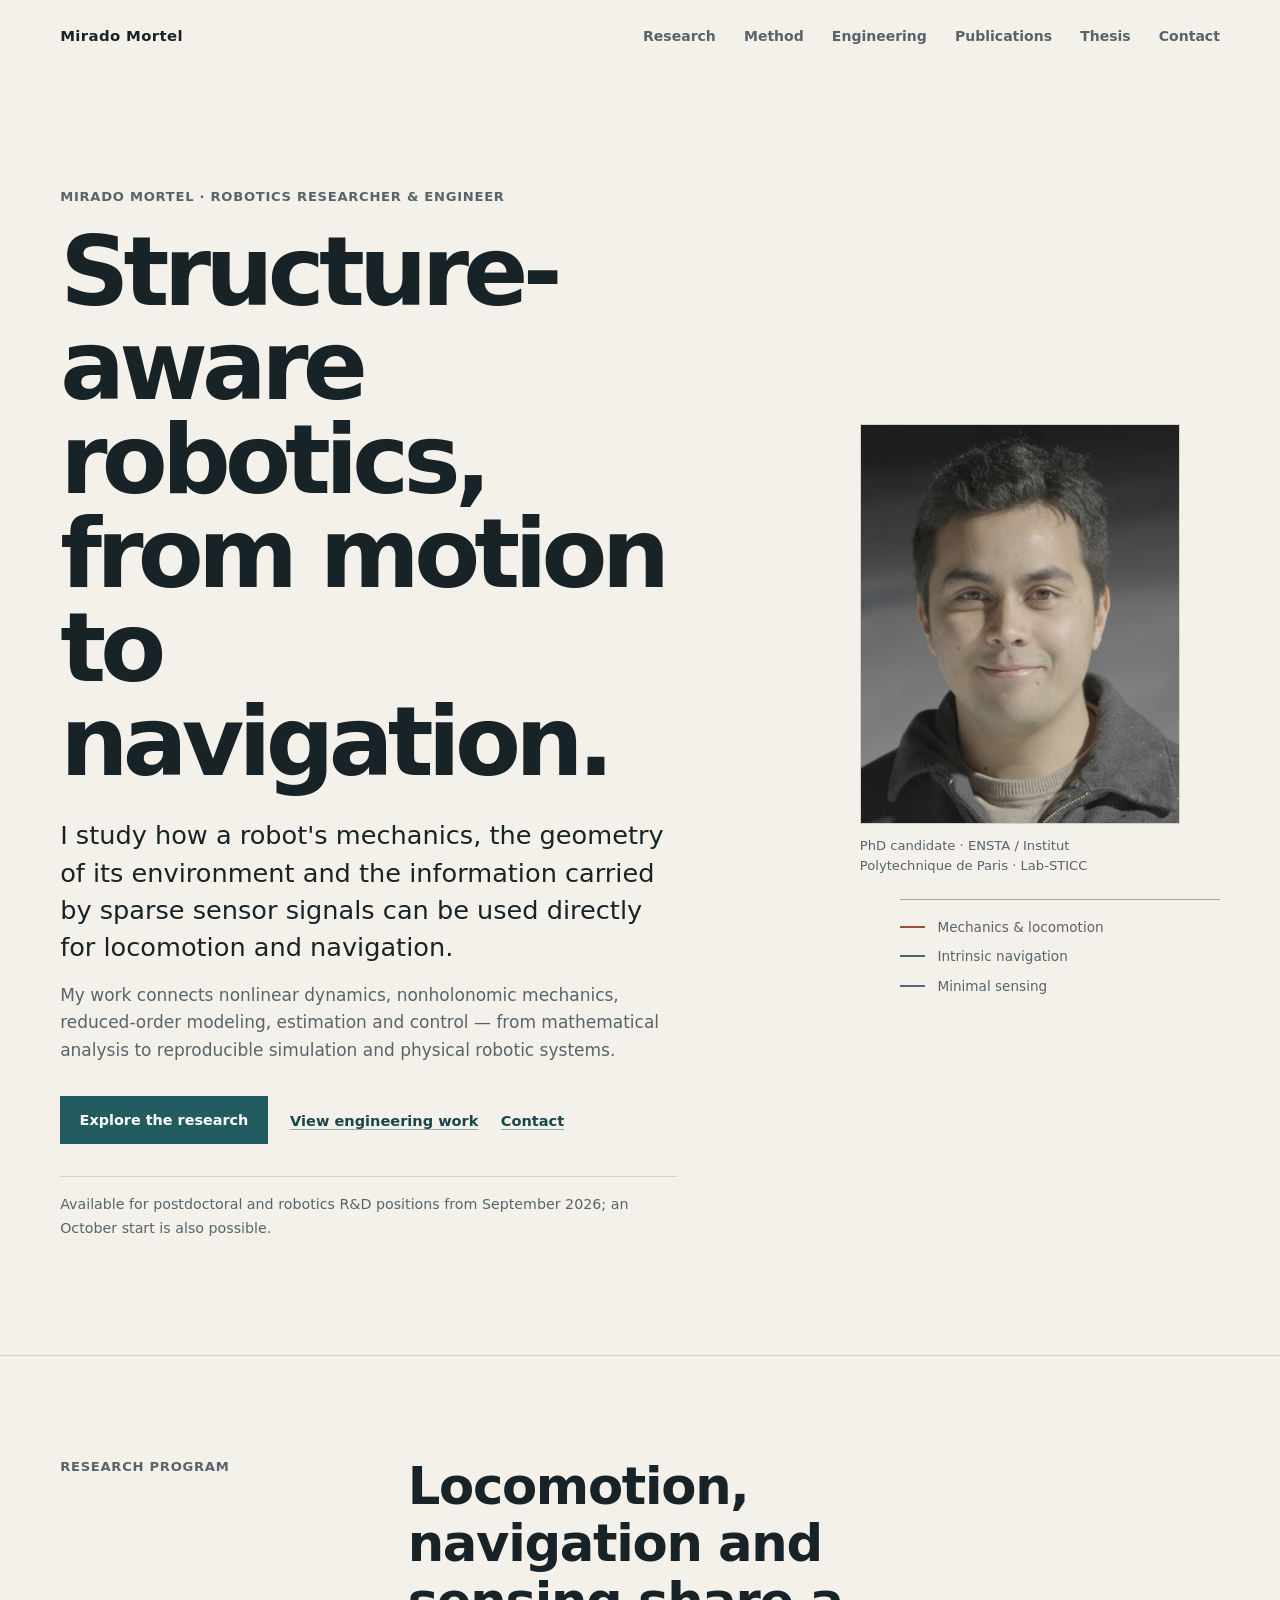
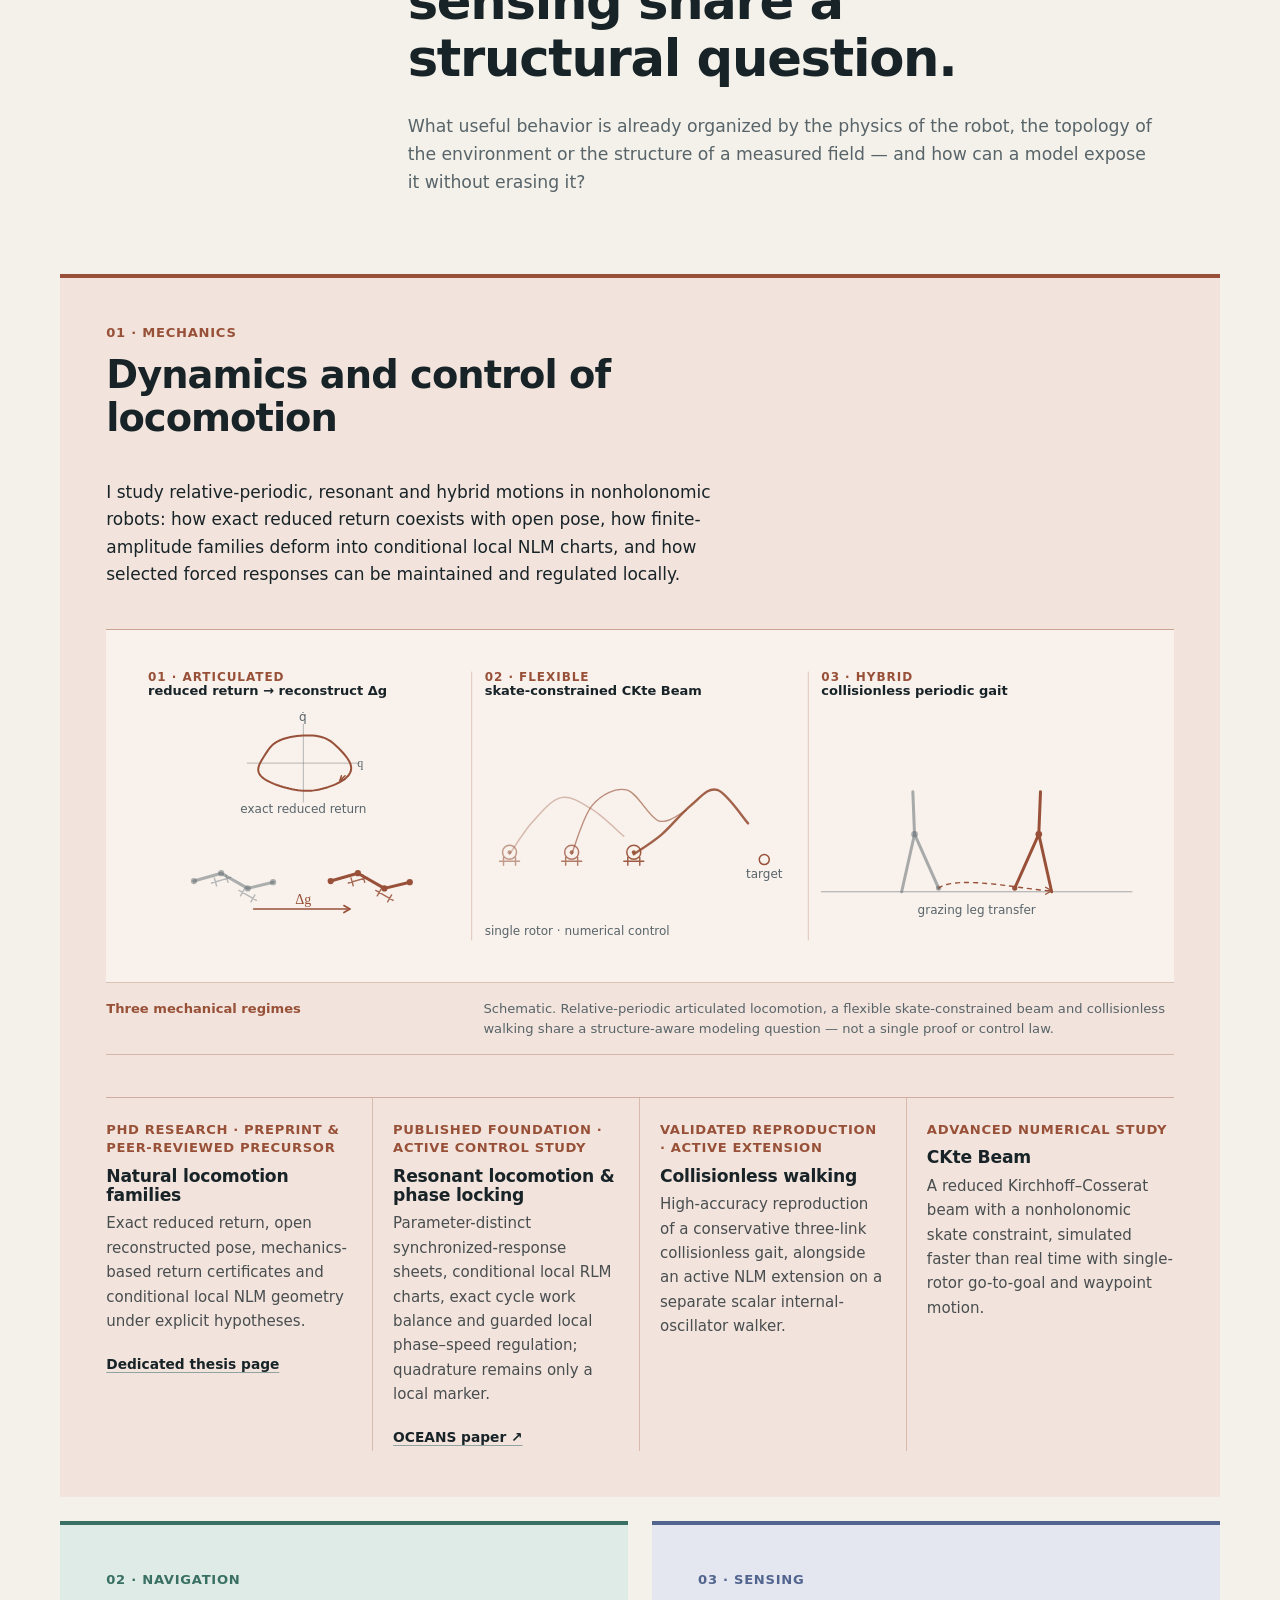
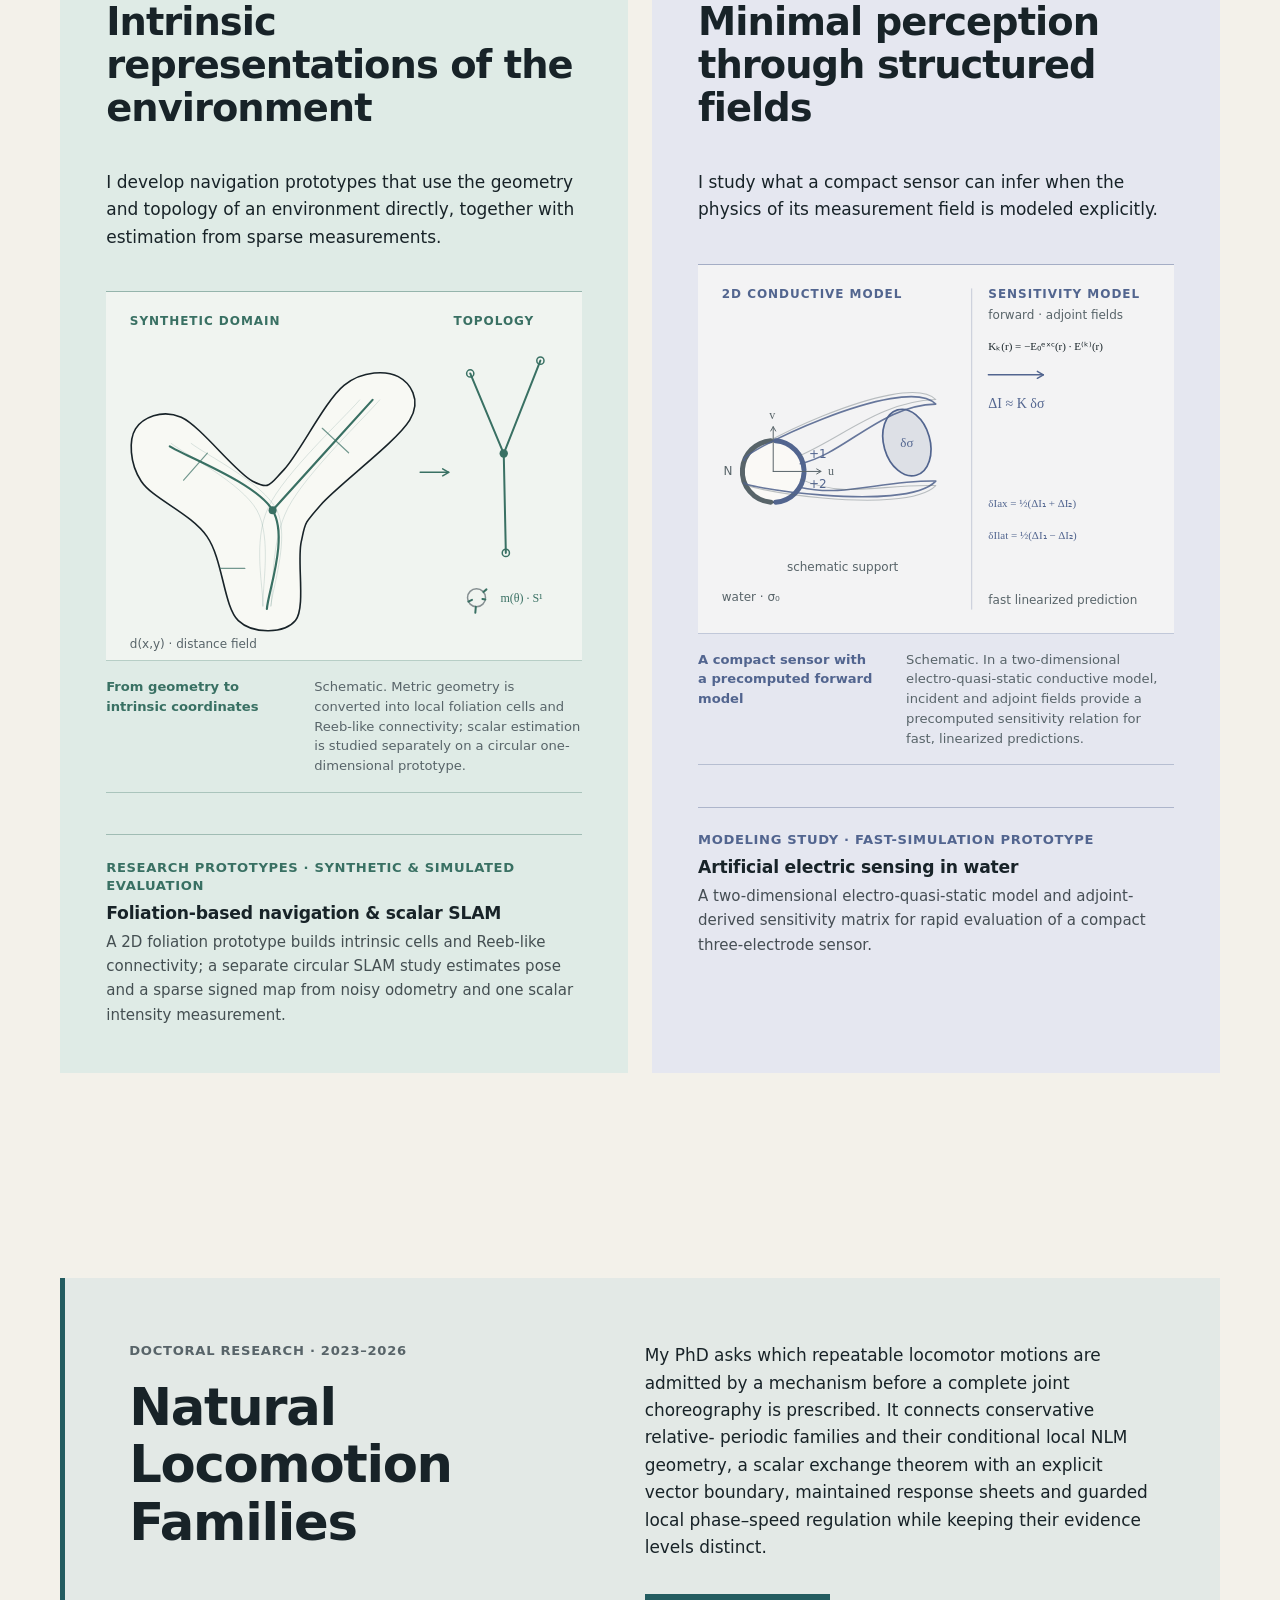
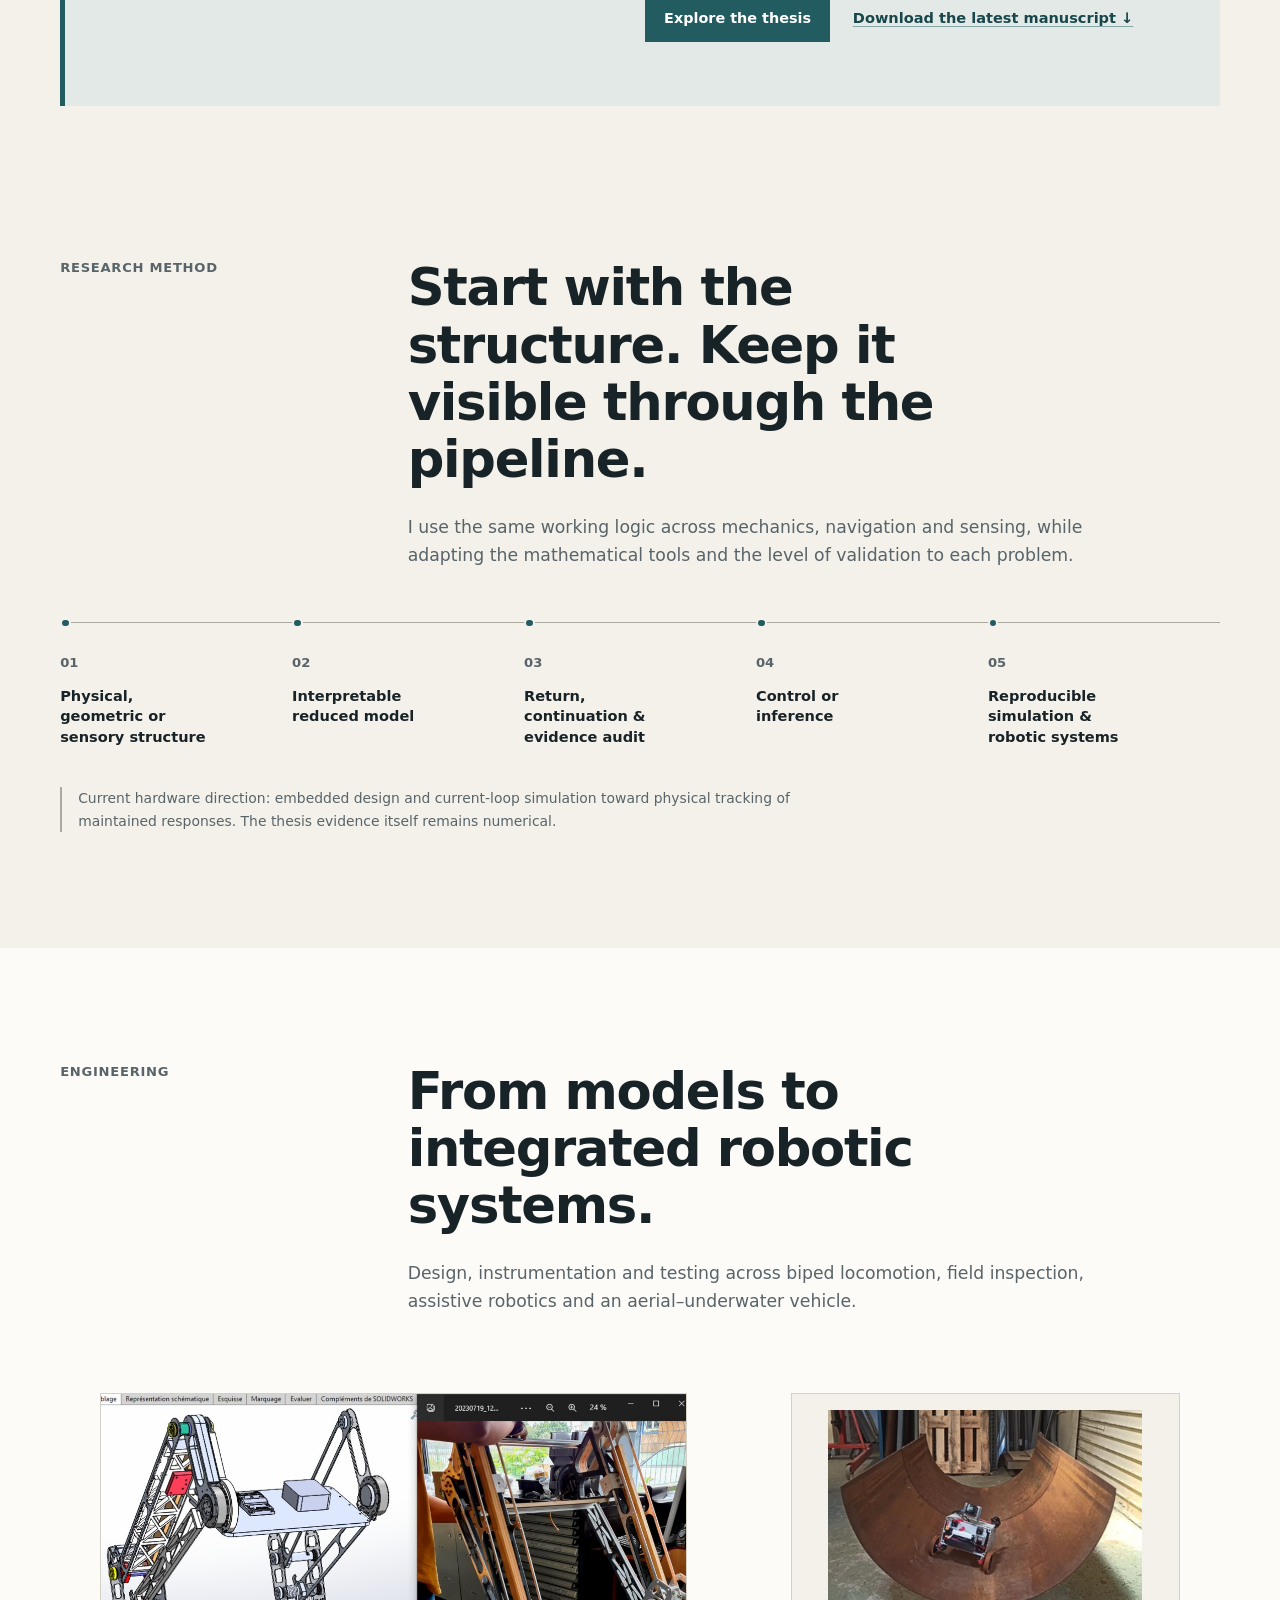
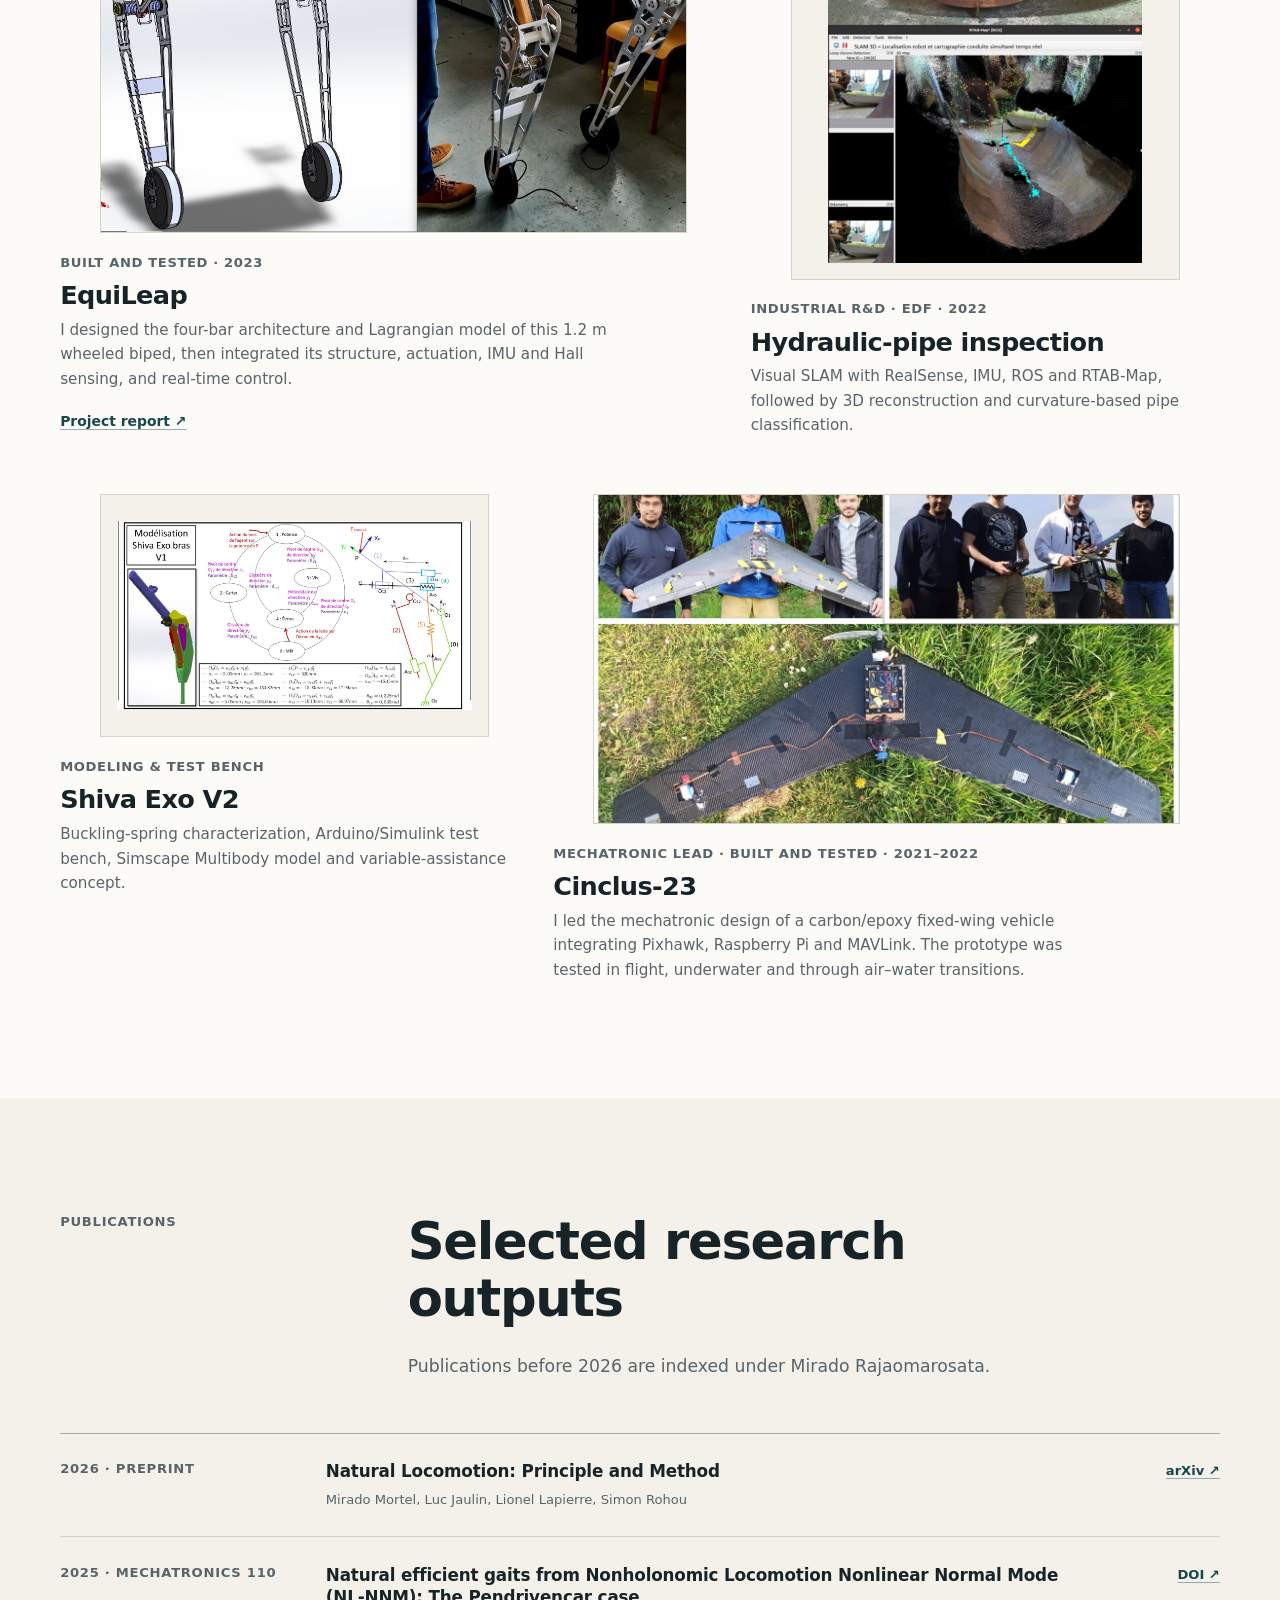
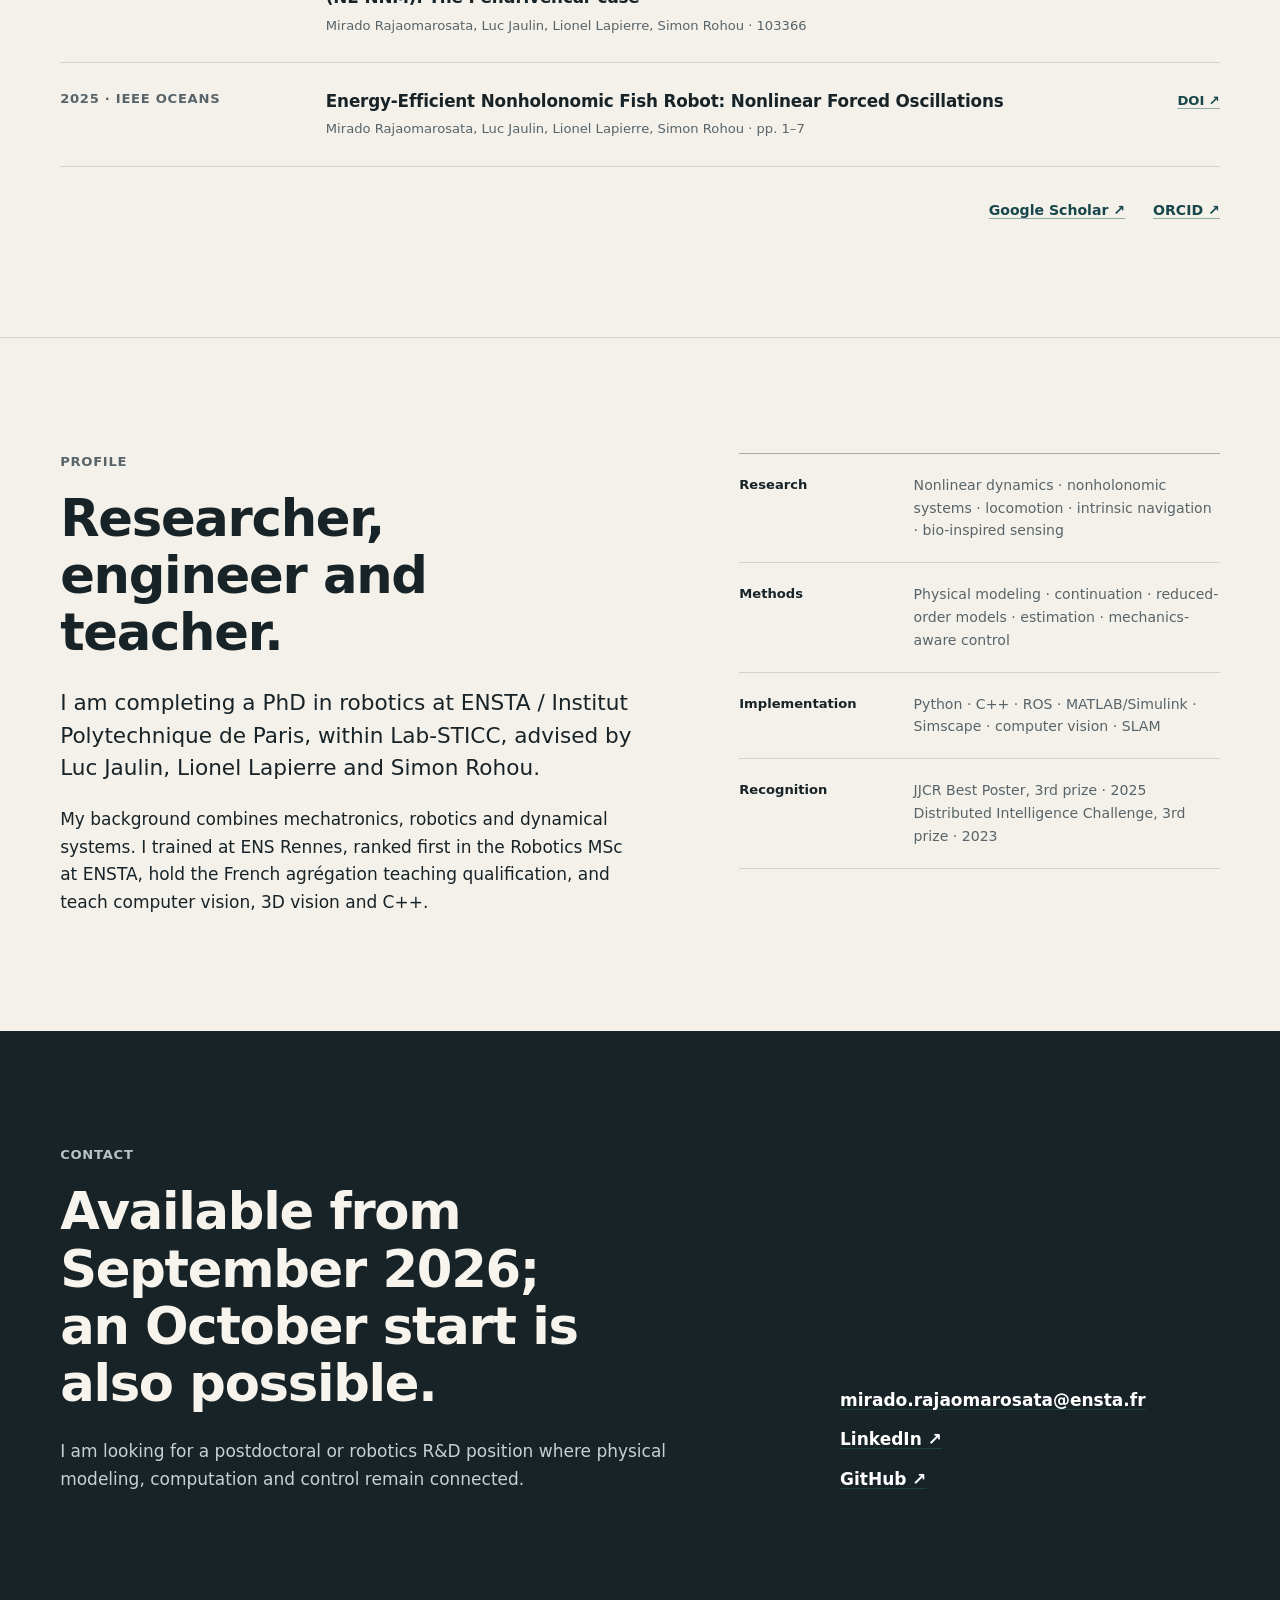
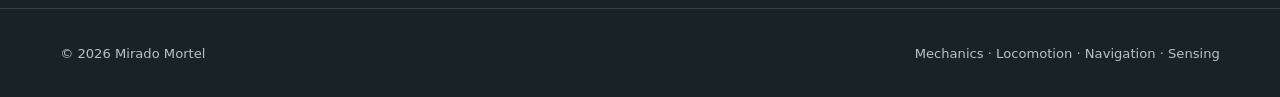
==== commit b24f65ea: "Update thesis website for V4" ====
--- a/index.html
+++ b/index.html
@@ -103,7 +103,8 @@
               <p class="axis-intro">
                 I study relative-periodic, resonant and hybrid motions in nonholonomic robots:
                 how exact reduced return coexists with open pose, how finite-amplitude families
-                deform, and how selected forced responses can be maintained and navigated locally.
+                deform into conditional local NLM charts, and how selected forced responses can
+                be maintained and regulated locally.
               </p>
               <figure class="scientific-figure figure-mechanics" aria-labelledby="mechanics-figure-title" aria-describedby="mechanics-figure-description">
                 <canvas
@@ -119,13 +120,13 @@
                 <div>
                   <p class="project-status">PhD research · preprint &amp; peer-reviewed precursor</p>
                   <h4>Natural locomotion families</h4>
-                  <p>Exact reduced return, open reconstructed pose and mechanics-based return certificates under explicit hypotheses.</p>
+                  <p>Exact reduced return, open reconstructed pose, mechanics-based return certificates and conditional local NLM geometry under explicit hypotheses.</p>
                   <a href="thesis.html">Dedicated thesis page</a>
                 </div>
                 <div>
                   <p class="project-status">Published foundation · active control study</p>
                   <h4>Resonant locomotion &amp; phase locking</h4>
-                  <p>A parameter-distinct forced-response map, exact cycle work balance and local phase–speed navigation; quadrature is used only as a local marker.</p>
+                  <p>Parameter-distinct synchronized-response sheets, conditional local RLM charts, exact cycle work balance and guarded local phase–speed regulation; quadrature remains only a local marker.</p>
                   <a href="https://doi.org/10.1109/OCEANS58557.2025.11104676" target="_blank" rel="noreferrer">OCEANS paper ↗</a>
                 </div>
                 <div>
@@ -214,8 +215,9 @@
             <p>
               My PhD asks which repeatable locomotor motions are admitted by a mechanism before
               a complete joint choreography is prescribed. It connects conservative relative-
-              periodic families, a conditional scalar exchange theorem, maintained forced
-              responses and local chart navigation while keeping their evidence levels distinct.
+              periodic families and their conditional local NLM geometry, a scalar exchange theorem
+              with an explicit vector boundary, maintained response sheets and guarded local
+              phase–speed regulation while keeping their evidence levels distinct.
             </p>
             <div class="actions">
               <a class="button button-primary" href="thesis.html">Explore the thesis</a>
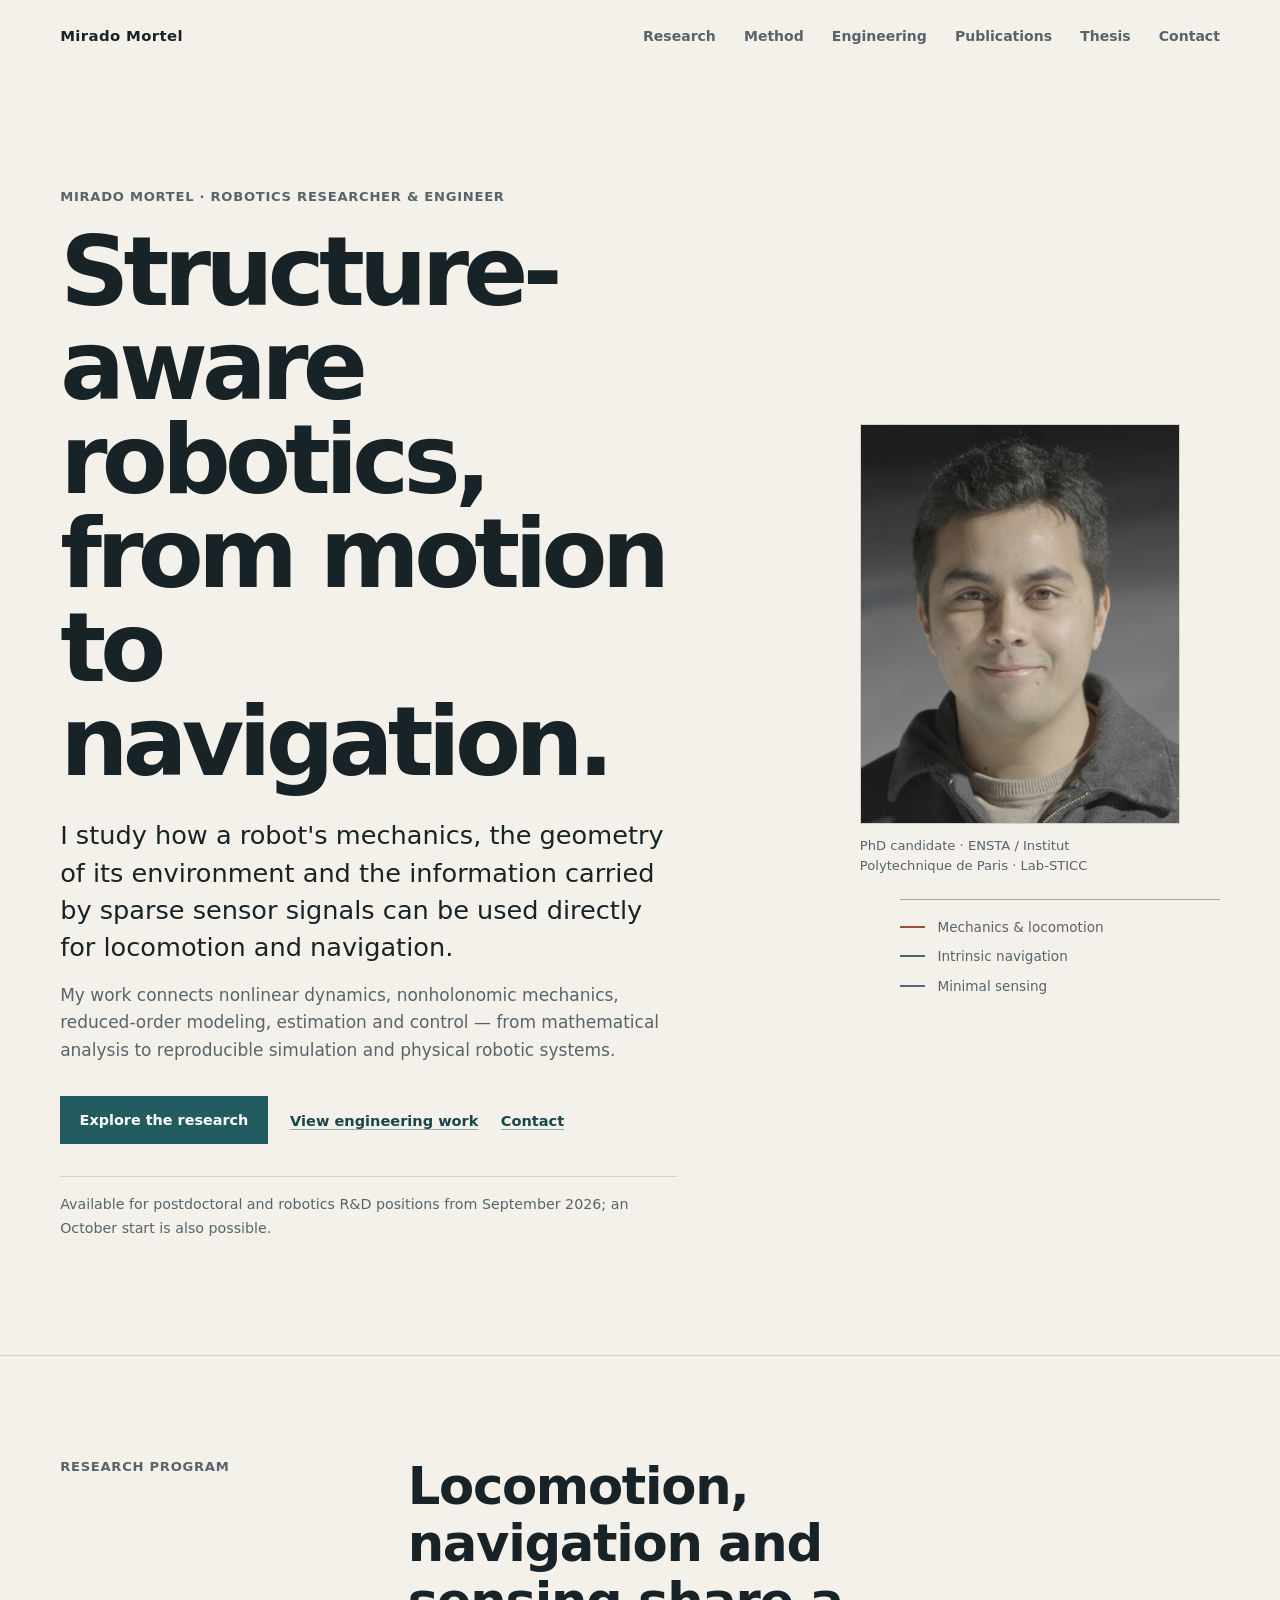
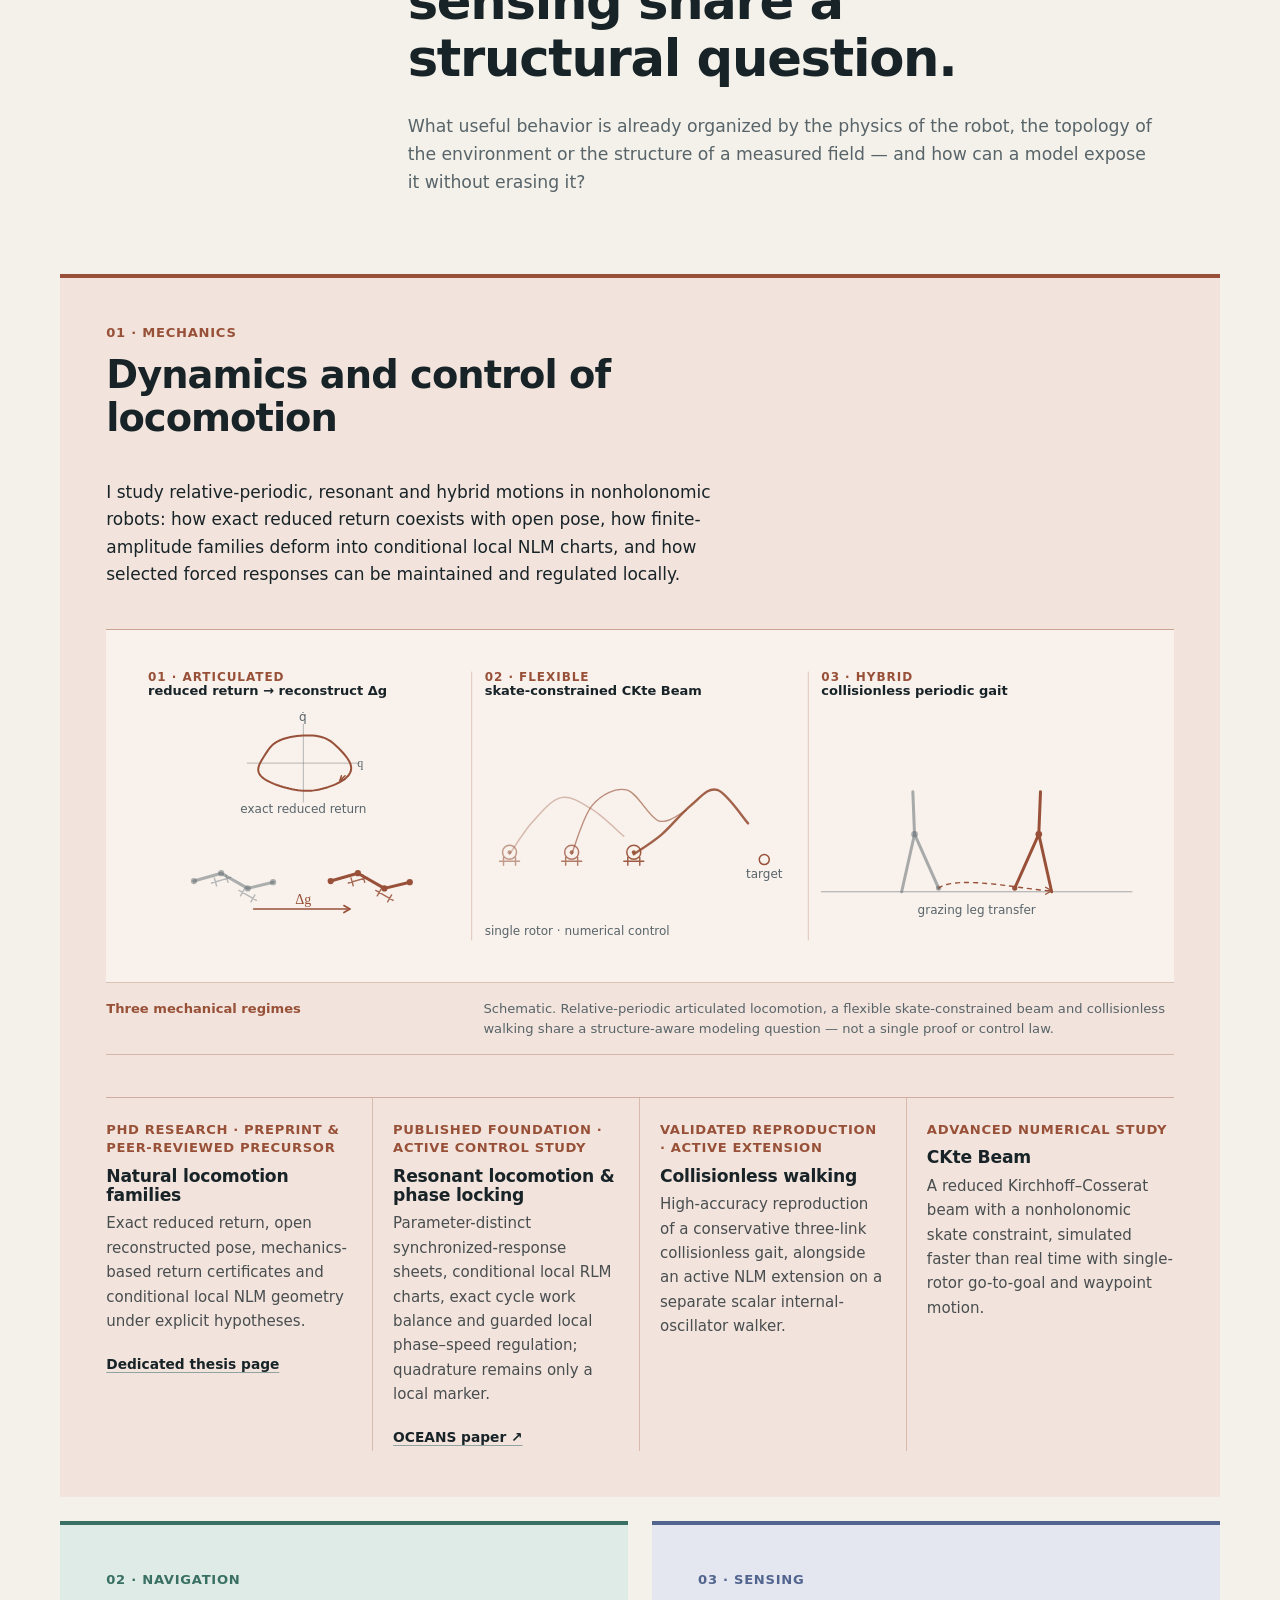
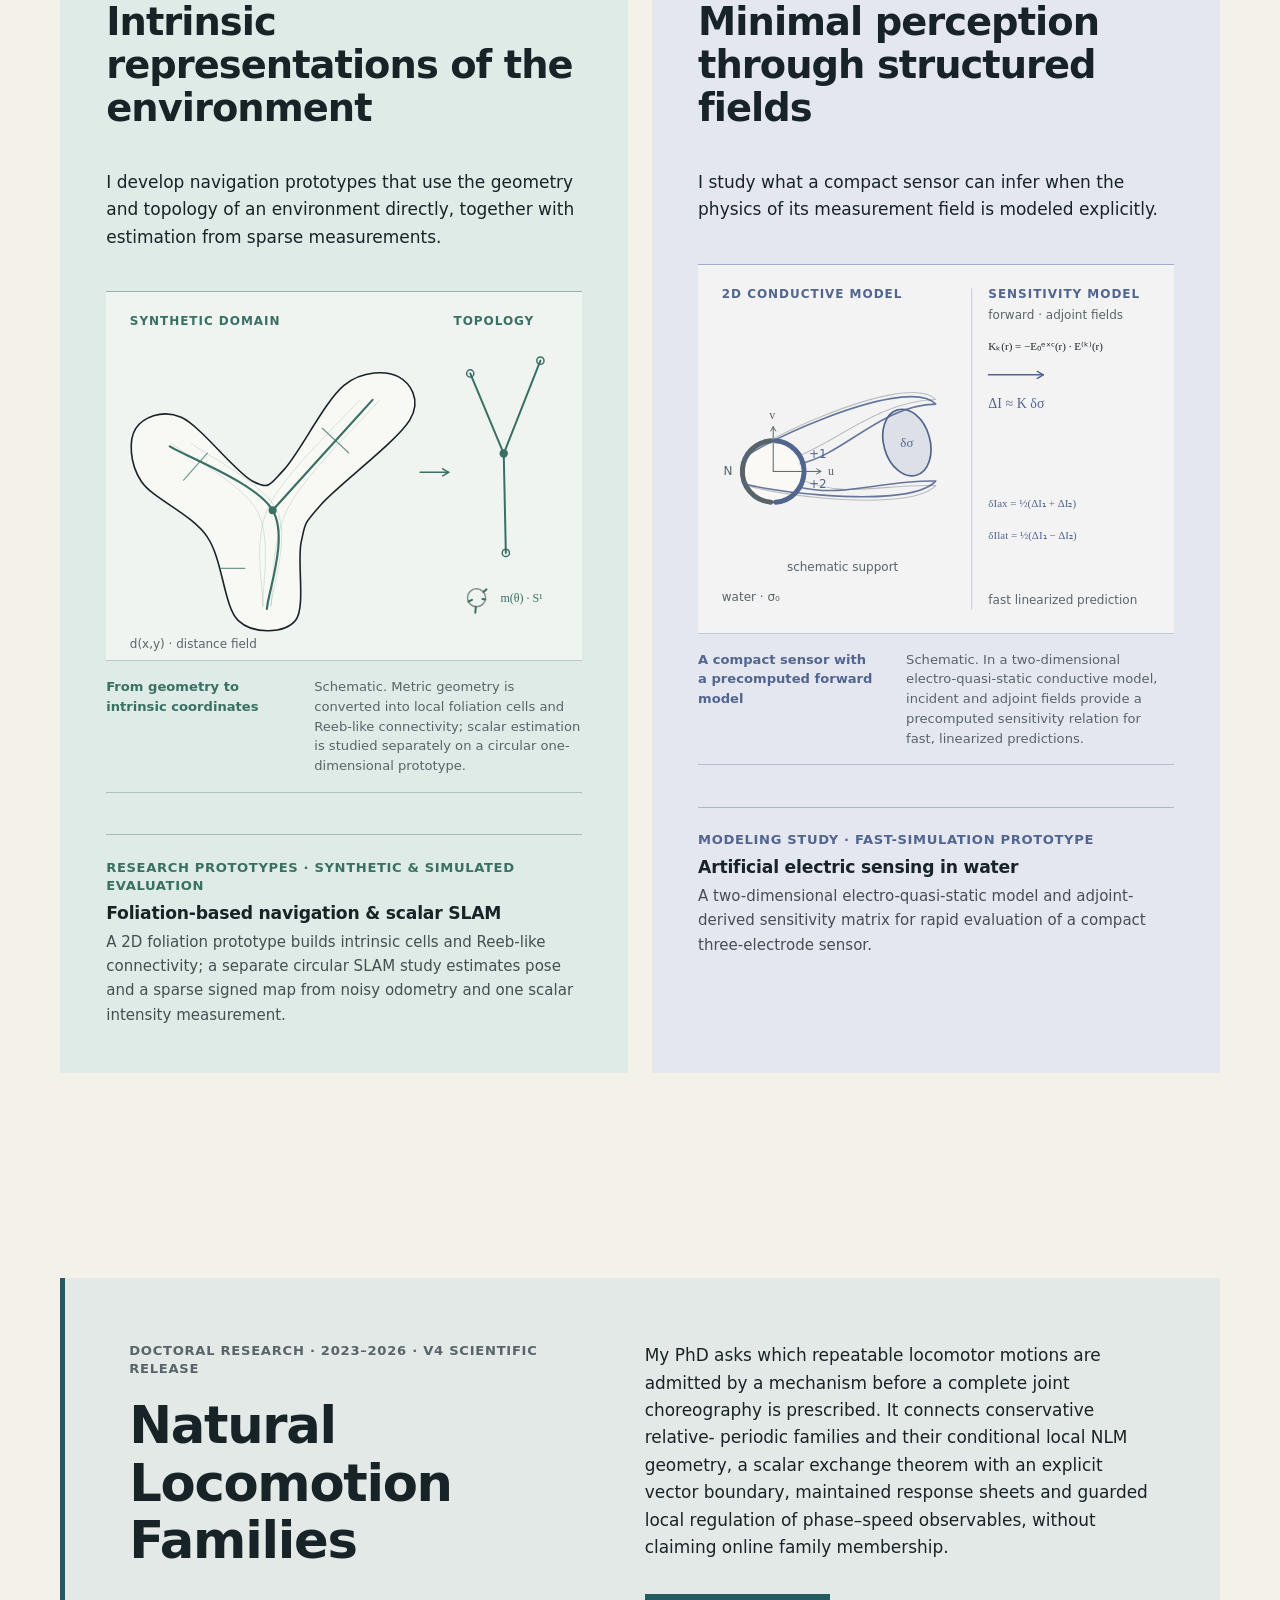
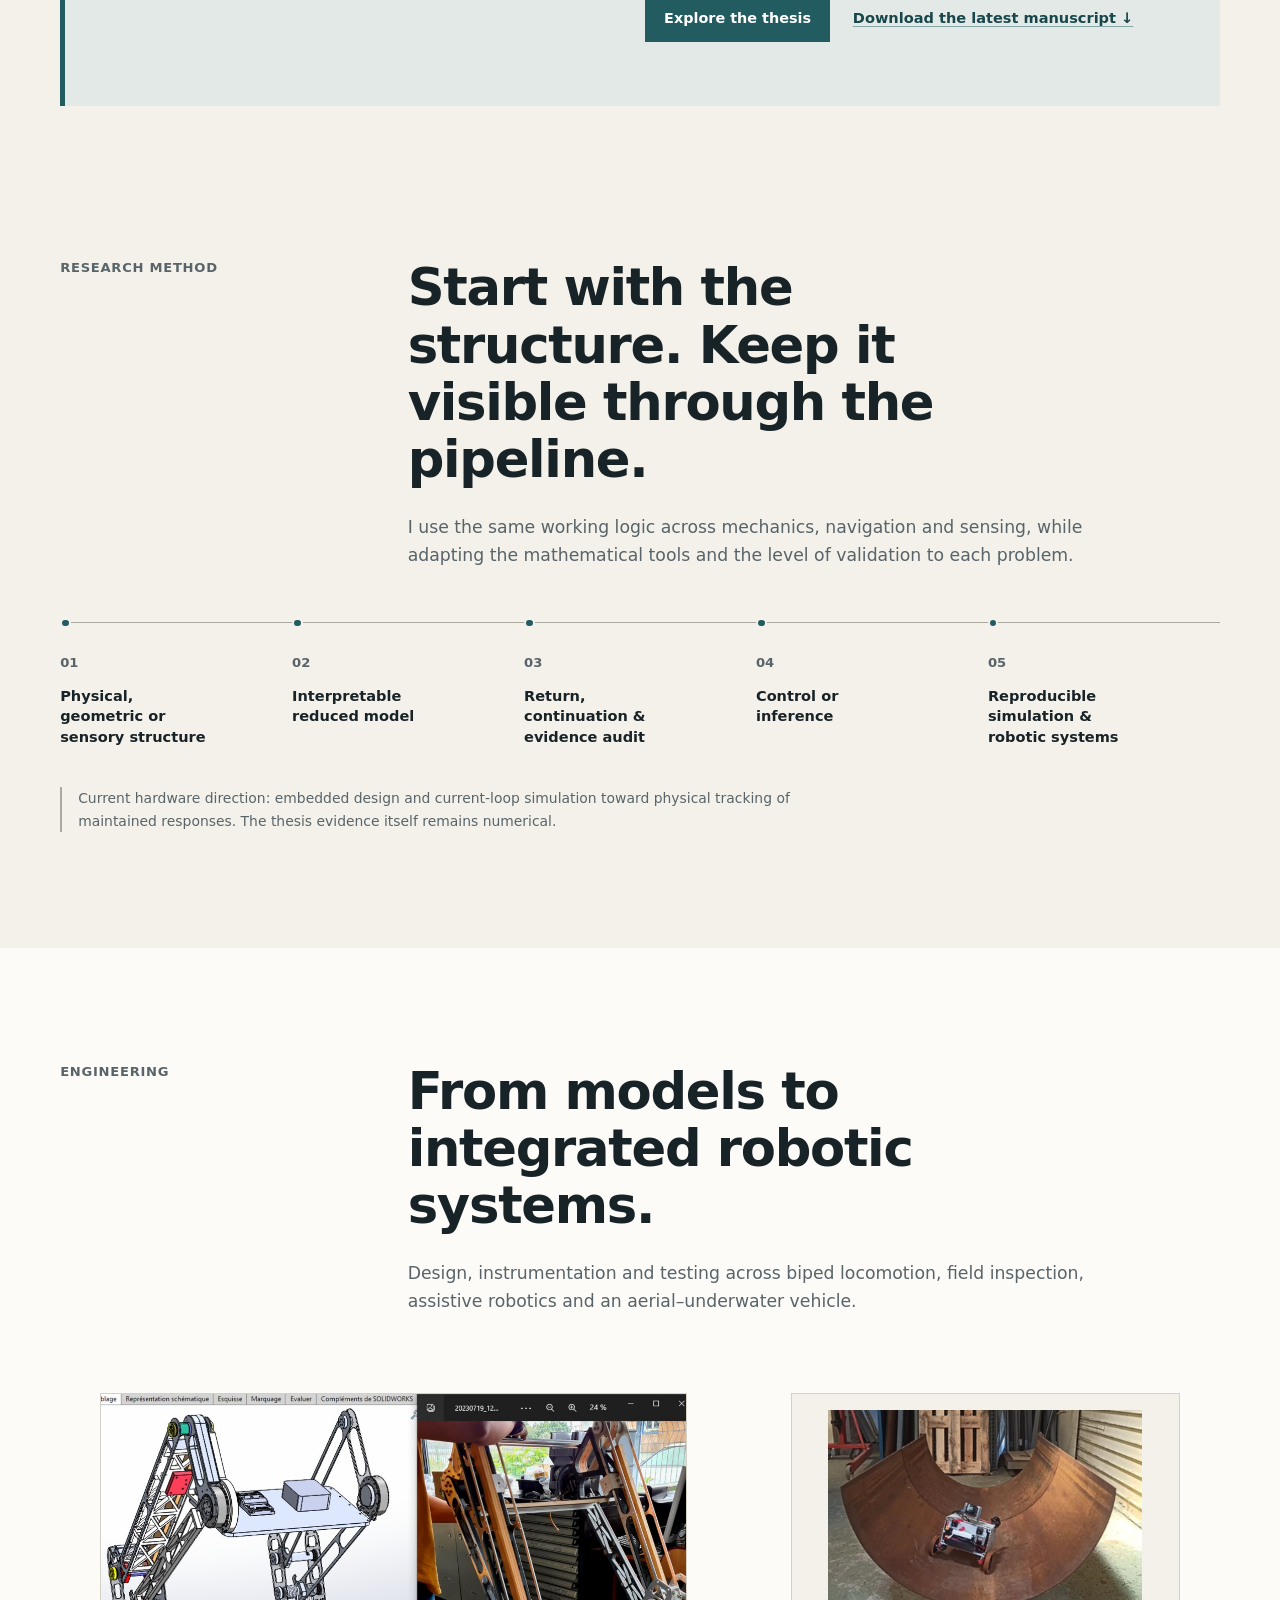
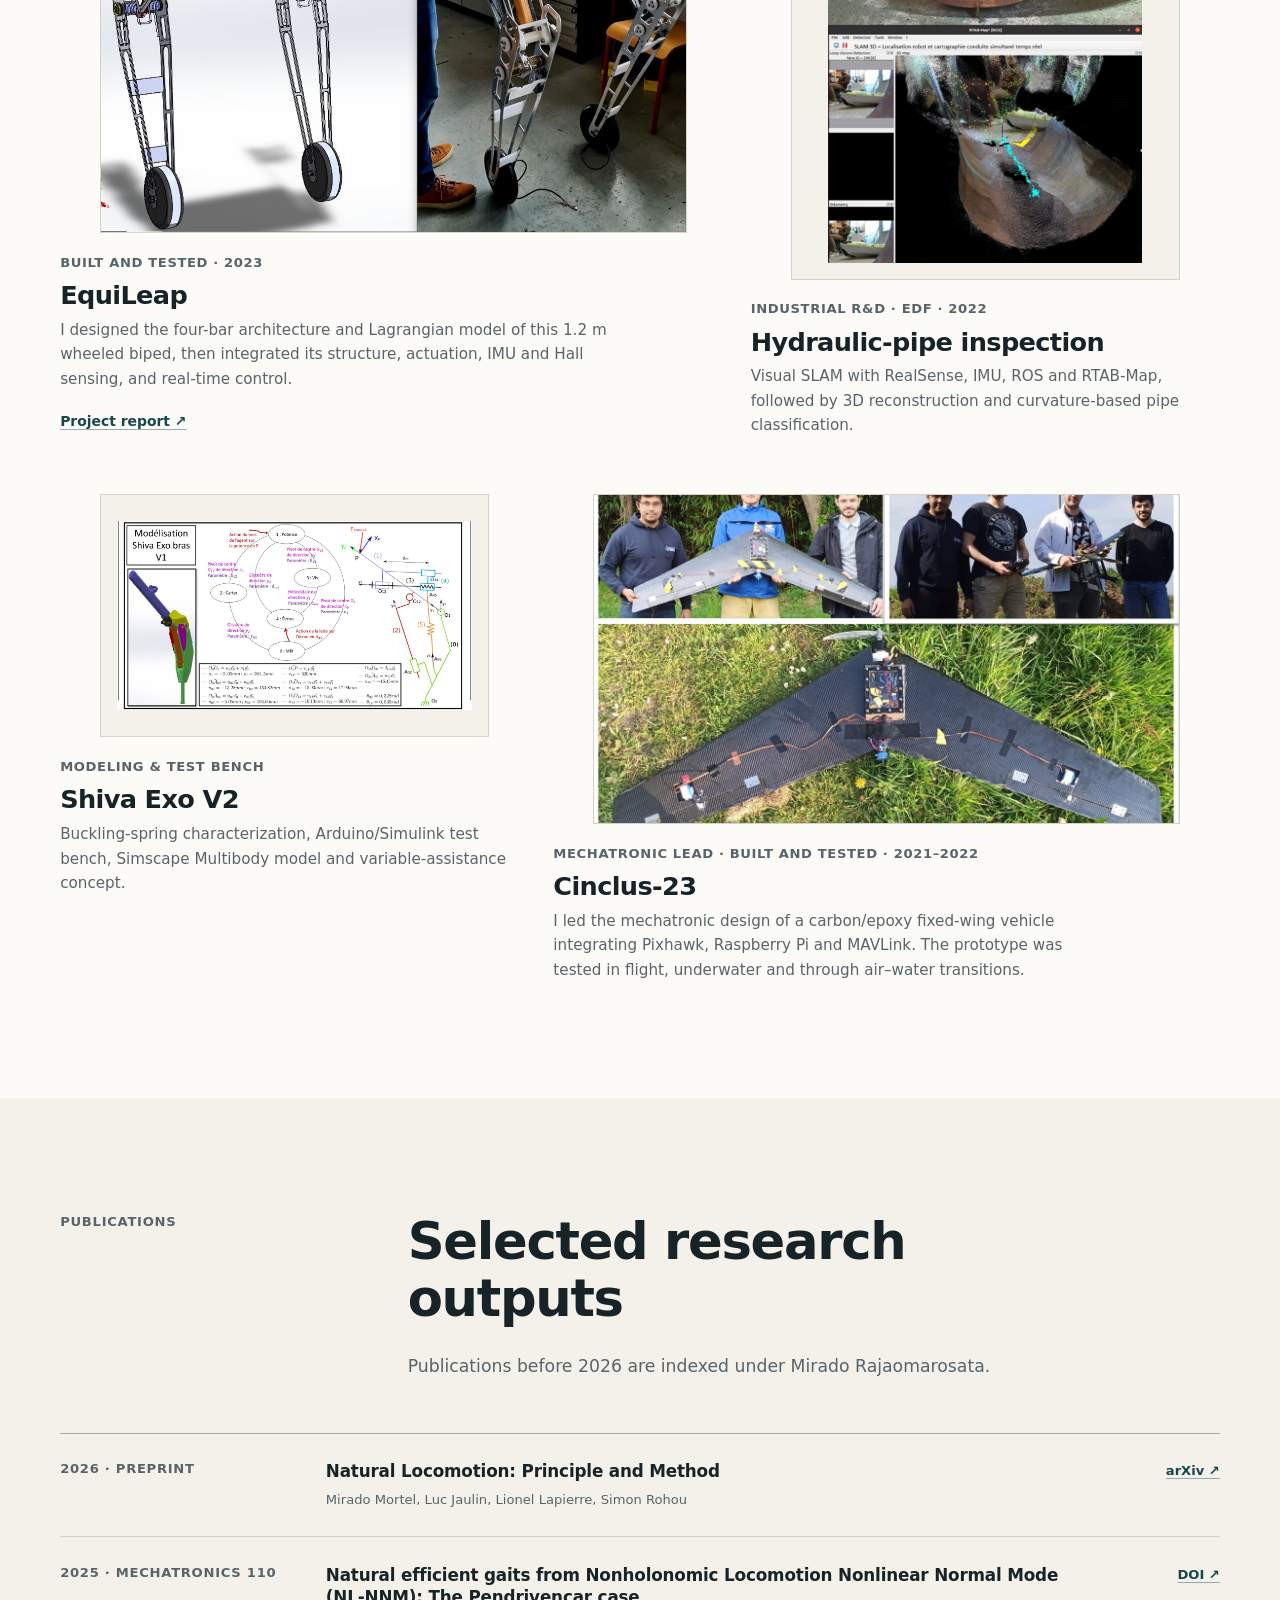
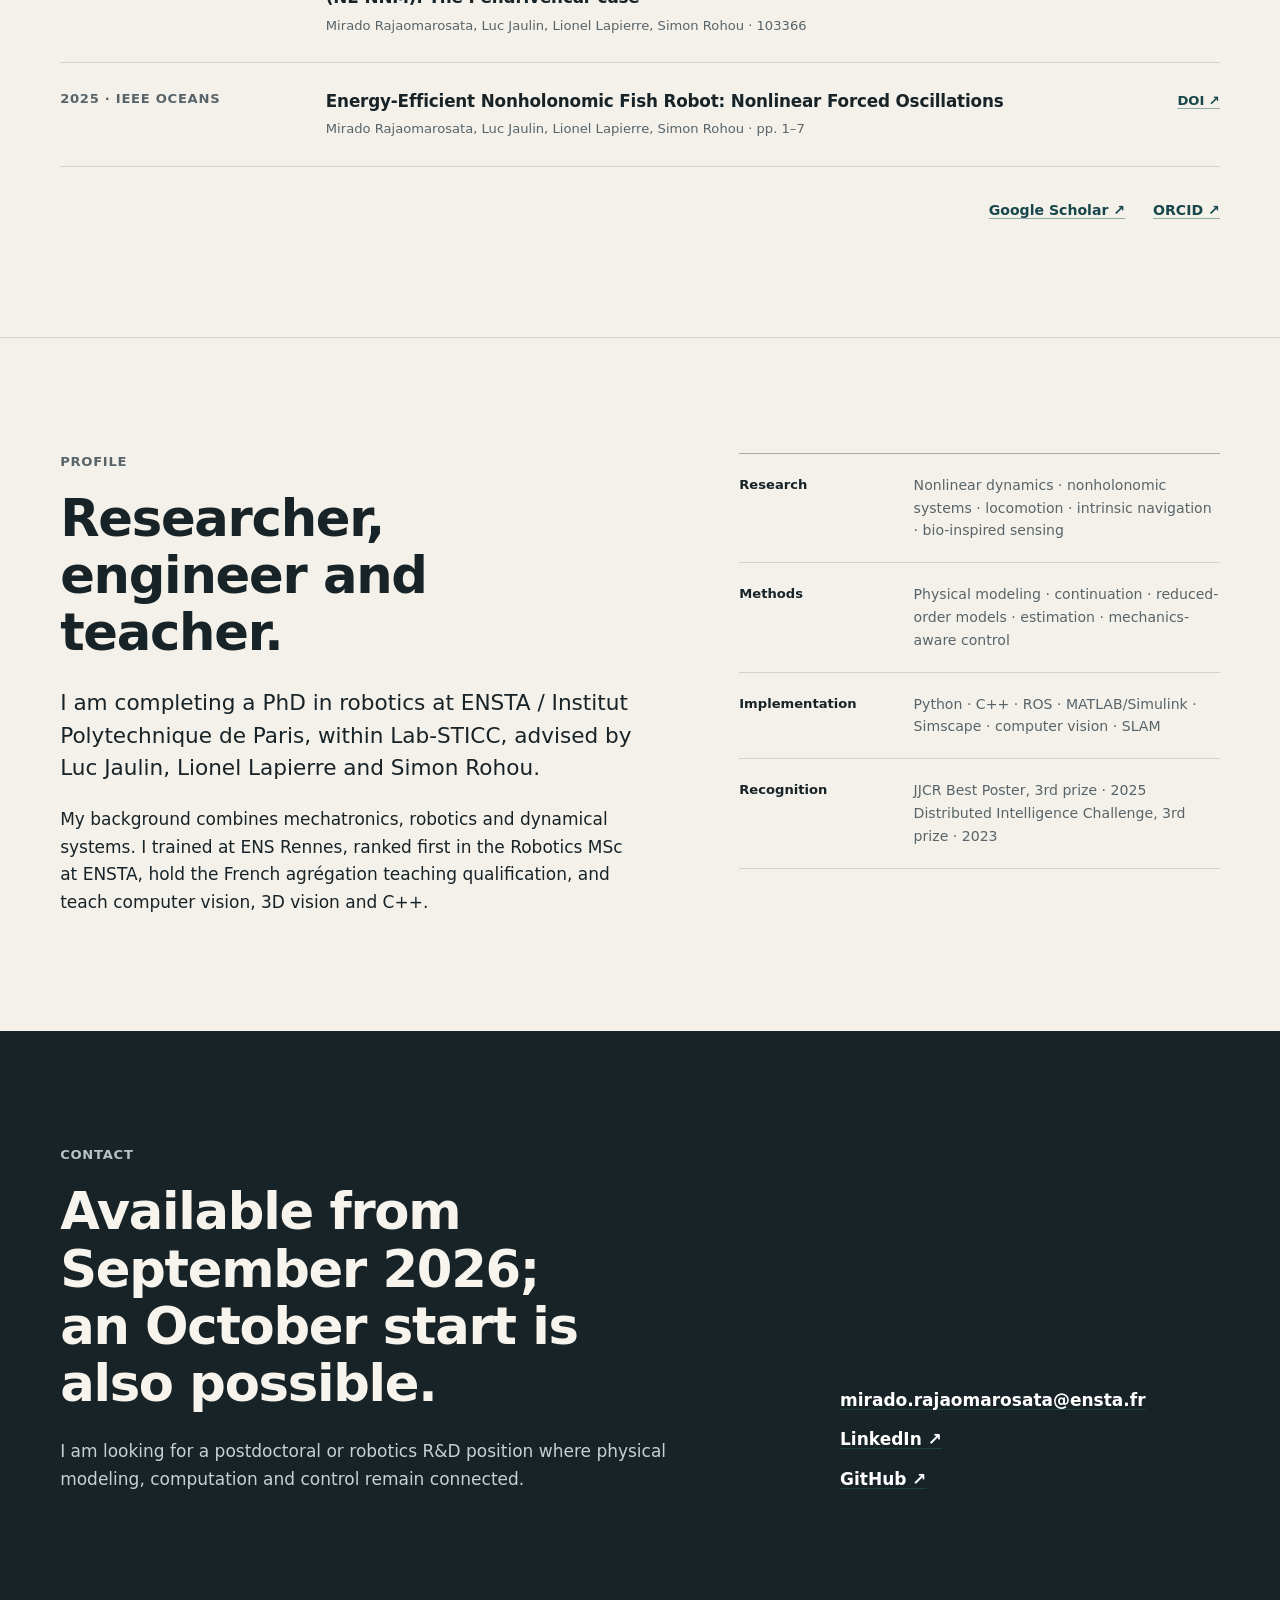
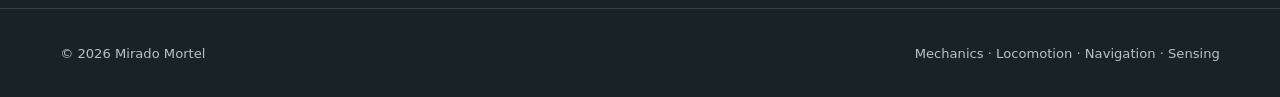
==== commit 28c8d472: "Align site with V4 scientific release" ====
--- a/index.html
+++ b/index.html
@@ -208,7 +208,7 @@
       <section class="section thesis-spotlight" aria-labelledby="thesis-spotlight-title">
         <div class="shell thesis-spotlight-inner">
           <div>
-            <p class="section-label">Doctoral research · 2023–2026</p>
+            <p class="section-label">Doctoral research · 2023–2026 · V4 scientific release</p>
             <h2 id="thesis-spotlight-title">Natural Locomotion Families</h2>
           </div>
           <div>
@@ -217,7 +217,7 @@
               a complete joint choreography is prescribed. It connects conservative relative-
               periodic families and their conditional local NLM geometry, a scalar exchange theorem
               with an explicit vector boundary, maintained response sheets and guarded local
-              phase–speed regulation while keeping their evidence levels distinct.
+              regulation of phase–speed observables, without claiming online family membership.
             </p>
             <div class="actions">
               <a class="button button-primary" href="thesis.html">Explore the thesis</a>
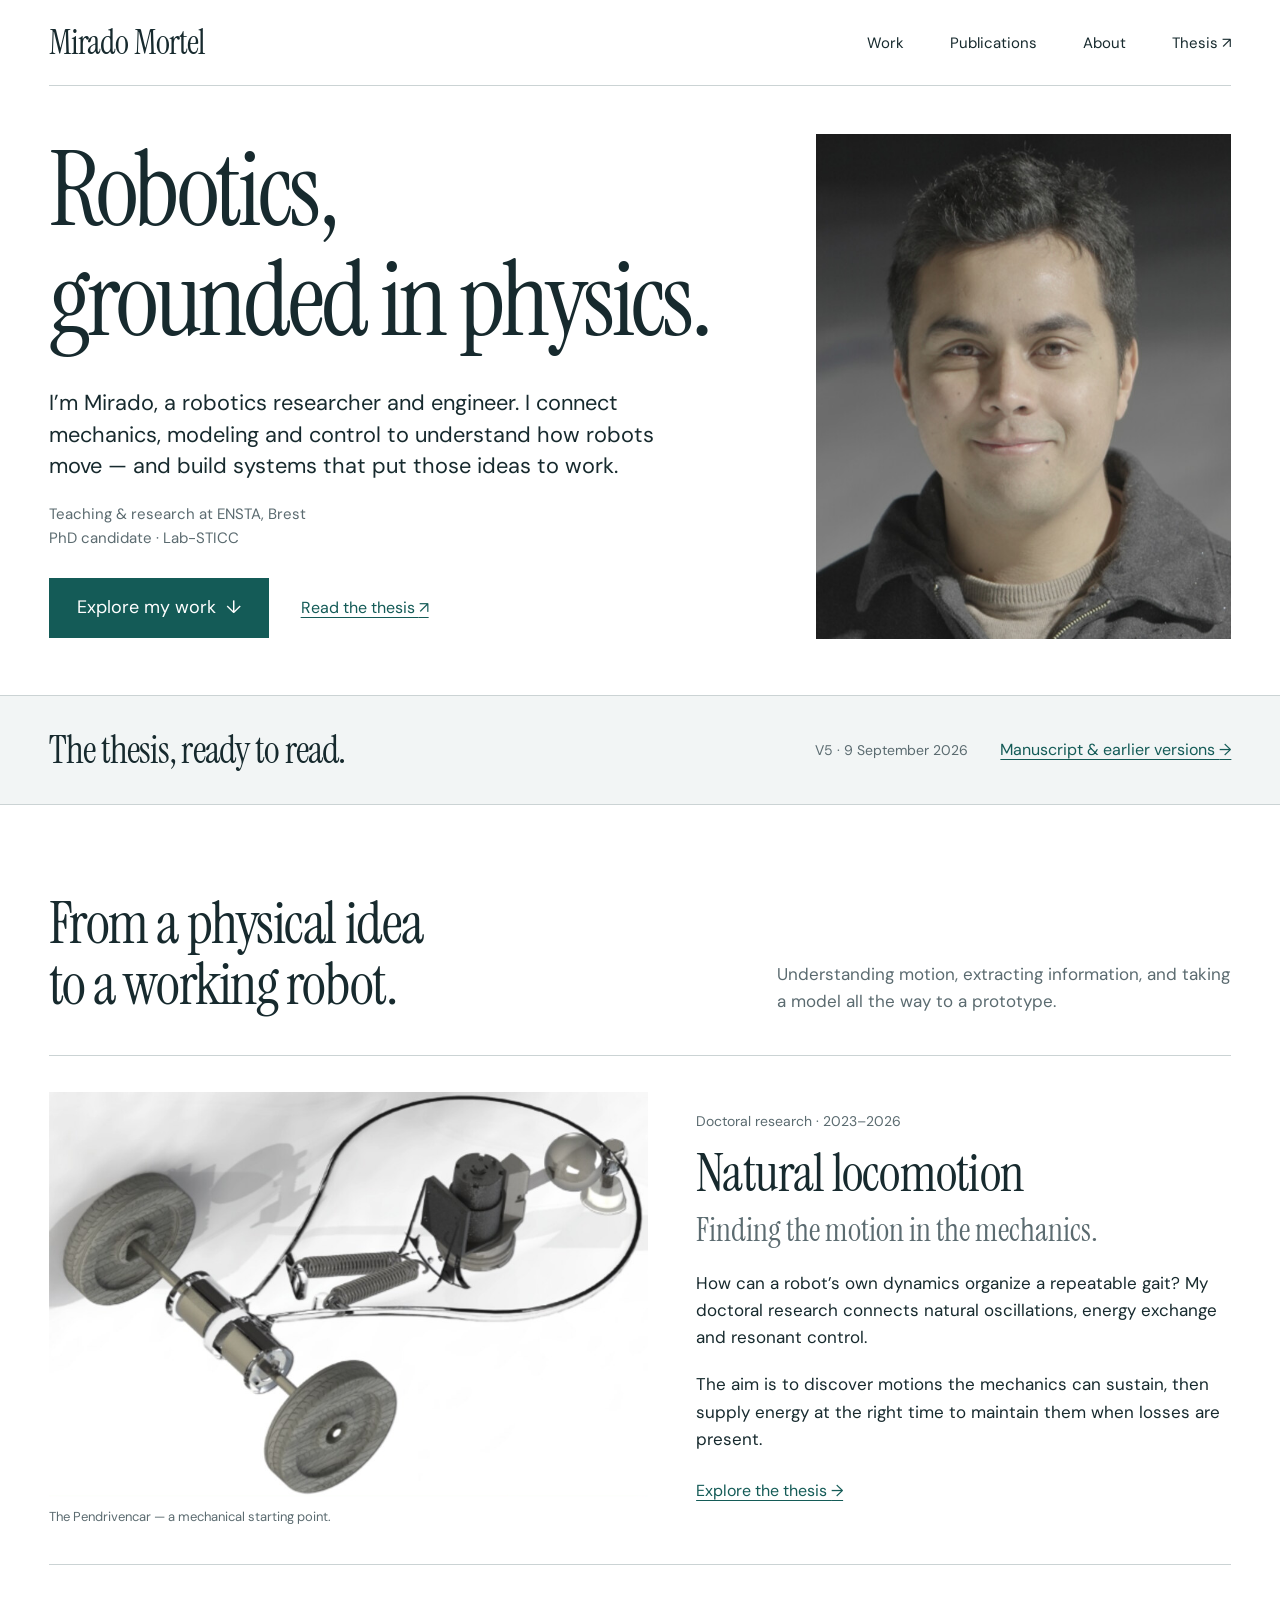
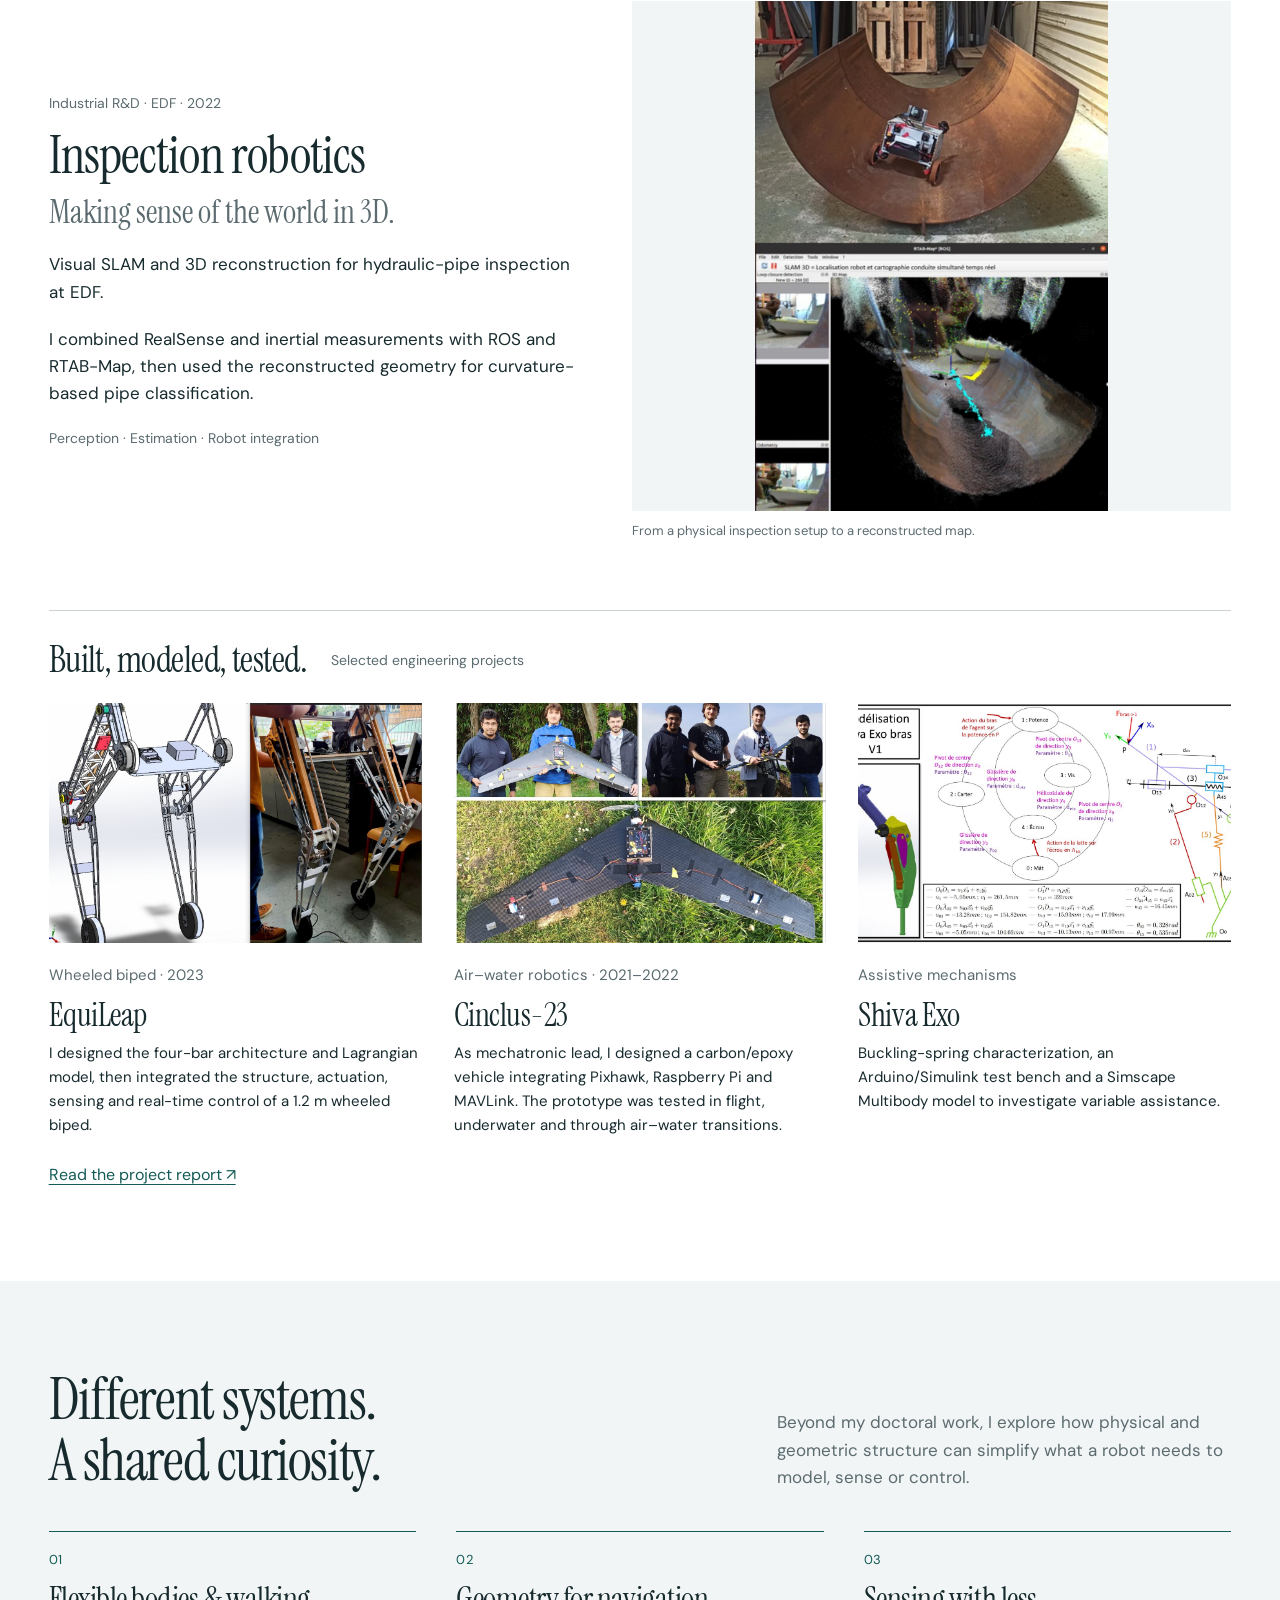
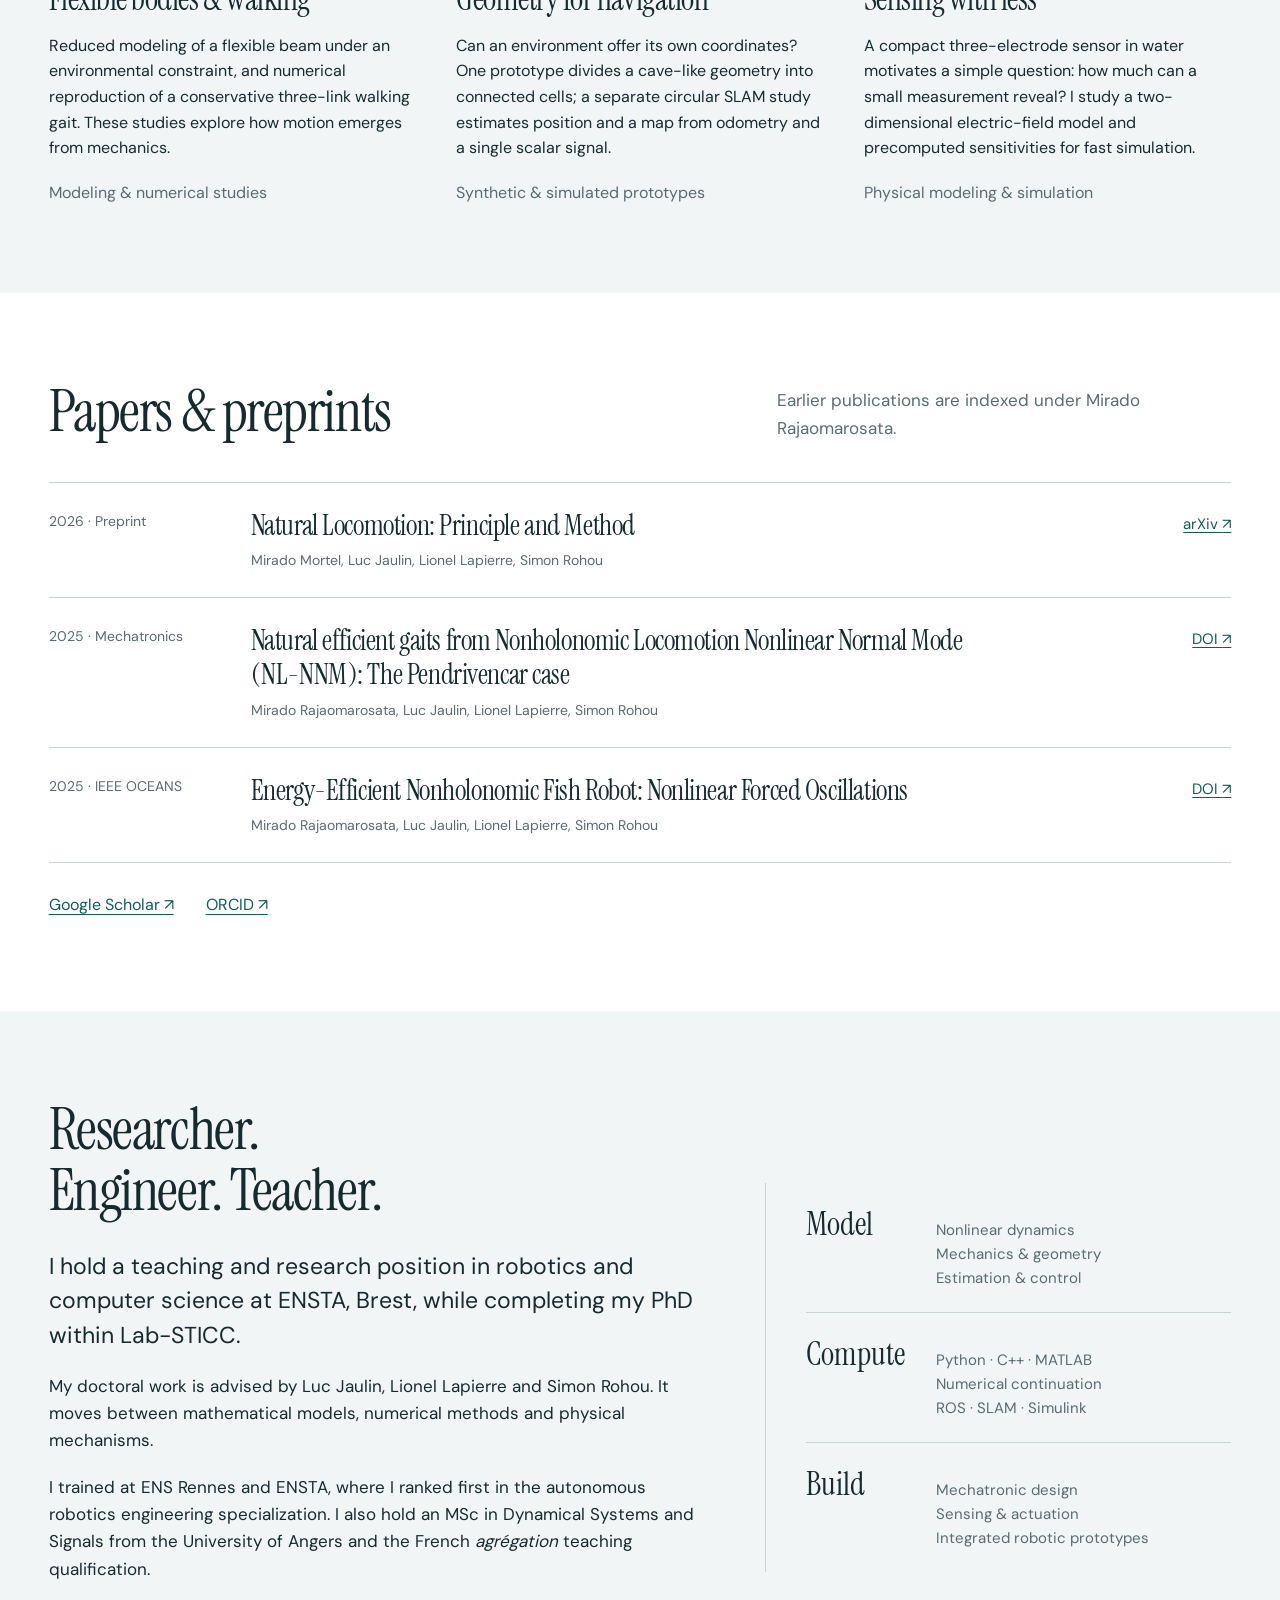
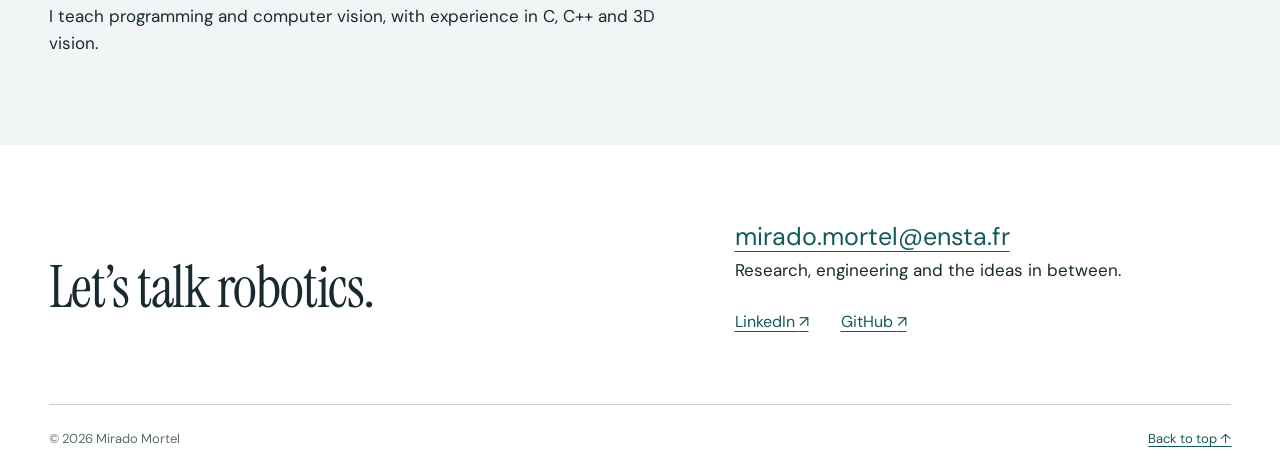
==== commit 7fcdd91e: "Rebuild editorial portfolio and publish versioned thesis V5" ====
--- a/index.html
+++ b/index.html
@@ -1,394 +1,80 @@
 <!doctype html>
 <html lang="en">
-  <head>
-    <meta charset="utf-8">
-    <meta name="viewport" content="width=device-width, initial-scale=1">
-    <meta name="theme-color" content="#f3f1ea">
-    <meta
-      name="description"
-      content="Mirado Mortel is a robotics researcher and engineer working across locomotion, nonlinear dynamics, intrinsic navigation and minimal sensing."
-    >
-    <title>Mirado Mortel — Robotics Researcher &amp; Engineer</title>
-    <link rel="stylesheet" href="styles.css">
-    <script src="site.js" defer></script>
-    <script src="site-figures.js" defer></script>
-  </head>
-  <body class="profile-page">
-    <a class="skip-link" href="#main">Skip to content</a>
-
-    <header class="site-header" data-header>
-      <div class="shell header-inner">
-        <a class="brand" href="#top" aria-label="Mirado Mortel, home">Mirado Mortel</a>
-        <button
-          class="nav-toggle"
-          type="button"
-          aria-expanded="false"
-          aria-controls="site-nav"
-          aria-label="Open navigation"
-          data-nav-toggle
-        >
-          <span></span><span></span>
-        </button>
-        <nav id="site-nav" class="site-nav" aria-label="Primary navigation" data-nav>
-          <a href="#research">Research</a>
-          <a href="#method">Method</a>
-          <a href="#engineering">Engineering</a>
-          <a href="#publications">Publications</a>
-          <a href="thesis.html">Thesis</a>
-          <a href="#contact">Contact</a>
-        </nav>
-      </div>
-    </header>
-
-    <main id="main">
-      <section id="top" class="shell profile-hero">
-        <div class="hero-copy">
-          <p class="eyebrow">Mirado Mortel · Robotics researcher &amp; engineer</p>
-          <h1>Structure-aware robotics, from motion to navigation.</h1>
-          <p class="hero-summary">
-            I study how a robot's mechanics, the geometry of its environment and the
-            information carried by sparse sensor signals can be used directly for locomotion
-            and navigation.
-          </p>
-          <p class="hero-detail">
-            My work connects nonlinear dynamics, nonholonomic mechanics, reduced-order
-            modeling, estimation and control — from mathematical analysis to reproducible
-            simulation and physical robotic systems.
-          </p>
-          <div class="actions">
-            <a class="button button-primary" href="#research">Explore the research</a>
-            <a class="text-action" href="#engineering">View engineering work</a>
-            <a class="text-action" href="#contact">Contact</a>
-          </div>
-          <p class="availability">
-            Available for postdoctoral and robotics R&amp;D positions from September 2026; an October start is also possible.
-          </p>
-        </div>
-
-        <aside class="hero-aside" aria-label="Research profile">
-          <figure class="portrait">
-            <img src="assets/profile.jpg" alt="Portrait of Mirado Mortel">
-            <figcaption>PhD candidate · ENSTA / Institut Polytechnique de Paris · Lab-STICC</figcaption>
-          </figure>
-          <div class="research-key" aria-label="Main research directions">
-            <p><span class="key-mark mechanics-mark"></span>Mechanics &amp; locomotion</p>
-            <p><span class="key-mark navigation-mark"></span>Intrinsic navigation</p>
-            <p><span class="key-mark sensing-mark"></span>Minimal sensing</p>
-          </div>
-        </aside>
-      </section>
-
-      <section id="research" class="section research-section">
-        <div class="shell">
-          <div class="section-heading">
-            <p class="section-label">Research program</p>
-            <div>
-              <h2>Locomotion, navigation and sensing share a structural question.</h2>
-              <p>
-                What useful behavior is already organized by the physics of the robot, the
-                topology of the environment or the structure of a measured field — and how can
-                a model expose it without erasing it?
-              </p>
-            </div>
-          </div>
-
-          <div class="research-map">
-            <article class="research-axis axis-mechanics">
-              <div class="axis-header">
-                <div>
-                  <p class="axis-number">01 · Mechanics</p>
-                  <h3>Dynamics and control of locomotion</h3>
-                </div>
-              </div>
-              <p class="axis-intro">
-                I study relative-periodic, resonant and hybrid motions in nonholonomic robots:
-                how exact reduced return coexists with open pose, how finite-amplitude families
-                deform into conditional local NLM charts, and how selected forced responses can
-                be maintained and regulated locally.
-              </p>
-              <figure class="scientific-figure figure-mechanics" aria-labelledby="mechanics-figure-title" aria-describedby="mechanics-figure-description">
-                <canvas
-                  data-research-figure="mechanics"
-                  aria-hidden="true"
-                >Three locomotion mechanisms: a relative-periodic articulated robot, a flexible skate-constrained beam and a collisionless walker.</canvas>
-                <figcaption>
-                  <strong id="mechanics-figure-title">Three mechanical regimes</strong>
-                  <span id="mechanics-figure-description">Schematic. Relative-periodic articulated locomotion, a flexible skate-constrained beam and collisionless walking share a structure-aware modeling question — not a single proof or control law.</span>
-                </figcaption>
-              </figure>
-              <div class="project-notes">
-                <div>
-                  <p class="project-status">PhD research · preprint &amp; peer-reviewed precursor</p>
-                  <h4>Natural locomotion families</h4>
-                  <p>Exact reduced return, open reconstructed pose, mechanics-based return certificates and conditional local NLM geometry under explicit hypotheses.</p>
-                  <a href="thesis.html">Dedicated thesis page</a>
-                </div>
-                <div>
-                  <p class="project-status">Published foundation · active control study</p>
-                  <h4>Resonant locomotion &amp; phase locking</h4>
-                  <p>Parameter-distinct synchronized-response sheets, conditional local RLM charts, exact cycle work balance and guarded local phase–speed regulation; quadrature remains only a local marker.</p>
-                  <a href="https://doi.org/10.1109/OCEANS58557.2025.11104676" target="_blank" rel="noreferrer">OCEANS paper ↗</a>
-                </div>
-                <div>
-                  <p class="project-status">Validated reproduction · active extension</p>
-                  <h4>Collisionless walking</h4>
-                  <p>High-accuracy reproduction of a conservative three-link collisionless gait, alongside an active NLM extension on a separate scalar internal-oscillator walker.</p>
-                </div>
-                <div>
-                  <p class="project-status">Advanced numerical study</p>
-                  <h4>CKte Beam</h4>
-                  <p>A reduced Kirchhoff–Cosserat beam with a nonholonomic skate constraint, simulated faster than real time with single-rotor go-to-goal and waypoint motion.</p>
-                </div>
-              </div>
-            </article>
-
-            <article class="research-axis axis-navigation">
-              <div class="axis-header">
-                <div>
-                  <p class="axis-number">02 · Navigation</p>
-                  <h3>Intrinsic representations of the environment</h3>
-                </div>
-              </div>
-              <p class="axis-intro">
-                I develop navigation prototypes that use the geometry and topology of an
-                environment directly, together with estimation from sparse measurements.
-              </p>
-              <figure class="scientific-figure figure-navigation" aria-labelledby="navigation-figure-title" aria-describedby="navigation-figure-description">
-                <canvas
-                  data-research-figure="navigation"
-                  aria-hidden="true"
-                >A cave-like geometry converted into intrinsic cells, sparse connectivity and a scalar coordinate.</canvas>
-                <figcaption>
-                  <strong id="navigation-figure-title">From geometry to intrinsic coordinates</strong>
-                  <span id="navigation-figure-description">Schematic. Metric geometry is converted into local foliation cells and Reeb-like connectivity; scalar estimation is studied separately on a circular one-dimensional prototype.</span>
-                </figcaption>
-              </figure>
-              <div class="project-notes">
-                <div>
-                  <p class="project-status">Research prototypes · synthetic &amp; simulated evaluation</p>
-                  <h4>Foliation-based navigation &amp; scalar SLAM</h4>
-                  <p>A 2D foliation prototype builds intrinsic cells and Reeb-like connectivity; a separate circular SLAM study estimates pose and a sparse signed map from noisy odometry and one scalar intensity measurement.</p>
-                </div>
-              </div>
-            </article>
-
-            <article class="research-axis axis-sensing">
-              <div class="axis-header">
-                <div>
-                  <p class="axis-number">03 · Sensing</p>
-                  <h3>Minimal perception through structured fields</h3>
-                </div>
-              </div>
-              <p class="axis-intro">
-                I study what a compact sensor can infer when the physics of its measurement
-                field is modeled explicitly.
-              </p>
-              <figure class="scientific-figure figure-sensing" aria-labelledby="sensing-figure-title" aria-describedby="sensing-figure-description">
-                <canvas
-                  data-research-figure="sensing"
-                  aria-hidden="true"
-                >A three-electrode electric sensor in water, a conductivity-contrast object and a precomputed linearized forward model.</canvas>
-                <figcaption>
-                  <strong id="sensing-figure-title">A compact sensor with a precomputed forward model</strong>
-                  <span id="sensing-figure-description">Schematic. In a two-dimensional electro-quasi-static conductive model, incident and adjoint fields provide a precomputed sensitivity relation for fast, linearized predictions.</span>
-                </figcaption>
-              </figure>
-              <div class="project-notes">
-                <div>
-                  <p class="project-status">Modeling study · fast-simulation prototype</p>
-                  <h4>Artificial electric sensing in water</h4>
-                  <p>A two-dimensional electro-quasi-static model and adjoint-derived sensitivity matrix for rapid evaluation of a compact three-electrode sensor.</p>
-                </div>
-              </div>
-            </article>
-          </div>
-        </div>
-      </section>
-
-      <section class="section thesis-spotlight" aria-labelledby="thesis-spotlight-title">
-        <div class="shell thesis-spotlight-inner">
-          <div>
-            <p class="section-label">Doctoral research · 2023–2026 · V4 scientific release</p>
-            <h2 id="thesis-spotlight-title">Natural Locomotion Families</h2>
-          </div>
-          <div>
-            <p>
-              My PhD asks which repeatable locomotor motions are admitted by a mechanism before
-              a complete joint choreography is prescribed. It connects conservative relative-
-              periodic families and their conditional local NLM geometry, a scalar exchange theorem
-              with an explicit vector boundary, maintained response sheets and guarded local
-              regulation of phase–speed observables, without claiming online family membership.
-            </p>
-            <div class="actions">
-              <a class="button button-primary" href="thesis.html">Explore the thesis</a>
-              <a
-                class="text-action"
-                href="https://rajaommi.github.io/assets/mirado-mortel-thesis-latest.pdf"
-              >Download the latest manuscript ↓</a>
-            </div>
-          </div>
-        </div>
-      </section>
-
-      <section id="method" class="section method-section">
-        <div class="shell">
-          <div class="section-heading compact-heading">
-            <p class="section-label">Research method</p>
-            <div>
-              <h2>Start with the structure. Keep it visible through the pipeline.</h2>
-              <p>
-                I use the same working logic across mechanics, navigation and sensing, while
-                adapting the mathematical tools and the level of validation to each problem.
-              </p>
-            </div>
-          </div>
-          <ol class="method-line">
-            <li><span>01</span><p>Physical, geometric or sensory structure</p></li>
-            <li><span>02</span><p>Interpretable reduced model</p></li>
-            <li><span>03</span><p>Return, continuation &amp; evidence audit</p></li>
-            <li><span>04</span><p>Control or inference</p></li>
-            <li><span>05</span><p>Reproducible simulation &amp; robotic systems</p></li>
-          </ol>
-          <p class="method-note">
-            Current hardware direction: embedded design and current-loop simulation toward
-            physical tracking of maintained responses. The thesis evidence itself remains numerical.
-          </p>
-        </div>
-      </section>
-
-      <section id="engineering" class="section engineering-section">
-        <div class="shell">
-          <div class="section-heading">
-            <p class="section-label">Engineering</p>
-            <div>
-              <h2>From models to integrated robotic systems.</h2>
-              <p>
-                Design, instrumentation and testing across biped locomotion, field inspection,
-                assistive robotics and an aerial–underwater vehicle.
-              </p>
-            </div>
-          </div>
-
-          <div class="engineering-mosaic">
-            <article class="engineering-project engineering-project-lead">
-              <figure><img src="assets/equileap.jpg" alt="EquiLeap wheeled biped CAD and physical prototype" loading="lazy"></figure>
-              <div>
-                <p class="project-status">Built and tested · 2023</p>
-                <h3>EquiLeap</h3>
-                <p>I designed the four-bar architecture and Lagrangian model of this 1.2 m wheeled biped, then integrated its structure, actuation, IMU and Hall sensing, and real-time control.</p>
-                <a href="https://webperso.ensta.fr/jaulin/rapport_pfe_mirado.pdf" target="_blank" rel="noreferrer">Project report ↗</a>
-              </div>
-            </article>
-
-            <article class="engineering-project engineering-project-interface engineering-project-edf">
-              <figure><img src="assets/edf-slam.jpg" alt="Hydraulic-pipe inspection system and RTAB-Map reconstruction" loading="lazy"></figure>
-              <div>
-                <p class="project-status">Industrial R&amp;D · EDF · 2022</p>
-                <h3>Hydraulic-pipe inspection</h3>
-                <p>Visual SLAM with RealSense, IMU, ROS and RTAB-Map, followed by 3D reconstruction and curvature-based pipe classification.</p>
-              </div>
-            </article>
-
-            <article class="engineering-project engineering-project-interface engineering-project-shiva">
-              <figure><img src="assets/shiva-exo.jpg" alt="Shiva Exo V2 assistive exoskeleton model and test setup" loading="lazy"></figure>
-              <div>
-                <p class="project-status">Modeling &amp; test bench</p>
-                <h3>Shiva Exo V2</h3>
-                <p>Buckling-spring characterization, Arduino/Simulink test bench, Simscape Multibody model and variable-assistance concept.</p>
-              </div>
-            </article>
-
-            <article class="engineering-project engineering-project-wide">
-              <figure><img src="assets/cinclus.jpg" alt="Cinclus-23 aerial-underwater vehicle and project team" loading="lazy"></figure>
-              <div>
-                <p class="project-status">Mechatronic lead · built and tested · 2021–2022</p>
-                <h3>Cinclus-23</h3>
-                <p>I led the mechatronic design of a carbon/epoxy fixed-wing vehicle integrating Pixhawk, Raspberry Pi and MAVLink. The prototype was tested in flight, underwater and through air–water transitions.</p>
-              </div>
-            </article>
-          </div>
-        </div>
-      </section>
-
-      <section id="publications" class="section publications-section">
-        <div class="shell">
-          <div class="section-heading compact-heading">
-            <p class="section-label">Publications</p>
-            <div>
-              <h2>Selected research outputs</h2>
-              <p>Publications before 2026 are indexed under Mirado Rajaomarosata.</p>
-            </div>
-          </div>
-
-          <div class="publication-list">
-            <article>
-              <p class="publication-meta">2026 · Preprint</p>
-              <div><h3>Natural Locomotion: Principle and Method</h3><p>Mirado Mortel, Luc Jaulin, Lionel Lapierre, Simon Rohou</p></div>
-              <a href="https://arxiv.org/abs/2605.28254" target="_blank" rel="noreferrer">arXiv ↗</a>
-            </article>
-            <article>
-              <p class="publication-meta">2025 · Mechatronics 110</p>
-              <div><h3>Natural efficient gaits from Nonholonomic Locomotion Nonlinear Normal Mode (NL-NNM): The Pendrivencar case</h3><p>Mirado Rajaomarosata, Luc Jaulin, Lionel Lapierre, Simon Rohou · 103366</p></div>
-              <a href="https://doi.org/10.1016/j.mechatronics.2025.103366" target="_blank" rel="noreferrer">DOI ↗</a>
-            </article>
-            <article>
-              <p class="publication-meta">2025 · IEEE OCEANS</p>
-              <div><h3>Energy-Efficient Nonholonomic Fish Robot: Nonlinear Forced Oscillations</h3><p>Mirado Rajaomarosata, Luc Jaulin, Lionel Lapierre, Simon Rohou · pp. 1–7</p></div>
-              <a href="https://doi.org/10.1109/OCEANS58557.2025.11104676" target="_blank" rel="noreferrer">DOI ↗</a>
-            </article>
-          </div>
-          <div class="text-links publication-links">
-            <a href="https://scholar.google.com/citations?hl=en&amp;user=OaedG6MAAAAJ" target="_blank" rel="noreferrer">Google Scholar ↗</a>
-            <a href="https://orcid.org/0009-0006-8081-9228" target="_blank" rel="noreferrer">ORCID ↗</a>
-          </div>
-        </div>
-      </section>
-
-      <section id="profile" class="section profile-section">
-        <div class="shell profile-grid">
-          <div>
-            <p class="section-label">Profile</p>
-            <h2>Researcher, engineer and teacher.</h2>
-            <p class="large-copy">
-              I am completing a PhD in robotics at ENSTA / Institut Polytechnique de Paris,
-              within Lab-STICC, advised by Luc Jaulin, Lionel Lapierre and Simon Rohou.
-            </p>
-            <p>
-              My background combines mechatronics, robotics and dynamical systems. I trained at
-              ENS Rennes, ranked first in the Robotics MSc at ENSTA, hold the French agrégation
-              teaching qualification, and teach computer vision, 3D vision and C++.
-            </p>
-          </div>
-          <dl class="profile-facts">
-            <div><dt>Research</dt><dd>Nonlinear dynamics · nonholonomic systems · locomotion · intrinsic navigation · bio-inspired sensing</dd></div>
-            <div><dt>Methods</dt><dd>Physical modeling · continuation · reduced-order models · estimation · mechanics-aware control</dd></div>
-            <div><dt>Implementation</dt><dd>Python · C++ · ROS · MATLAB/Simulink · Simscape · computer vision · SLAM</dd></div>
-            <div><dt>Recognition</dt><dd>JJCR Best Poster, 3rd prize · 2025<br>Distributed Intelligence Challenge, 3rd prize · 2023</dd></div>
-          </dl>
-        </div>
-      </section>
-
-      <section id="contact" class="section contact-section">
-        <div class="shell contact-inner">
-          <div>
-            <p class="section-label">Contact</p>
-            <h2>Available from September 2026; an October start is also possible.</h2>
-            <p>I am looking for a postdoctoral or robotics R&amp;D position where physical modeling, computation and control remain connected.</p>
-          </div>
-          <div class="contact-links">
-            <a href="mailto:mirado.rajaomarosata@ensta.fr">mirado.rajaomarosata@ensta.fr</a>
-            <a href="https://www.linkedin.com/in/mirado-rajaomarosata-5193a1213/" target="_blank" rel="noreferrer">LinkedIn ↗</a>
-            <a href="https://github.com/rajaommi" target="_blank" rel="noreferrer">GitHub ↗</a>
-          </div>
-        </div>
-      </section>
-    </main>
-
-    <footer class="site-footer">
-      <div class="shell footer-inner">
-        <p>© 2026 Mirado Mortel</p>
-        <p>Mechanics · Locomotion · Navigation · Sensing</p>
-      </div>
-    </footer>
-  </body>
+<head>
+<meta charset="utf-8">
+<meta name="viewport" content="width=device-width, initial-scale=1">
+<meta name="theme-color" content="#ffffff">
+<meta name="description" content="Mirado Mortel — robotics researcher, engineer and teacher at ENSTA, Brest. Natural locomotion, nonlinear dynamics, control, sensing and robotic prototypes.">
+<meta property="og:title" content="Mirado Mortel — Robotics, grounded in physics.">
+<meta property="og:description" content="Research, engineering projects and the latest doctoral manuscript on natural locomotion.">
+<meta property="og:image" content="https://rajaommi.github.io/assets/profile.jpg">
+<meta property="og:url" content="https://rajaommi.github.io/">
+<title>Mirado Mortel — Robotics Researcher &amp; Engineer</title>
+<link rel="canonical" href="https://rajaommi.github.io/">
+<link rel="icon" href="assets/profile.jpg" type="image/jpeg">
+<link rel="preload" href="assets/fonts/instrument-serif.ttf" as="font" type="font/ttf" crossorigin>
+<link rel="stylesheet" href="styles.css">
+<script src="site.js" defer></script>
+</head>
+<body>
+<a class="skip-link" href="#main">Skip to content</a>
+<header class="site-header"><div class="shell header-inner">
+<a class="brand" href="index.html" aria-label="Mirado Mortel, home">Mirado Mortel</a>
+<button class="nav-toggle" data-nav-toggle type="button" aria-expanded="false" aria-controls="site-nav">Menu</button>
+<nav id="site-nav" class="site-nav" data-nav aria-label="Main navigation"><a href="#work">Work</a><a href="#publications">Publications</a><a href="#about">About</a><a href="thesis.html">Thesis <span aria-hidden="true">↗</span></a></nav>
+</div></header>
+<main id="main">
+<section id="top" class="shell hero">
+<div class="hero-copy">
+<h1>Robotics,<br>grounded in physics.</h1>
+<p class="hero-intro">I’m Mirado, a robotics researcher and engineer. I connect mechanics, modeling and control to understand how robots move — and build systems that put those ideas to work.</p>
+<p class="muted hero-affiliation">Teaching &amp; research at ENSTA, Brest<br>PhD candidate · Lab-STICC</p>
+<div class="actions"><a class="button" href="#work">Explore my work <span aria-hidden="true">↓</span></a><a class="text-link" href="thesis.html">Read the thesis <span aria-hidden="true">↗</span></a></div>
+</div>
+<figure class="portrait"><img src="assets/profile.jpg" width="540" height="657" alt="Mirado Mortel" fetchpriority="high"></figure>
+</section>
+<aside class="thesis-notice" aria-label="Latest doctoral manuscript"><div class="shell notice-inner"><p>The thesis, ready to read.</p><span>V5 · 9 September 2026</span><a class="text-link" href="thesis.html#manuscript">Manuscript &amp; earlier versions <span aria-hidden="true">→</span></a></div></aside>
+<section id="work" class="shell section work-section">
+<span id="research" class="anchor-alias"></span>
+<div class="section-heading"><h2>From a physical idea<br>to a working robot.</h2><p>Understanding motion, extracting information, and taking a model all the way to a prototype.</p></div>
+<article class="project-feature" id="natural-locomotion">
+<figure class="project-image"><a href="thesis.html" aria-label="Explore natural locomotion research"><img class="pendrivencar-preview" src="assets/pendrivencar-overview.jpg" width="1000" height="1361" loading="lazy" alt="CAD model of the Pendrivencar: a wheeled mechanism coupled to an elastic pendulum"></a><figcaption>The Pendrivencar — a mechanical starting point.</figcaption></figure>
+<div class="project-copy"><p class="meta">Doctoral research · 2023–2026</p><h3>Natural locomotion</h3><p class="project-deck">Finding the motion in the mechanics.</p><p>How can a robot’s own dynamics organize a repeatable gait? My doctoral research connects natural oscillations, energy exchange and resonant control.</p><p>The aim is to discover motions the mechanics can sustain, then supply energy at the right time to maintain them when losses are present.</p><a class="text-link" href="thesis.html">Explore the thesis <span aria-hidden="true">→</span></a></div>
+</article>
+<article class="project-feature reverse" id="engineering">
+<figure class="project-image edf-image"><img src="assets/edf-slam.jpg" width="900" height="1299" loading="lazy" alt="Inspection robot inside a hydraulic pipe, above its RTAB-Map 3D reconstruction"><figcaption>From a physical inspection setup to a reconstructed map.</figcaption></figure>
+<div class="project-copy"><p class="meta">Industrial R&amp;D · EDF · 2022</p><h3>Inspection robotics</h3><p class="project-deck">Making sense of the world in 3D.</p><p>Visual SLAM and 3D reconstruction for hydraulic-pipe inspection at EDF.</p><p>I combined RealSense and inertial measurements with ROS and RTAB-Map, then used the reconstructed geometry for curvature-based pipe classification.</p><p class="project-tools">Perception · Estimation · Robot integration</p></div>
+</article>
+<div class="subsection-heading"><h3>Built, modeled, tested.</h3><p>Selected engineering projects</p></div>
+<div class="engineering-grid">
+<article id="equileap"><figure><img src="assets/equileap.jpg" width="1200" height="871" loading="lazy" alt="EquiLeap wheeled biped: mechanical design and built prototype"></figure><p class="meta">Wheeled biped · 2023</p><h3>EquiLeap</h3><p>I designed the four-bar architecture and Lagrangian model, then integrated the structure, actuation, sensing and real-time control of a 1.2 m wheeled biped.</p><a class="text-link" href="https://webperso.ensta.fr/jaulin/rapport_pfe_mirado.pdf">Read the project report <span aria-hidden="true">↗</span></a></article>
+<article id="cinclus"><figure><img src="assets/cinclus.jpg" width="1200" height="809" loading="lazy" alt="Cinclus-23 air–water vehicle and the project team"></figure><p class="meta">Air–water robotics · 2021–2022</p><h3>Cinclus-23</h3><p>As mechatronic lead, I designed a carbon/epoxy vehicle integrating Pixhawk, Raspberry Pi and MAVLink. The prototype was tested in flight, underwater and through air–water transitions.</p></article>
+<article id="shiva"><figure><img src="assets/shiva-exo.jpg" width="1400" height="745" loading="lazy" alt="Shiva Exo mechanism model and spring geometry"></figure><p class="meta">Assistive mechanisms</p><h3>Shiva Exo</h3><p>Buckling-spring characterization, an Arduino/Simulink test bench and a Simscape Multibody model to investigate variable assistance.</p></article>
+</div>
+</section>
+<section class="research-band" id="directions"><div class="shell section">
+<div class="section-heading"><h2>Different systems.<br>A shared curiosity.</h2><p>Beyond my doctoral work, I explore how physical and geometric structure can simplify what a robot needs to model, sense or control.</p></div>
+<div class="research-list">
+<article><span class="index-number" aria-hidden="true">01</span><div><h3>Flexible bodies &amp; walking</h3><p>Reduced modeling of a flexible beam under an environmental constraint, and numerical reproduction of a conservative three-link walking gait. These studies explore how motion emerges from mechanics.</p><p class="meta">Modeling &amp; numerical studies</p></div></article>
+<article><span class="index-number" aria-hidden="true">02</span><div><h3>Geometry for navigation</h3><p>Can an environment offer its own coordinates? One prototype divides a cave-like geometry into connected cells; a separate circular SLAM study estimates position and a map from odometry and a single scalar signal.</p><p class="meta">Synthetic &amp; simulated prototypes</p></div></article>
+<article><span class="index-number" aria-hidden="true">03</span><div><h3>Sensing with less</h3><p>A compact three-electrode sensor in water motivates a simple question: how much can a small measurement reveal? I study a two-dimensional electric-field model and precomputed sensitivities for fast simulation.</p><p class="meta">Physical modeling &amp; simulation</p></div></article>
+</div></div></section>
+<section id="publications" class="shell section">
+<div class="section-heading"><h2>Papers &amp; preprints</h2><p>Earlier publications are indexed under Mirado Rajaomarosata.</p></div>
+<div class="publication-list">
+<article><p class="meta">2026 · Preprint</p><div><h3><a href="https://arxiv.org/abs/2605.28254">Natural Locomotion: Principle and Method</a></h3><p>Mirado Mortel, Luc Jaulin, Lionel Lapierre, Simon Rohou</p></div><a class="publication-link" href="https://arxiv.org/abs/2605.28254" aria-label="Read Natural Locomotion: Principle and Method on arXiv">arXiv <span aria-hidden="true">↗</span></a></article>
+<article><p class="meta">2025 · Mechatronics</p><div><h3><a href="https://doi.org/10.1016/j.mechatronics.2025.103366">Natural efficient gaits from Nonholonomic Locomotion Nonlinear Normal Mode (NL-NNM): The Pendrivencar case</a></h3><p>Mirado Rajaomarosata, Luc Jaulin, Lionel Lapierre, Simon Rohou</p></div><a class="publication-link" href="https://doi.org/10.1016/j.mechatronics.2025.103366" aria-label="Read the Pendrivencar paper in Mechatronics">DOI <span aria-hidden="true">↗</span></a></article>
+<article><p class="meta">2025 · IEEE OCEANS</p><div><h3><a href="https://doi.org/10.1109/OCEANS58557.2025.11104676">Energy-Efficient Nonholonomic Fish Robot: Nonlinear Forced Oscillations</a></h3><p>Mirado Rajaomarosata, Luc Jaulin, Lionel Lapierre, Simon Rohou</p></div><a class="publication-link" href="https://doi.org/10.1109/OCEANS58557.2025.11104676" aria-label="Read the nonlinear forced oscillations paper at IEEE OCEANS">DOI <span aria-hidden="true">↗</span></a></article>
+</div><div class="actions publication-actions"><a class="text-link" href="https://scholar.google.com/citations?hl=en&amp;user=OaedG6MAAAAJ">Google Scholar <span aria-hidden="true">↗</span></a><a class="text-link" href="https://orcid.org/0009-0006-8081-9228">ORCID <span aria-hidden="true">↗</span></a></div>
+</section>
+<section id="about" class="about-band"><span id="profile" class="anchor-alias"></span><span id="method" class="anchor-alias"></span><div class="shell section about-grid">
+<div><h2>Researcher.<br>Engineer. Teacher.</h2><p class="lead">I hold a teaching and research position in robotics and computer science at ENSTA, Brest, while completing my PhD within Lab-STICC.</p><p>My doctoral work is advised by Luc Jaulin, Lionel Lapierre and Simon Rohou. It moves between mathematical models, numerical methods and physical mechanisms.</p><p>I trained at ENS Rennes and ENSTA, where I ranked first in the autonomous robotics engineering specialization. I also hold an MSc in Dynamical Systems and Signals from the University of Angers and the French <em>agrégation</em> teaching qualification.</p><p>I teach programming and computer vision, with experience in C, C++ and 3D vision.</p></div>
+<dl class="skills-list"><div><dt>Model</dt><dd>Nonlinear dynamics<br>Mechanics &amp; geometry<br>Estimation &amp; control</dd></div><div><dt>Compute</dt><dd>Python · C++ · MATLAB<br>Numerical continuation<br>ROS · SLAM · Simulink</dd></div><div><dt>Build</dt><dd>Mechatronic design<br>Sensing &amp; actuation<br>Integrated robotic prototypes</dd></div></dl>
+</div></section>
+</main>
+<footer id="contact" class="shell contact-footer">
+<div class="contact-grid"><h2>Let’s talk robotics.</h2><div><a class="contact-email" href="mailto:mirado.mortel@ensta.fr">mirado.mortel@ensta.fr</a><p>Research, engineering and the ideas in between.</p><div class="actions"><a class="text-link" href="https://www.linkedin.com/in/mirado-rajaomarosata-5193a1213/">LinkedIn <span aria-hidden="true">↗</span></a><a class="text-link" href="https://github.com/rajaommi">GitHub <span aria-hidden="true">↗</span></a></div></div></div>
+<div class="footer-bottom"><p>© 2026 Mirado Mortel</p><a href="#top">Back to top <span aria-hidden="true">↑</span></a></div>
+</footer>
+</body>
 </html>
--- a/styles.css
+++ b/styles.css
@@ -1,1769 +1,334 @@
+@font-face {
+  font-family: "Instrument Serif";
+  src: url("assets/fonts/instrument-serif.ttf") format("truetype");
+  font-style: normal;
+  font-weight: 400;
+  font-display: swap;
+}
+@font-face {
+  font-family: "DM Sans";
+  src: url("assets/fonts/dm-sans.ttf") format("truetype");
+  font-style: normal;
+  font-weight: 400;
+  font-display: swap;
+}
+@font-face {
+  font-family: "DM Sans";
+  src: url("assets/fonts/dm-sans-semibold.ttf") format("truetype");
+  font-style: normal;
+  font-weight: 600 700;
+  font-display: swap;
+}
+
 :root {
-  --bg: #f3f1ea;
-  --surface: #fcfbf7;
-  --surface-strong: #ffffff;
-  --ink: #182328;
-  --muted: #586469;
-  --line: #d4d1c7;
-  --line-strong: #aaa99f;
-  --accent: #235c60;
-  --accent-dark: #18474b;
-  --accent-soft: #e3e9e6;
-  --mechanics: #985138;
-  --mechanics-soft: #f2e4dc;
-  --navigation: #397063;
-  --navigation-soft: #dfebe6;
-  --sensing: #52658f;
-  --sensing-soft: #e5e7f0;
-  --sans: ui-sans-serif, system-ui, -apple-system, BlinkMacSystemFont, "Segoe UI", sans-serif;
-  --serif: "Iowan Old Style", "Palatino Linotype", Palatino, Charter, Georgia, serif;
-  --shell: 1180px;
-  --gutter: clamp(1.25rem, 4.7vw, 4rem);
-  --section-space: clamp(5.5rem, 9vw, 8rem);
-}
+  color-scheme: light;
+  --paper: #fff;
+  --band: #f2f5f5;
+  --ink: #172a2e;
+  --muted: #5b6b70;
+  --teal: #145b57;
+  --teal-dark: #0b4542;
+  --line: #cbd3d4;
+  --gutter: clamp(24px, 3.8vw, 60px);
+  --serif: "Instrument Serif", Georgia, "Times New Roman", serif;
+  --sans: "DM Sans", Arial, sans-serif;
+}
+* { box-sizing: border-box; }
+html { scroll-behavior: smooth; scroll-padding-top: 24px; }
+body { margin: 0; background: var(--paper); color: var(--ink); font: 400 17px/1.6 var(--sans); -webkit-font-smoothing: antialiased; }
+img { display: block; max-width: 100%; height: auto; }
+figure, dl { margin: 0; }
+p { margin: 0 0 20px; }
+p:last-child { margin-bottom: 0; }
+h1, h2, h3, h4 { margin: 0; font-family: var(--serif); font-weight: 400; line-height: 1.06; }
+h1 { font-size: clamp(58px, 7.1vw, 108px); letter-spacing: -.035em; }
+h2 { font-size: clamp(42px, 4.5vw, 64px); letter-spacing: -.025em; }
+h3 { font-size: 36px; letter-spacing: -.015em; }
+a { color: var(--teal); text-underline-offset: .22em; text-decoration-thickness: 1px; }
+a:hover { color: var(--teal-dark); text-decoration-thickness: 2px; }
+a, button, summary { -webkit-tap-highlight-color: transparent; }
+button { font: inherit; }
+a:focus-visible, button:focus-visible, summary:focus-visible, [tabindex]:focus-visible {
+  outline: 3px solid var(--teal); outline-offset: 5px;
+}
+::selection { background: #d2e8e5; color: var(--ink); }
+.shell { width: min(1320px, calc(100% - var(--gutter) * 2)); margin-inline: auto; }
+.section { padding-block: 88px; }
+.muted, .meta, .project-tools { color: var(--muted); }
+.meta { font-size: 14px; line-height: 1.5; }
+.eyebrow, .index-number { color: var(--teal); font-size: 13px; letter-spacing: .035em; }
+.lead { font-size: clamp(20px, 1.8vw, 25px); line-height: 1.5; }
+.skip-link { position: absolute; z-index: 10; left: var(--gutter); top: 8px; padding: 12px 20px; background: var(--teal); color: white; transform: translateY(-160%); }
+.skip-link:focus { transform: none; color: white; }
+.site-header { background: var(--paper); }
+.header-inner { min-height: 86px; display: flex; align-items: center; justify-content: space-between; gap: 32px; border-bottom: 1px solid var(--line); }
+.brand { font: 400 34px/1.15 var(--serif); letter-spacing: -.025em; color: var(--ink); text-decoration: none; white-space: nowrap; }
+.site-nav { display: flex; align-items: center; gap: clamp(24px, 3.6vw, 52px); }
+.site-nav a { display: inline-block; padding-block: 12px; color: var(--ink); font-size: 15px; text-decoration: none; }
+.site-nav a:hover, .site-nav a[aria-current="page"] { color: var(--teal); text-decoration: underline; }
+.nav-toggle { display: none; border: 1px solid var(--line); background: white; color: var(--ink); padding: 9px 14px; min-height: 44px; cursor: pointer; }
+.actions { display: flex; flex-wrap: wrap; align-items: center; gap: 24px 32px; }
+.button { display: inline-flex; justify-content: center; align-items: center; gap: 10px; min-height: 52px; padding: 14px 27px; border: 1px solid var(--teal); background: var(--teal); color: white; font-size: 16px; line-height: 1.4; text-align: center; text-decoration: none; }
+.button:hover { color: white; background: var(--teal-dark); border-color: var(--teal-dark); text-decoration: none; }
+.button:focus-visible { outline-offset: 4px; }
+.text-link { display: inline-block; padding-block: 5px; font-size: 16px; }
+.hero { display: grid; grid-template-columns: minmax(0, 1.72fr) minmax(0, 1fr); gap: clamp(36px, 4.2vw, 64px); align-items: center; padding-block: 48px 56px; }
+.hero-copy { min-width: 0; }
+.hero h1 { margin-bottom: 32px; font-size: clamp(58px, 8.1vw, 118px); }
+.hero-intro { max-width: 43ch; font-size: clamp(20px, 1.7vw, 25px); line-height: 1.45; margin-bottom: 20px; }
+.hero-affiliation { max-width: 55ch; color: var(--muted); font-size: 15px; line-height: 1.6; margin-bottom: 28px; }
+.portrait { width: 100%; }
+.portrait img { width: 100%; aspect-ratio: 540 / 657; object-fit: cover; }
+.portrait figcaption { margin-top: 10px; font-size: 13px; color: var(--muted); }
+.thesis-notice { background: var(--band); border-block: 1px solid var(--line); }
+.notice-inner { min-height: 108px; display: flex; justify-content: space-between; align-items: center; gap: 20px 32px; padding-block: 24px; }
+.notice-inner > p { margin: 0; font: 400 clamp(30px, 3vw, 42px)/1.1 var(--serif); letter-spacing: -.02em; }
+.notice-inner > span { color: var(--muted); font-size: 14px; }
+.notice-inner > span { margin-left: auto; }
+.notice-inner .text-link { margin-left: 0; }
+.section-heading { display: grid; grid-template-columns: minmax(0, 1.5fr) minmax(0, 1fr); gap: 48px; align-items: end; margin-bottom: 40px; }
+.section-heading > h2 { max-width: 18ch; }
+.section-heading > p:not(.eyebrow) { color: var(--muted); max-width: 43ch; margin: 0; }
+.project-feature { display: grid; grid-template-columns: minmax(0, 1.12fr) minmax(0, 1fr); gap: 48px; align-items: center; padding-block: 36px; border-top: 1px solid var(--line); }
+.project-feature.reverse { grid-template-columns: minmax(0, 1fr) minmax(0, 1.12fr); }
+.project-feature.reverse .project-image { grid-column: 2; grid-row: 1; }
+.project-feature.reverse .project-copy { grid-column: 1; grid-row: 1; }
+.project-image { min-width: 0; background: var(--band); }
+.project-image > a { display: block; }
+.project-image img { width: 100%; }
+.project-image figcaption { padding: 10px 0 0; background: white; color: var(--muted); font-size: 13px; }
+.pendrivencar-preview { aspect-ratio: 1.48; overflow: hidden; object-fit: cover; object-position: center top; }
+.pendrivencar-preview img { width: 100%; height: 100%; object-fit: cover; object-position: center top; }
+.edf-image img, img.edf-image { max-height: 510px; width: 100%; object-fit: contain; }
+.project-copy .meta { margin-bottom: 14px; }
+.project-copy h3 { font-size: clamp(40px, 4.1vw, 58px); margin-bottom: 10px; }
+.project-deck { font-family: var(--serif); font-size: clamp(26px, 2.5vw, 36px); line-height: 1.18; color: var(--muted); }
+.project-copy > p:not(.meta):not(.project-deck):not(.project-tools) { max-width: 46ch; }
+.project-tools { font-size: 14px; margin-block: 20px; }
+.subsection-heading { display: flex; align-items: center; gap: 24px; margin: 32px 0 24px; padding-top: 30px; border-top: 1px solid var(--line); }
+.subsection-heading h2, .subsection-heading h3 { font-size: 36px; }
+.subsection-heading p { margin: 0; font-size: 14px; color: var(--muted); }
+.engineering-grid { display: grid; grid-template-columns: repeat(3, minmax(0, 1fr)); gap: 32px; }
+.engineering-grid article { min-width: 0; }
+.engineering-grid figure { margin-bottom: 20px; }
+.engineering-grid img { width: 100%; aspect-ratio: 1.55; object-fit: cover; object-position: center; }
+.engineering-grid h3 { margin-bottom: 8px; font-size: 32px; }
+.engineering-grid .meta { margin-bottom: 12px; }
+.engineering-grid p { font-size: 15px; line-height: 1.6; }
+.engineering-grid .project-tools { font-size: 13px; }
+.research-band, .about-band { background: var(--band); }
+.research-list { display: grid; grid-template-columns: repeat(3, minmax(0, 1fr)); gap: 40px; }
+.research-list article { border-top: 1px solid var(--teal); padding-top: 18px; }
+.research-list .index-number { display: block; margin-bottom: 12px; }
+.research-list h3 { font-size: 32px; margin-bottom: 16px; }
+.research-list p:not(.index-number) { font-size: 16px; }
+.publication-list { list-style: none; margin: 0 0 24px; padding: 0; border-top: 1px solid var(--line); }
+.publication-list > article { display: grid; grid-template-columns: 170px minmax(0, 1fr) auto; gap: 32px; align-items: start; padding: 26px 0; border-bottom: 1px solid var(--line); }
+.publication-list > article .meta { margin: 2px 0 0; }
+.publication-list h3 { font-size: 28px; line-height: 1.2; margin-bottom: 8px; max-width: 58ch; }
+.publication-list h3 a { color: var(--ink); text-decoration: none; }
+.publication-list h3 a:hover { color: var(--teal); text-decoration: underline; }
+.publication-list article p:not(.meta) { color: var(--muted); font-size: 14px; line-height: 1.5; }
+.publication-link { font-size: 15px; white-space: nowrap; padding-block: 3px; }
+.publication-list > li { display: grid; grid-template-columns: minmax(0, 1fr) 170px; gap: 32px; padding-block: 24px; border-bottom: 1px solid var(--line); }
+.publication-list > li > a { font-family: var(--serif); font-size: 27px; line-height: 1.25; }
+.publication-list > li .muted { font-size: 14px; }
+.about-grid { display: grid; grid-template-columns: minmax(0, 1.4fr) minmax(0, 1fr); gap: 64px; }
+.about-grid h2 { margin-bottom: 28px; }
+.about-grid p { max-width: 55ch; }
+.skills-list { border-left: 1px solid var(--line); padding-left: 40px; align-self: center; }
+.skills-list > div { display: grid; grid-template-columns: 110px minmax(0, 1fr); gap: 20px; align-items: baseline; padding-block: 22px; border-bottom: 1px solid var(--line); }
+.skills-list > div:last-child { border-bottom: 0; }
+.skills-list dt { font: 400 32px/1.2 var(--serif); }
+.skills-list dd { margin: 0; color: var(--muted); font-size: 15px; }
+.contact-footer { padding-top: 72px; }
+.contact-grid { display: grid; grid-template-columns: minmax(0, 1.3fr) minmax(0, 1fr); gap: 40px; align-items: end; padding-bottom: 64px; }
+.contact-grid h2 { margin-bottom: 22px; }
+.contact-email { font-size: clamp(18px, 2vw, 25px); overflow-wrap: anywhere; }
+.contact-grid .actions { justify-content: flex-start; }
+.footer-bottom, .footer-inner { display: flex; flex-wrap: wrap; justify-content: space-between; align-items: center; gap: 16px 32px; padding-block: 24px; border-top: 1px solid var(--line); font-size: 13px; color: var(--muted); }
+.footer-bottom p, .footer-inner p { margin: 0; }
+.site-footer { margin-top: 20px; }
+.footer-inner a { overflow-wrap: anywhere; }
 
-*,
-*::before,
-*::after {
-  box-sizing: border-box;
-}
+/* The manuscript stays typographic: no decorative science imagery. */
+.thesis-hero { padding-block: 68px 56px; }
+.thesis-hero .eyebrow { margin-bottom: 18px; }
+.thesis-hero h1 { font-size: clamp(58px, 7.4vw, 110px); letter-spacing: -.03em; }
+.thesis-subtitle { font: 400 clamp(36px, 4.6vw, 66px)/1.08 var(--serif); letter-spacing: -.02em; margin: 12px 0 28px; }
+.thesis-hero .lead { max-width: 90ch; margin-bottom: 16px; }
+.thesis-hero .muted { font-size: 16px; }
+.reading-band { background: var(--band); padding-block: 48px; }
+.reading-grid { display: grid; grid-template-columns: minmax(0, .82fr) minmax(0, 1.25fr); gap: 80px; }
+.reading-grid > div { min-width: 0; }
+.reading-grid h2 { font-size: clamp(30px, 3vw, 42px); margin-bottom: 20px; }
+.version-title { font: 400 clamp(64px, 6.5vw, 92px)/1 var(--serif); letter-spacing: -.025em; margin: 0 0 18px; }
+.reading-grid > div:first-child > .muted { font-size: 14px; margin-bottom: 28px; }
+.reading-grid .button { margin-bottom: 20px; }
+.hero .button, .reading-grid .button { min-height: 60px; min-width: 220px; font-size: 18px; }
+.version-note { color: var(--muted); font-size: 13px; line-height: 1.6; max-width: 78ch; }
+.version-history { margin-block: 28px 18px; overflow-x: auto; }
+.version-table { width: 100%; border-collapse: collapse; font-size: 13px; line-height: 1.45; text-align: left; }
+.version-table caption { text-align: left; font-weight: 600; margin-bottom: 10px; color: var(--ink); }
+.version-table th, .version-table td { border-bottom: 1px solid var(--line); padding: 12px 14px 12px 0; vertical-align: top; }
+.version-table thead th { border-top: 1px solid var(--line); font-weight: 600; }
+.version-table tbody th { width: 21%; font-weight: 400; }
+.version-table td:nth-child(2) { width: 20%; }
+.version-table th:last-child, .version-table td:last-child { padding-right: 0; }
+.version-table td:last-child { white-space: nowrap; }
+.thesis-page .section-heading { display: block; }
+.thesis-page .section-heading h2 { max-width: none; }
+.thesis-page .section-heading .eyebrow { margin-bottom: 12px; }
+.principle-grid { display: grid; grid-template-columns: repeat(3, minmax(0, 1fr)); gap: 40px; }
+.principle-grid article { border-top: 1px solid var(--teal); padding-top: 20px; }
+.principle-grid .eyebrow { margin-bottom: 12px; }
+.principle-grid h3 { font-size: 34px; margin-bottom: 20px; }
+.principle-grid p:not(.eyebrow) { font-size: 16px; line-height: 1.65; }
+.thesis-page .section + .section { padding-top: 0; }
+.result-list { border-top: 1px solid var(--line); }
+.result-row { display: grid; grid-template-columns: 190px minmax(0, 1fr); gap: 48px; padding-block: 32px; border-bottom: 1px solid var(--line); }
+.result-label { font-size: 14px; color: var(--teal); margin-top: 4px; }
+.result-row h3 { font-size: 32px; margin-bottom: 16px; }
+.result-row p { max-width: 84ch; }
+.scope-details { margin-top: 18px; font-size: 15px; color: var(--muted); }
+.scope-details summary { width: fit-content; color: var(--teal); cursor: pointer; text-decoration: underline; text-underline-offset: .2em; padding-block: 6px; }
+.scope-details[open] summary { margin-bottom: 10px; }
+.reading-path { padding-left: 24px; max-width: 95ch; margin: 0 0 24px; }
+.reading-path li { padding-left: 10px; margin-bottom: 18px; }
+.reading-path li::marker { color: var(--teal); font-size: 14px; }
+.reading-guide > .muted { max-width: 90ch; font-size: 15px; }
 
-html {
-  scroll-behavior: smooth;
-  scroll-padding-top: 5.5rem;
-}
-
-body {
-  margin: 0;
-  color: var(--ink);
-  background: var(--bg);
-  font-family: var(--sans);
-  font-size: 1.0625rem;
-  line-height: 1.62;
-  -webkit-font-smoothing: antialiased;
-  text-rendering: optimizeLegibility;
-}
-
-body.nav-open {
-  overflow: hidden;
-}
-
-::selection {
-  color: var(--surface);
-  background: var(--accent);
-}
-
-img {
-  display: block;
-  max-width: 100%;
-}
-
-a {
-  color: var(--accent-dark);
-  text-decoration-color: color-mix(in srgb, var(--accent) 48%, transparent);
-  text-decoration-thickness: 1px;
-  text-underline-offset: 0.2em;
-}
-
-a:hover {
-  text-decoration-color: currentColor;
-}
-
-a:focus-visible,
-button:focus-visible,
-summary:focus-visible {
-  outline: 3px solid var(--accent);
-  outline-offset: 4px;
-}
-
-p,
-h1,
-h2,
-h3,
-h4,
-figure,
-blockquote,
-dl,
-dd {
-  margin-top: 0;
-}
-
-h1,
-h2,
-h3,
-h4 {
-  margin-bottom: 0.5em;
-  font-weight: 620;
-  line-height: 1.12;
-  letter-spacing: -0.025em;
-}
-
-h2 {
-  font-size: clamp(2.05rem, 4vw, 3.5rem);
-}
-
-h3 {
-  font-size: clamp(1.28rem, 2vw, 1.65rem);
-}
-
-h4 {
-  font-size: 1.075rem;
-  letter-spacing: -0.012em;
-}
-
-p:last-child {
-  margin-bottom: 0;
-}
-
-.shell {
-  width: min(calc(100% - (2 * var(--gutter))), var(--shell));
-  margin-inline: auto;
-}
-
-.section {
-  padding-block: var(--section-space);
-}
-
-.skip-link {
-  position: fixed;
-  z-index: 1000;
-  top: 0.75rem;
-  left: 0.75rem;
-  padding: 0.65rem 1rem;
-  color: var(--surface);
-  background: var(--ink);
-  transform: translateY(-160%);
-}
-
-.skip-link:focus {
-  transform: translateY(0);
-}
-
-.site-header {
-  position: sticky;
-  z-index: 100;
-  top: 0;
-  background: var(--bg);
-  border-bottom: 1px solid transparent;
-}
-
-.site-header.is-scrolled {
-  border-bottom-color: var(--line);
-}
-
-.header-inner {
-  display: flex;
-  min-height: 4.5rem;
-  align-items: center;
-  justify-content: space-between;
-  gap: 2rem;
-}
-
-.brand {
-  flex: 0 0 auto;
-  color: var(--ink);
-  font-size: 0.93rem;
-  font-weight: 720;
-  letter-spacing: 0.025em;
-  text-decoration: none;
-}
-
-.site-nav {
-  display: flex;
-  align-items: center;
-  gap: clamp(1rem, 2.2vw, 2rem);
-}
-
-.site-nav a {
-  min-height: 2.75rem;
-  display: inline-flex;
-  align-items: center;
-  color: var(--muted);
-  font-size: 0.875rem;
-  font-weight: 620;
-  text-decoration: none;
-}
-
-.site-nav a:hover {
-  color: var(--ink);
-}
-
-.site-nav .nav-download {
-  color: var(--accent-dark);
-}
-
-.nav-toggle {
-  display: none;
-  width: 2.75rem;
-  height: 2.75rem;
-  padding: 0;
-  border: 1px solid var(--line);
-  color: var(--ink);
-  background: transparent;
-  cursor: pointer;
-}
-
-.nav-toggle span {
-  position: absolute;
-  left: 50%;
-  width: 1.15rem;
-  height: 1px;
-  background: currentColor;
-  transform: translateX(-50%);
-}
-
-.nav-toggle span:first-child {
-  margin-top: -0.23rem;
-}
-
-.nav-toggle span:last-child {
-  margin-top: 0.23rem;
-}
-
-.profile-hero {
-  display: grid;
-  grid-template-columns: minmax(0, 7fr) minmax(17rem, 5fr);
-  gap: clamp(3rem, 8vw, 7.5rem);
-  min-height: calc(100vh - 4.5rem);
-  min-height: calc(100svh - 4.5rem);
-  align-items: center;
-  padding-block: clamp(4.5rem, 9vw, 8.5rem);
-}
-
-.hero-copy {
-  max-width: 47rem;
-}
-
-.eyebrow,
-.section-label,
-.axis-number,
-.project-status,
-.publication-meta {
-  margin-bottom: 1.15rem;
-  color: var(--muted);
-  font-size: 0.82rem;
-  font-weight: 720;
-  line-height: 1.4;
-  letter-spacing: 0.055em;
-  text-transform: uppercase;
-}
-
-.profile-hero h1 {
-  max-width: 13ch;
-  margin-bottom: 1.75rem;
-  font-size: clamp(3.2rem, 7.5vw, 6.6rem);
-  font-weight: 600;
-  line-height: 0.98;
-  letter-spacing: -0.06em;
-}
-
-.hero-summary {
-  max-width: 40rem;
-  margin-bottom: 1rem;
-  font-size: clamp(1.25rem, 2.1vw, 1.6rem);
-  line-height: 1.45;
-}
-
-.hero-detail {
-  max-width: 42rem;
-  color: var(--muted);
-}
-
-.actions {
-  display: flex;
-  flex-wrap: wrap;
-  align-items: center;
-  gap: 0.8rem 1.4rem;
-  margin-top: 2rem;
-}
-
-.button {
-  min-height: 3rem;
-  display: inline-flex;
-  align-items: center;
-  justify-content: center;
-  padding: 0.72rem 1.15rem;
-  border: 1px solid var(--line-strong);
-  color: var(--ink);
-  background: transparent;
-  font-size: 0.9rem;
-  font-weight: 690;
-  line-height: 1.25;
-  text-align: center;
-  text-decoration: none;
-}
-
-.button:hover {
-  border-color: var(--ink);
-}
-
-.button-primary {
-  border-color: var(--accent);
-  color: #fff;
-  background: var(--accent);
-}
-
-.button-primary:hover {
-  border-color: var(--accent-dark);
-  background: var(--accent-dark);
-}
-
-.text-action {
-  min-height: 2.75rem;
-  display: inline-flex;
-  align-items: center;
-  font-size: 0.91rem;
-  font-weight: 680;
-}
-
-.availability {
-  max-width: 40rem;
-  margin-top: 2rem;
-  margin-bottom: 0;
-  padding-top: 1rem;
-  color: var(--muted);
-  border-top: 1px solid var(--line);
-  font-size: 0.89rem;
-}
-
-.hero-aside {
-  align-self: center;
-}
-
-.portrait {
-  max-width: 20rem;
-  margin-bottom: 1.5rem;
-  margin-left: auto;
-}
-
-.portrait img {
-  width: 100%;
-  aspect-ratio: 4 / 5;
-  object-fit: cover;
-  object-position: center 30%;
-  border: 1px solid var(--line);
-}
-
-.portrait figcaption {
-  max-width: 30ch;
-  margin-top: 0.75rem;
-  color: var(--muted);
-  font-size: 0.82rem;
-  line-height: 1.5;
-}
-
-.research-key {
-  max-width: 20rem;
-  margin-left: auto;
-  padding-top: 1rem;
-  border-top: 1px solid var(--line-strong);
-}
-
-.research-key p {
-  display: flex;
-  align-items: center;
-  gap: 0.75rem;
-  margin-bottom: 0.45rem;
-  color: var(--muted);
-  font-size: 0.85rem;
-}
-
-.key-mark {
-  width: 1.6rem;
-  height: 2px;
-  flex: 0 0 auto;
-  background: currentColor;
-}
-
-.mechanics-mark {
-  color: var(--mechanics);
-}
-
-.navigation-mark {
-  color: var(--navigation);
-}
-
-.sensing-mark {
-  color: var(--sensing);
-}
-
-.section-heading {
-  display: grid;
-  grid-template-columns: minmax(9rem, 3fr) minmax(0, 9fr);
-  gap: clamp(2rem, 6vw, 5rem);
-  align-items: start;
-  margin-bottom: clamp(3rem, 6vw, 5rem);
-}
-
-.section-heading h2 {
-  max-width: 17ch;
-}
-
-.section-heading > div > p {
-  max-width: 47rem;
-  color: var(--muted);
-  font-size: 1.08rem;
-}
-
-.compact-heading {
-  margin-bottom: 3.25rem;
-}
-
-.research-section {
-  padding-top: clamp(5rem, 8vw, 7rem);
-  border-top: 1px solid var(--line);
-}
-
-.research-map {
-  display: grid;
-  grid-template-columns: repeat(12, minmax(0, 1fr));
-  gap: 1.5rem;
-  align-items: stretch;
-}
-
-.research-axis {
-  --axis-color: var(--accent);
-  position: relative;
-  padding: clamp(1.8rem, 3.6vw, 3rem);
-  overflow: hidden;
-  border-top: 4px solid var(--axis-color);
-}
-
-.axis-mechanics {
-  --axis-color: var(--mechanics);
-  grid-column: 1 / -1;
-  background: var(--mechanics-soft);
-}
-
-.axis-navigation {
-  --axis-color: var(--navigation);
-  grid-column: span 6;
-  background: var(--navigation-soft);
-}
-
-.axis-sensing {
-  --axis-color: var(--sensing);
-  grid-column: span 6;
-  background: var(--sensing-soft);
-}
-
-.axis-header {
-  display: flex;
-  align-items: flex-start;
-  justify-content: space-between;
-  gap: 2rem;
-  margin-bottom: 2.5rem;
-}
-
-.axis-number {
-  margin-bottom: 0.65rem;
-  color: var(--axis-color);
-}
-
-.axis-header h3 {
-  max-width: 19ch;
-  margin-bottom: 0;
-  color: var(--ink);
-  font-size: clamp(1.65rem, 3vw, 2.6rem);
-}
-
-.axis-intro {
-  max-width: 56ch;
-  margin-bottom: 2.5rem;
-  color: var(--ink);
-}
-
-.project-notes {
-  display: grid;
-  grid-template-columns: repeat(4, minmax(0, 1fr));
-  gap: 0;
-  color: var(--ink);
-  border-top: 1px solid color-mix(in srgb, var(--axis-color) 38%, transparent);
-}
-
-.project-notes > div {
-  padding: 1.45rem 1.25rem 0 0;
-  border-right: 1px solid color-mix(in srgb, var(--axis-color) 28%, transparent);
-}
-
-.project-notes > div + div {
-  padding-left: 1.25rem;
-}
-
-.project-notes > div:last-child {
-  padding-right: 0;
-  border-right: 0;
-}
-
-.axis-navigation .project-notes,
-.axis-sensing .project-notes {
-  grid-template-columns: 1fr;
-}
-
-.axis-navigation .project-notes > div,
-.axis-sensing .project-notes > div {
-  padding-right: 0;
-  border-right: 0;
-}
-
-.project-notes h4 {
-  margin-bottom: 0.4rem;
-}
-
-.project-notes p:not(.project-status) {
-  color: color-mix(in srgb, var(--ink) 78%, transparent);
-  font-size: 0.94rem;
-}
-
-.project-notes a {
-  display: inline-block;
-  margin-top: 0.3rem;
-  color: inherit;
-  font-size: 0.86rem;
-  font-weight: 680;
-}
-
-.project-status {
-  margin-bottom: 0.55rem;
-  color: var(--axis-color, var(--muted));
-  font-size: 0.82rem;
-  letter-spacing: 0.048em;
-}
-
-.scientific-figure {
-  --figure-color: var(--accent);
-  margin: 0 0 2.6rem;
-  color: var(--ink);
-  border-top: 1px solid color-mix(in srgb, var(--figure-color) 44%, transparent);
-  border-bottom: 1px solid color-mix(in srgb, var(--figure-color) 32%, transparent);
-}
-
-.scientific-figure canvas {
-  width: 100%;
-  display: block;
-  background: color-mix(in srgb, var(--surface) 62%, transparent);
-}
-
-.figure-mechanics {
-  --figure-color: var(--mechanics);
-}
-
-.figure-navigation {
-  --figure-color: var(--navigation);
-}
-
-.figure-sensing {
-  --figure-color: var(--sensing);
-}
-
-.figure-mechanics canvas {
-  height: clamp(20rem, 29vw, 22rem);
-}
-
-.figure-navigation canvas,
-.figure-sensing canvas {
-  height: clamp(21rem, 31vw, 23rem);
-}
-
-.scientific-figure figcaption {
-  display: grid;
-  grid-template-columns: minmax(11rem, 0.8fr) minmax(0, 1.6fr);
-  gap: 1rem 2rem;
-  padding-block: 1rem;
-  border-top: 1px solid color-mix(in srgb, var(--figure-color) 24%, transparent);
-  font-size: 0.82rem;
-  line-height: 1.5;
-}
-
-.scientific-figure figcaption strong {
-  color: var(--figure-color);
-  font-weight: 700;
-}
-
-.scientific-figure figcaption span {
-  color: var(--muted);
-}
-
-.thesis-spotlight {
-  padding-block: clamp(4.5rem, 7vw, 6.5rem);
-}
-
-.thesis-spotlight-inner {
-  display: grid;
-  grid-template-columns: minmax(0, 5fr) minmax(0, 6fr);
-  gap: clamp(2rem, 7vw, 6rem);
-  padding: clamp(2.2rem, 5vw, 4.75rem);
-  background: var(--accent-soft);
-  border-left: 5px solid var(--accent);
-}
-
-.thesis-spotlight h2 {
-  max-width: 13ch;
-  margin-bottom: 0;
-  font-size: clamp(2rem, 4vw, 3.6rem);
-}
-
-.thesis-spotlight-inner > div:last-child > p {
-  max-width: 50ch;
-  font-size: 1.06rem;
-}
-
-.method-section {
-  padding-top: clamp(3rem, 5vw, 4.5rem);
-}
-
-.method-line {
-  display: grid;
-  grid-template-columns: repeat(5, minmax(0, 1fr));
-  margin: 0;
-  padding: 0;
-  list-style: none;
-  border-top: 1px solid var(--line-strong);
-}
-
-.method-line li {
-  position: relative;
-  padding: 1.8rem 1.2rem 0 0;
-}
-
-.method-line li::before {
-  content: "";
-  position: absolute;
-  top: -0.34rem;
-  left: 0;
-  width: 0.66rem;
-  height: 0.66rem;
-  border: 2px solid var(--bg);
-  border-radius: 50%;
-  background: var(--accent);
-}
-
-.method-line span {
-  display: block;
-  margin-bottom: 0.8rem;
-  color: var(--muted);
-  font-size: 0.82rem;
-  font-weight: 720;
-}
-
-.method-line p {
-  max-width: 15ch;
-  font-size: 0.91rem;
-  font-weight: 650;
-  line-height: 1.4;
-}
-
-.method-note {
-  max-width: 48rem;
-  margin-top: 2.5rem;
-  padding-left: 1rem;
-  color: var(--muted);
-  border-left: 2px solid var(--line-strong);
-  font-size: 0.87rem;
-}
-
-.engineering-section {
-  background: var(--surface);
-}
-
-.engineering-mosaic {
-  display: grid;
-  grid-template-columns: repeat(12, minmax(0, 1fr));
-  gap: 3.5rem 1.5rem;
-}
-
-.engineering-project {
-  color: var(--ink);
-}
-
-.engineering-project figure {
-  margin-bottom: 1.3rem;
-  background: var(--bg);
-  border: 1px solid var(--line);
-}
-
-.engineering-project img {
-  width: 100%;
-  height: 100%;
-}
-
-.engineering-project h3 {
-  margin-bottom: 0.5rem;
-}
-
-.engineering-project p:not(.project-status) {
-  max-width: 57ch;
-  color: var(--muted);
-  font-size: 0.95rem;
-}
-
-.engineering-project a {
-  font-size: 0.87rem;
-  font-weight: 680;
-}
-
-.engineering-project-lead {
-  grid-column: span 7;
-}
-
-.engineering-project-lead figure {
-  aspect-ratio: 4 / 3;
-}
-
-.engineering-project-lead img,
-.engineering-project-wide img {
-  object-fit: cover;
-}
-
-.engineering-project-interface {
-  grid-column: span 5;
-}
-
-.engineering-project-interface figure {
-  padding: 1rem;
-}
-
-.engineering-project-interface img {
-  object-fit: contain;
-}
-
-.engineering-project-edf figure {
-  aspect-ratio: 4 / 5;
-}
-
-.engineering-project-shiva figure {
-  aspect-ratio: 16 / 10;
-}
-
-.engineering-project-interface:nth-child(3) {
-  grid-column: 1 / span 5;
-}
-
-.engineering-project-wide {
-  grid-column: 6 / span 7;
-}
-
-.engineering-project-wide figure {
-  aspect-ratio: 16 / 9;
-}
-
-.publications-section {
-  border-bottom: 1px solid var(--line);
-}
-
-.publication-list {
-  border-top: 1px solid var(--line-strong);
-}
-
-.publication-list article {
-  display: grid;
-  grid-template-columns: minmax(9rem, 2.5fr) minmax(0, 8fr) minmax(3.5rem, 1fr);
-  gap: 1.5rem;
-  align-items: start;
-  padding-block: 1.65rem;
-  border-bottom: 1px solid var(--line);
-}
-
-.publication-list h3 {
-  margin-bottom: 0.35rem;
-  font-size: 1.05rem;
-  line-height: 1.35;
-  letter-spacing: -0.01em;
-}
-
-.publication-list article > div > p {
-  color: var(--muted);
-  font-size: 0.82rem;
-}
-
-.publication-meta {
-  margin-bottom: 0;
-  font-size: 0.82rem;
-}
-
-.publication-list article > a {
-  justify-self: end;
-  font-size: 0.82rem;
-  font-weight: 680;
-}
-
-.text-links {
-  display: flex;
-  flex-wrap: wrap;
-  gap: 1rem 1.75rem;
-}
-
-.publication-links {
-  margin-top: 2rem;
-  justify-content: flex-end;
-  font-size: 0.88rem;
-  font-weight: 680;
-}
-
-.profile-grid {
-  display: grid;
-  grid-template-columns: minmax(0, 6fr) minmax(0, 5fr);
-  gap: clamp(3rem, 8vw, 7rem);
-}
-
-.profile-grid h2 {
-  max-width: 11ch;
-}
-
-.large-copy {
-  font-size: clamp(1.15rem, 1.8vw, 1.35rem);
-  line-height: 1.5;
-}
-
-.profile-grid > div > p:not(.section-label) {
-  max-width: 54ch;
-}
-
-.profile-facts {
-  border-top: 1px solid var(--line-strong);
-}
-
-.profile-facts > div {
-  display: grid;
-  grid-template-columns: 7.2rem 1fr;
-  gap: 1.2rem;
-  padding-block: 1.25rem;
-  border-bottom: 1px solid var(--line);
-}
-
-.profile-facts dt {
-  font-size: 0.82rem;
-  font-weight: 720;
-}
-
-.profile-facts dd {
-  margin-bottom: 0;
-  color: var(--muted);
-  font-size: 0.88rem;
-}
-
-.contact-section {
-  color: #f6f4ed;
-  background: var(--ink);
-}
-
-.contact-inner {
-  display: grid;
-  grid-template-columns: minmax(0, 7fr) minmax(15rem, 4fr);
-  gap: clamp(3rem, 9vw, 8rem);
-  align-items: end;
-}
-
-.contact-section .section-label {
-  color: #b8c2c4;
-}
-
-.contact-section h2 {
-  max-width: 15ch;
-}
-
-.contact-section p:not(.section-label) {
-  max-width: 45rem;
-  color: #c8d0d1;
-}
-
-.contact-links {
-  display: flex;
-  flex-direction: column;
-  align-items: flex-start;
-  gap: 0.75rem;
-}
-
-.contact-links a {
-  max-width: 100%;
-  overflow-wrap: anywhere;
-  color: #fff;
-  font-weight: 620;
-}
-
-.contact-section a:focus-visible,
-.site-footer a:focus-visible {
-  outline-color: var(--bg);
-}
-
-.site-footer {
-  color: #b8c2c4;
-  background: var(--ink);
-  border-top: 1px solid #344247;
-}
-
-.footer-inner {
-  min-height: 5.5rem;
-  display: flex;
-  align-items: center;
-  justify-content: space-between;
-  gap: 2rem;
-  font-size: 0.82rem;
-}
-
-.footer-inner p {
-  margin-bottom: 0;
-}
-
-/* Dedicated thesis page */
-
-.thesis-page {
-  background: #f8f6f1;
-}
-
-.thesis-page .site-header {
-  background: #f8f6f1;
-}
-
-.thesis-page h1,
-.thesis-page h2,
-.thesis-page .thesis-question {
-  font-family: var(--serif);
-}
-
-.thesis-hero {
-  display: grid;
-  grid-template-columns: minmax(0, 6fr) minmax(26rem, 5fr);
-  gap: 3rem clamp(3rem, 6vw, 6rem);
-  padding-block: clamp(5rem, 10vw, 9rem) clamp(4.5rem, 8vw, 7rem);
-}
-
-.thesis-hero-copy h1 {
-  max-width: 13ch;
-  margin-bottom: 0.2em;
-  font-size: clamp(3.8rem, 7.5vw, 6.8rem);
-  font-weight: 560;
-  line-height: 0.93;
-  letter-spacing: -0.065em;
-}
-
-.thesis-subtitle {
-  margin-bottom: 2rem;
-  color: var(--accent);
-  font-family: var(--serif);
-  font-size: clamp(1.45rem, 3vw, 2.35rem);
-  line-height: 1.25;
-}
-
-.thesis-lead {
-  max-width: 44rem;
-  font-size: clamp(1.15rem, 2vw, 1.4rem);
-  line-height: 1.55;
-}
-
-.thesis-definition {
-  max-width: 43rem;
-  color: var(--muted);
-  font-size: 0.95rem;
-}
-
-.thesis-version {
-  margin-top: 1.4rem;
-  color: var(--muted);
-  font-size: 0.82rem;
-}
-
-.figure-thesis {
-  --figure-color: var(--accent);
-  align-self: center;
-  margin-bottom: 0;
-}
-
-.figure-thesis canvas {
-  height: clamp(32rem, 45vw, 36rem);
-}
-
-.thesis-facts {
-  grid-column: 1 / -1;
-  display: grid;
-  grid-template-columns: repeat(4, minmax(0, 1fr));
-  margin: 1rem 0 0;
-  border-top: 1px solid var(--line-strong);
-  border-bottom: 1px solid var(--line);
-}
-
-.thesis-facts > div {
-  padding: 1.15rem 1.2rem 1.15rem 0;
-}
-
-.thesis-facts dt {
-  margin-bottom: 0.25rem;
-  color: var(--muted);
-  font-size: 0.82rem;
-  font-weight: 720;
-  letter-spacing: 0.05em;
-  text-transform: uppercase;
-}
-
-.thesis-facts dd {
-  margin-bottom: 0;
-  font-size: 0.82rem;
-  font-weight: 620;
-}
-
-.thesis-heading h2 {
-  max-width: 16ch;
-  font-weight: 560;
-  letter-spacing: -0.035em;
-}
-
-.thesis-idea {
-  background: var(--surface);
-}
-
-.idea-grid {
-  display: grid;
-  grid-template-columns: repeat(3, minmax(0, 1fr));
-  margin-top: 1rem;
-  border-top: 1px solid var(--line-strong);
-}
-
-.idea-grid-four {
-  grid-template-columns: repeat(4, minmax(0, 1fr));
-}
-
-.idea-grid-four article {
-  padding-right: 1.45rem;
-}
-
-.idea-grid-four article + article {
-  padding-left: 1.45rem;
-}
-
-.idea-grid article {
-  padding: 2rem 2rem 2rem 0;
-  border-right: 1px solid var(--line);
-}
-
-.idea-grid article + article {
-  padding-left: 2rem;
-}
-
-.idea-grid article:last-child {
-  border-right: 0;
-}
-
-.idea-grid span {
-  display: block;
-  margin-bottom: 2.8rem;
-  color: var(--muted);
-  font-size: 0.82rem;
-  font-weight: 720;
-}
-
-.idea-grid h3 {
-  font-family: var(--sans);
-  font-size: 1.25rem;
-}
-
-.idea-grid p {
-  color: var(--muted);
-  font-size: 0.93rem;
-}
-
-.thesis-question {
-  max-width: 57rem;
-  margin: clamp(4rem, 8vw, 7rem) auto 0;
-  padding: 0 0 0 1.75rem;
-  color: var(--accent-dark);
-  border-left: 3px solid var(--accent);
-  font-size: clamp(1.65rem, 3.6vw, 2.85rem);
-  line-height: 1.25;
-}
-
-.principle-section {
-  padding-bottom: clamp(6rem, 11vw, 10rem);
-}
-
-.principle-list {
-  margin: 0;
-  padding: 0;
-  border-top: 1px solid var(--line-strong);
-  list-style: none;
-}
-
-.principle-list li {
-  display: grid;
-  grid-template-columns: 4rem minmax(0, 7fr) minmax(6rem, 2fr);
-  gap: 2rem;
-  align-items: center;
-  padding-block: 2.1rem;
-  border-bottom: 1px solid var(--line);
-}
-
-.principle-index {
-  color: var(--accent);
-  font-size: 0.82rem;
-  font-weight: 720;
-}
-
-.principle-list h3 {
-  font-family: var(--sans);
-  font-size: 1.25rem;
-}
-
-.principle-list div > p {
-  max-width: 50rem;
-  color: var(--muted);
-}
-
-.principle-word {
-  margin-bottom: 0;
-  color: var(--muted);
-  font-family: var(--serif);
-  font-size: clamp(1.35rem, 3vw, 2.1rem);
-  font-style: italic;
-  text-align: right;
-}
-
-.qualification-note {
-  max-width: 58rem;
-  margin: 2.5rem 0 0 6rem;
-  padding-left: 1rem;
-  color: var(--muted);
-  border-left: 2px solid var(--accent);
-  font-size: 0.9rem;
-}
-
-.inline-math {
-  white-space: nowrap;
-  font-family: var(--serif);
-}
-
-.family-section {
-  background: var(--surface);
-}
-
-.figure-family canvas {
-  height: clamp(31rem, 46vw, 36rem);
-}
-
-.figure-return canvas {
-  height: clamp(28rem, 39vw, 32rem);
-}
-
-.figure-evidence {
-  margin-top: 4rem;
-}
-
-.figure-evidence canvas {
-  height: clamp(27rem, 38vw, 31rem);
-}
-
-.insight-grid {
-  display: grid;
-  grid-template-columns: repeat(2, minmax(0, 1fr));
-  border-top: 1px solid var(--line-strong);
-}
-
-.insight-grid article {
-  padding: 1.8rem 2rem 0 0;
-}
-
-.insight-grid article + article {
-  padding-left: 2rem;
-  border-left: 1px solid var(--line);
-}
-
-.insight-grid h3 {
-  font-family: var(--sans);
-  font-size: 1.12rem;
-}
-
-.insight-grid p {
-  max-width: 50ch;
-  color: var(--muted);
-  font-size: 0.92rem;
-}
-
-.return-section {
-  background: var(--navigation-soft);
-}
-
-.thesis-method-section {
-  background: var(--navigation-soft);
-}
-
-.thesis-method-grid {
-  display: grid;
-  grid-template-columns: minmax(0, 5fr) minmax(0, 6fr);
-  gap: clamp(3rem, 8vw, 7rem);
-}
-
-.thesis-method-grid h2 {
-  max-width: 12ch;
-  font-weight: 560;
-}
-
-.thesis-method-grid > div > p:not(.section-label) {
-  max-width: 47ch;
-}
-
-.process-list {
-  margin: 0;
-  padding: 0;
-  border-top: 1px solid color-mix(in srgb, var(--accent) 45%, transparent);
-  list-style: none;
-}
-
-.process-list li {
-  display: grid;
-  grid-template-columns: 3rem 1fr;
-  gap: 1.5rem;
-  padding-block: 1.6rem;
-  border-bottom: 1px solid color-mix(in srgb, var(--accent) 28%, transparent);
-}
-
-.process-list li > span {
-  color: var(--accent);
-  font-size: 0.82rem;
-  font-weight: 720;
-}
-
-.process-list h3 {
-  font-family: var(--sans);
-  font-size: 1.2rem;
-}
-
-.process-list p {
-  color: var(--muted);
-  font-size: 0.92rem;
-}
-
-.results-section {
-  background: var(--surface);
-}
-
-.result-ladder {
-  border-top: 1px solid var(--line-strong);
-}
-
-.result-ladder article {
-  display: grid;
-  grid-template-columns: minmax(11rem, 3fr) minmax(0, 8fr);
-  gap: clamp(2rem, 6vw, 5rem);
-  padding-block: 2rem;
-  border-bottom: 1px solid var(--line);
-}
-
-.result-meta span {
-  display: inline-block;
-  min-width: 4rem;
-  padding: 0.35rem 0.55rem;
-  color: var(--accent-dark);
-  background: var(--navigation-soft);
-  font-size: 0.82rem;
-  font-weight: 760;
-  text-align: center;
-}
-
-.result-meta p {
-  margin: 0.7rem 0 0;
-  color: var(--muted);
-  font-size: 0.82rem;
-  font-weight: 690;
-  line-height: 1.4;
-}
-
-.result-ladder h3 {
-  font-family: var(--sans);
-  font-size: 1.25rem;
-}
-
-.result-ladder article > div:last-child > p {
-  max-width: 51rem;
-  color: var(--muted);
-}
-
-.scope-details {
-  margin-top: 3rem;
-  padding-block: 1.15rem;
-  border-top: 1px solid var(--line-strong);
-  border-bottom: 1px solid var(--line);
-}
-
-.scope-details summary {
-  min-height: 2.75rem;
-  display: flex;
-  align-items: center;
-  justify-content: space-between;
-  gap: 1rem;
-  color: var(--accent-dark);
-  font-size: 0.91rem;
-  font-weight: 710;
-  cursor: pointer;
-  list-style: none;
-}
-
-.scope-details summary::-webkit-details-marker {
-  display: none;
-}
-
-.scope-details summary::after {
-  content: "+";
-  font-size: 1.4rem;
-  font-weight: 400;
-}
-
-.scope-details[open] summary::after {
-  content: "−";
-}
-
-.scope-details > div {
-  max-width: 52rem;
-  padding: 1rem 0 0;
-  color: var(--muted);
-  font-size: 0.9rem;
-}
-
-.manuscript-section {
-  color: var(--ink);
-  background: var(--accent-soft);
-}
-
-.manuscript-grid {
-  display: grid;
-  grid-template-columns: minmax(0, 5fr) minmax(0, 6fr);
-  gap: clamp(3rem, 9vw, 8rem);
-}
-
-.manuscript-copy h2 {
-  max-width: 12ch;
-  font-weight: 560;
-}
-
-.manuscript-copy > p:not(.section-label, .small-note) {
-  max-width: 44ch;
-}
-
-.small-note {
-  margin-top: 1rem;
-  color: var(--muted);
-  font-size: 0.82rem;
-}
-
-.contents-list {
-  border-top: 1px solid color-mix(in srgb, var(--accent) 46%, transparent);
-}
-
-.contents-list article {
-  display: grid;
-  grid-template-columns: 2.5rem 1fr;
-  gap: 1.2rem;
-  padding-block: 1.25rem;
-  border-bottom: 1px solid color-mix(in srgb, var(--accent) 28%, transparent);
-}
-
-.contents-list span {
-  color: var(--accent);
-  font-size: 0.82rem;
-  font-weight: 720;
-}
-
-.contents-list h3 {
-  font-family: var(--sans);
-  font-size: 1rem;
-}
-
-.contents-list p {
-  color: var(--muted);
-  font-size: 0.85rem;
-}
-
-.thesis-publications-section {
-  background: #f8f6f1;
-}
-
-.thesis-publications h3 {
-  font-family: var(--sans);
-}
-
-.thesis-contact h2 {
-  font-family: var(--serif);
-  font-weight: 560;
-}
-
-@media (max-width: 1020px) {
-  .profile-hero {
-    gap: 3rem;
-  }
-
-  .profile-hero h1 {
-    font-size: clamp(3rem, 7vw, 5.2rem);
-  }
-
-  .axis-mechanics,
-  .axis-navigation,
-  .axis-sensing {
-    grid-column: 1 / -1;
-  }
-
-  .axis-mechanics .project-notes {
-    grid-template-columns: repeat(2, minmax(0, 1fr));
-  }
-
-  .axis-mechanics .project-notes > div {
-    padding: 1.45rem 1.25rem;
-    border-right: 1px solid color-mix(in srgb, var(--axis-color) 28%, transparent);
-    border-bottom: 1px solid color-mix(in srgb, var(--axis-color) 28%, transparent);
-  }
-
-  .axis-mechanics .project-notes > div + div {
-    padding-left: 1.25rem;
-  }
-
-  .axis-mechanics .project-notes > div:nth-child(even) {
-    border-right: 0;
-  }
-
-  .axis-mechanics .project-notes > div:nth-child(n + 3) {
-    border-bottom: 0;
-  }
-
-  .engineering-project-lead,
-  .engineering-project-interface,
-  .engineering-project-interface:nth-child(3),
-  .engineering-project-wide {
-    grid-column: span 6;
-  }
-
-  .thesis-hero {
-    grid-template-columns: 1fr;
-    gap: 3rem;
-  }
-
-  .figure-thesis {
-    width: min(100%, 43rem);
-  }
-
-  .idea-grid-four {
-    grid-template-columns: repeat(2, minmax(0, 1fr));
-  }
-
-  .idea-grid-four article:nth-child(2) {
-    border-right: 0;
-  }
-
-  .idea-grid-four article:nth-child(n + 3) {
-    border-top: 1px solid var(--line);
-  }
-}
-
-@media (max-width: 900px) {
-  .nav-toggle {
-    position: relative;
-    display: block;
-  }
-
-  .site-nav {
-    position: fixed;
-    inset: 4.5rem 0 0;
-    display: none;
-    flex-direction: column;
-    align-items: stretch;
-    gap: 0;
-    padding: 1.5rem var(--gutter) 3rem;
-    background: var(--bg);
-    border-top: 1px solid var(--line);
-    overflow-y: auto;
-  }
-
-  .thesis-page .site-nav {
-    background: #f8f6f1;
-  }
-
-  .site-nav.is-open {
-    display: flex;
-  }
-
-  .site-nav a {
-    min-height: 3.6rem;
-    border-bottom: 1px solid var(--line);
-    color: var(--ink);
-    font-size: 1.05rem;
-  }
-}
-
-@media (max-width: 780px) {
-  :root {
-    --section-space: 5.2rem;
-  }
-
-  body {
-    font-size: 1rem;
-  }
-
-  .profile-hero,
-  .section-heading,
-  .thesis-spotlight-inner,
-  .profile-grid,
-  .contact-inner,
-  .thesis-hero,
-  .thesis-method-grid,
-  .manuscript-grid {
-    grid-template-columns: 1fr;
-  }
-
-  .profile-hero {
-    min-height: auto;
-    padding-top: 4.5rem;
-  }
-
-  .profile-hero h1 {
-    max-width: 15ch;
-    font-size: clamp(3rem, 13vw, 5.4rem);
-  }
-
-  .hero-aside {
-    display: grid;
-    grid-template-columns: minmax(9rem, 12rem) 1fr;
-    gap: 1.5rem;
-    align-items: end;
-  }
-
-  .portrait,
-  .research-key {
-    max-width: none;
-    margin-left: 0;
-  }
-
-  .portrait {
-    margin-bottom: 0;
-  }
-
-  .section-heading {
-    gap: 0.8rem;
-  }
-
-  .section-heading h2 {
-    max-width: 19ch;
-  }
-
-  .axis-mechanics .project-notes {
-    display: block;
-  }
-
-  .axis-mechanics .project-notes > div {
-    padding-right: 0;
-    border-right: 0;
-    border-bottom: 1px solid color-mix(in srgb, var(--axis-color) 28%, transparent);
-  }
-
-  .axis-mechanics .project-notes > div + div {
-    padding-left: 0;
-  }
-
-  .axis-mechanics .project-notes > div:nth-child(n + 3) {
-    border-bottom: 1px solid color-mix(in srgb, var(--axis-color) 28%, transparent);
-  }
-
-  .axis-mechanics .project-notes > div:last-child {
-    border-bottom: 0;
-  }
-
-  .thesis-spotlight-inner {
-    gap: 1.5rem;
-  }
-
-  .method-line {
-    display: block;
-    padding-left: 1.4rem;
-    border-top: 0;
-    border-left: 1px solid var(--line-strong);
-  }
-
-  .method-line li {
-    padding: 0 0 1.8rem 1rem;
-  }
-
-  .method-line li::before {
-    top: 0.15rem;
-    left: -1.76rem;
-    border-color: var(--bg);
-  }
-
-  .method-line p {
-    max-width: 32ch;
-  }
-
-  .engineering-mosaic {
-    gap-block: 3rem;
-  }
-
-  .engineering-project-lead,
-  .engineering-project-interface,
-  .engineering-project-interface:nth-child(3),
-  .engineering-project-wide {
-    grid-column: 1 / -1;
-  }
-
-  .publication-list article {
-    grid-template-columns: 1fr auto;
-    gap: 0.75rem 1.2rem;
-  }
-
-  .publication-meta {
-    grid-column: 1 / -1;
-  }
-
-  .publication-list article > a {
-    grid-column: 2;
-    grid-row: 2;
-  }
-
-  .contact-inner {
-    align-items: start;
-  }
-
-  .thesis-facts {
-    grid-template-columns: repeat(2, minmax(0, 1fr));
-  }
-
-  .idea-grid {
-    grid-template-columns: 1fr;
-  }
-
-  .idea-grid article,
-  .idea-grid article + article {
-    display: grid;
-    grid-template-columns: 3rem 1fr;
-    padding: 1.5rem 0;
-    border-right: 0;
-    border-bottom: 1px solid var(--line);
-  }
-
-  .idea-grid span {
-    grid-row: 1 / span 2;
-    margin-bottom: 0;
-  }
-
-  .principle-list li {
-    grid-template-columns: 2.5rem 1fr;
-    gap: 1rem;
-  }
-
-  .principle-word {
-    display: none;
-  }
-
-  .result-ladder article {
-    grid-template-columns: 1fr;
-    gap: 1.2rem;
-  }
-
-  .qualification-note {
-    margin-left: 0;
-  }
-
-  .insight-grid {
-    grid-template-columns: 1fr;
-  }
-
-  .insight-grid article,
-  .insight-grid article + article {
-    padding: 1.5rem 0;
-    border-left: 0;
-    border-bottom: 1px solid var(--line);
-  }
-}
-
-@media (max-width: 620px) {
-  .scientific-figure figcaption {
-    grid-template-columns: 1fr;
-    gap: 0.35rem;
-  }
-
-  .figure-thesis canvas {
-    height: 36rem;
-  }
-
-  .figure-return canvas {
-    height: 47.5rem;
-  }
-
-  .figure-evidence canvas {
-    height: 37rem;
-  }
-}
-
-@media (max-width: 540px) {
-  :root {
-    --gutter: 1.1rem;
-  }
-
-  .profile-hero h1 {
-    font-size: clamp(2.85rem, 15vw, 4.6rem);
-  }
-
-  .actions {
-    align-items: stretch;
-    flex-direction: column;
-  }
-
-  .actions .button,
-  .actions .text-action {
-    width: 100%;
-    justify-content: center;
-  }
-
-  .hero-aside {
-    grid-template-columns: 8.5rem 1fr;
-  }
-
-  .research-axis {
-    padding: 1.5rem;
-  }
-
-  .axis-header {
-    gap: 0.5rem;
-  }
-
-  .thesis-spotlight-inner {
-    padding: 2rem 1.5rem;
-  }
-
-  .publication-list article {
-    grid-template-columns: 1fr;
-  }
-
-  .publication-list article > a {
-    grid-column: 1;
-    grid-row: auto;
-    justify-self: start;
-  }
-
-  .profile-facts > div {
-    grid-template-columns: 1fr;
-    gap: 0.35rem;
-  }
-
-  .footer-inner {
-    align-items: flex-start;
-    flex-direction: column;
-    justify-content: center;
-    gap: 0.25rem;
-  }
-
-  .thesis-hero-copy h1 {
-    font-size: clamp(3.8rem, 19vw, 6rem);
-  }
-
-  .thesis-facts {
-    grid-template-columns: 1fr;
-  }
-
-  .thesis-facts > div {
-    padding-block: 0.9rem;
-    border-bottom: 1px solid var(--line);
-  }
-
-  .thesis-question {
-    padding-left: 1.15rem;
-  }
-}
-
+@media (max-width: 1100px) {
+  .hero { gap: 32px; }
+  .hero h1 { font-size: clamp(64px, 7.05vw, 82px); }
+  .hero-intro { font-size: 20px; }
+  .hero .actions { gap: 16px 24px; }
+  .notice-inner { flex-wrap: wrap; }
+  .notice-inner > p { flex-basis: 100%; }
+  .notice-inner .text-link { margin-left: 0; }
+  .section-heading, .project-feature, .project-feature.reverse { gap: 32px; }
+  .reading-grid { gap: 40px; }
+  .about-grid { gap: 40px; }
+  .skills-list { padding-left: 28px; }
+  .skills-list > div { grid-template-columns: 90px minmax(0, 1fr); gap: 12px; }
+}
+@media (max-width: 800px) {
+  :root { --gutter: 24px; }
+  .section { padding-block: 64px; }
+  .header-inner { min-height: 78px; flex-wrap: wrap; gap: 12px 20px; padding-block: 16px; }
+  .brand { font-size: 30px; }
+  .site-nav { flex-basis: 100%; gap: 12px 28px; flex-wrap: wrap; }
+  .site-nav a { padding-block: 10px; }
+  .js .nav-toggle { display: inline-flex; align-items: center; }
+  .js .site-nav { display: none; border-top: 1px solid var(--line); padding-top: 10px; }
+  .js .site-nav.is-open { display: flex; }
+  .hero { grid-template-columns: minmax(0, 1fr); gap: 36px; padding-block: 42px 48px; }
+  .hero h1 { font-size: clamp(56px, 10vw, 80px); margin-bottom: 26px; }
+  .hero-intro { max-width: 47ch; }
+  .hero-affiliation { margin-bottom: 24px; }
+  .portrait { width: min(100%, 420px); justify-self: start; }
+  .portrait img { aspect-ratio: 1.1; object-position: center 32%; }
+  .notice-inner { min-height: auto; padding-block: 26px; gap: 14px 24px; }
+  .notice-inner > p { font-size: 34px; }
+  .notice-inner > span { margin-left: 0; }
+  .section-heading { display: block; margin-bottom: 30px; }
+  .section-heading > h2 { max-width: 18ch; margin-bottom: 22px; }
+  .section-heading > p:not(.eyebrow) { max-width: 55ch; }
+  .project-feature, .project-feature.reverse { grid-template-columns: minmax(0, 1fr); gap: 28px; padding-block: 28px 36px; }
+  .project-feature.reverse .project-image, .project-feature.reverse .project-copy { grid-column: auto; grid-row: auto; }
+  .project-feature .project-copy { order: 1; }
+  .project-feature .project-image { order: 0; }
+  .project-copy h3 { font-size: 46px; }
+  .project-copy > p:not(.meta):not(.project-deck):not(.project-tools) { max-width: 58ch; }
+  .edf-image img, img.edf-image { max-height: 460px; }
+  .engineering-grid { grid-template-columns: minmax(0, 1fr); gap: 40px; }
+  .engineering-grid article { display: grid; grid-template-columns: minmax(0, 1fr) minmax(0, 1fr); gap: 0 28px; }
+  .engineering-grid figure { grid-row: 1 / span 7; margin-bottom: 0; }
+  .engineering-grid article > :not(figure) { grid-column: 2; }
+  .engineering-grid img { aspect-ratio: 1.15; }
+  .research-list, .principle-grid { grid-template-columns: minmax(0, 1fr); gap: 30px; }
+  .research-list article, .principle-grid article { max-width: 65ch; }
+  .publication-list > article { grid-template-columns: minmax(0, 1fr) auto; gap: 12px 20px; }
+  .publication-list > article .meta { grid-column: 1 / -1; }
+  .publication-list > article > div { grid-column: 1; }
+  .publication-list h3 { font-size: 27px; }
+  .publication-list > li { grid-template-columns: minmax(0, 1fr); gap: 12px; }
+  .about-grid, .contact-grid, .reading-grid { grid-template-columns: minmax(0, 1fr); gap: 36px; }
+  .skills-list { border-left: 0; border-top: 1px solid var(--line); padding-left: 0; }
+  .skills-list > div { grid-template-columns: 100px minmax(0, 1fr); gap: 24px; }
+  .contact-footer { padding-top: 56px; }
+  .contact-grid { padding-bottom: 44px; gap: 28px; }
+  .contact-grid .actions { justify-content: flex-start; }
+  .thesis-hero { padding-block: 42px 40px; }
+  .thesis-hero h1 { font-size: clamp(54px, 10vw, 78px); }
+  .thesis-subtitle { font-size: clamp(34px, 6.8vw, 50px); margin-block: 16px 24px; }
+  .thesis-hero .lead { font-size: 20px; }
+  .reading-band { padding-block: 36px; }
+  .reading-grid { gap: 40px; }
+  .reading-grid h2 { font-size: 36px; }
+  .version-title { font-size: 76px; }
+  .version-note { max-width: 65ch; }
+  .result-row { grid-template-columns: minmax(0, 1fr); gap: 10px; padding-block: 26px; }
+  .result-label { margin: 0; }
+  .result-row h3 { font-size: 30px; }
+}
+@media (max-width: 500px) {
+  body { font-size: 16px; }
+  h2 { font-size: 42px; }
+  .hero h1 { font-size: clamp(49px, 13.5vw, 66px); line-height: 1.04; }
+  .hero-intro { font-size: 19px; }
+  .hero-affiliation { font-size: 14px; }
+  .hero .actions { gap: 16px 22px; }
+  .button { font-size: 15px; padding-inline: 21px; }
+  .hero .button { min-width: 0; min-height: 54px; font-size: 15px; }
+  .reading-grid .button { min-height: 56px; font-size: 17px; }
+  .text-link { font-size: 15px; }
+  .portrait { max-width: 360px; }
+  .notice-inner > p { font-size: 33px; }
+  .notice-inner > span, .notice-inner .text-link { flex-basis: 100%; }
+  .subsection-heading { flex-wrap: wrap; gap: 10px; }
+  .engineering-grid article { display: block; }
+  .engineering-grid figure { margin-bottom: 18px; }
+  .engineering-grid img { aspect-ratio: 1.5; }
+  .project-copy h3 { font-size: 41px; }
+  .publication-list > article { display: block; }
+  .publication-list > article .meta { margin-bottom: 12px; }
+  .publication-list > article > div { margin-bottom: 14px; }
+  .publication-list > li > a { font-size: 26px; }
+  .thesis-hero { padding-block: 32px 30px; }
+  .thesis-hero h1 { font-size: 50px; }
+  .thesis-subtitle { font-size: 32px; }
+  .thesis-hero .lead { font-size: 18px; }
+  .version-table { font-size: 12px; }
+  .version-table th, .version-table td { padding: 10px 8px 10px 0; }
+  .version-table td:nth-child(2) { width: 22%; }
+  .reading-grid h2 { font-size: 34px; }
+  .footer-inner { align-items: flex-start; flex-direction: column; }
+}
 @media (prefers-reduced-motion: reduce) {
-  html {
-    scroll-behavior: auto;
-  }
-}
+  html { scroll-behavior: auto; }
+  *, *::before, *::after { animation: none !important; transition: none !important; }
+}
+@media print {
+  @page { margin: 16mm; }
+  body { color: #111; background: white; font-size: 10pt; line-height: 1.5; }
+  .shell { width: 100%; }
+  .site-nav, .nav-toggle, .skip-link { display: none !important; }
+  .header-inner { min-height: 0; padding-bottom: 12pt; }
+  .brand { font-size: 22pt; }
+  h1, .hero h1, .thesis-hero h1 { font-size: 36pt; }
+  h2 { font-size: 27pt; }
+  h3, .project-copy h3, .result-row h3 { font-size: 22pt; }
+  .section, .hero, .thesis-hero { padding-block: 22pt; }
+  .thesis-notice, .research-band, .about-band, .reading-band { background: white; }
+  .notice-inner, .reading-band { padding-block: 16pt; }
+  .hero, .project-feature, .reading-grid, .about-grid { gap: 22pt; }
+  .hero { grid-template-columns: 1.6fr 1fr; }
+  .hero-intro, .lead, .thesis-hero .lead { font-size: 12pt; }
+  .hero-affiliation { font-size: 10pt; }
+  .portrait { max-width: 180px; }
+  .project-feature, .engineering-grid article, .research-list article, .principle-grid article, .publication-list > article, .result-row { break-inside: avoid; }
+  .button { color: var(--teal); background: white; }
+  .contact-footer { padding-top: 20pt; }
+  .version-table { font-size: 9pt; }
+}
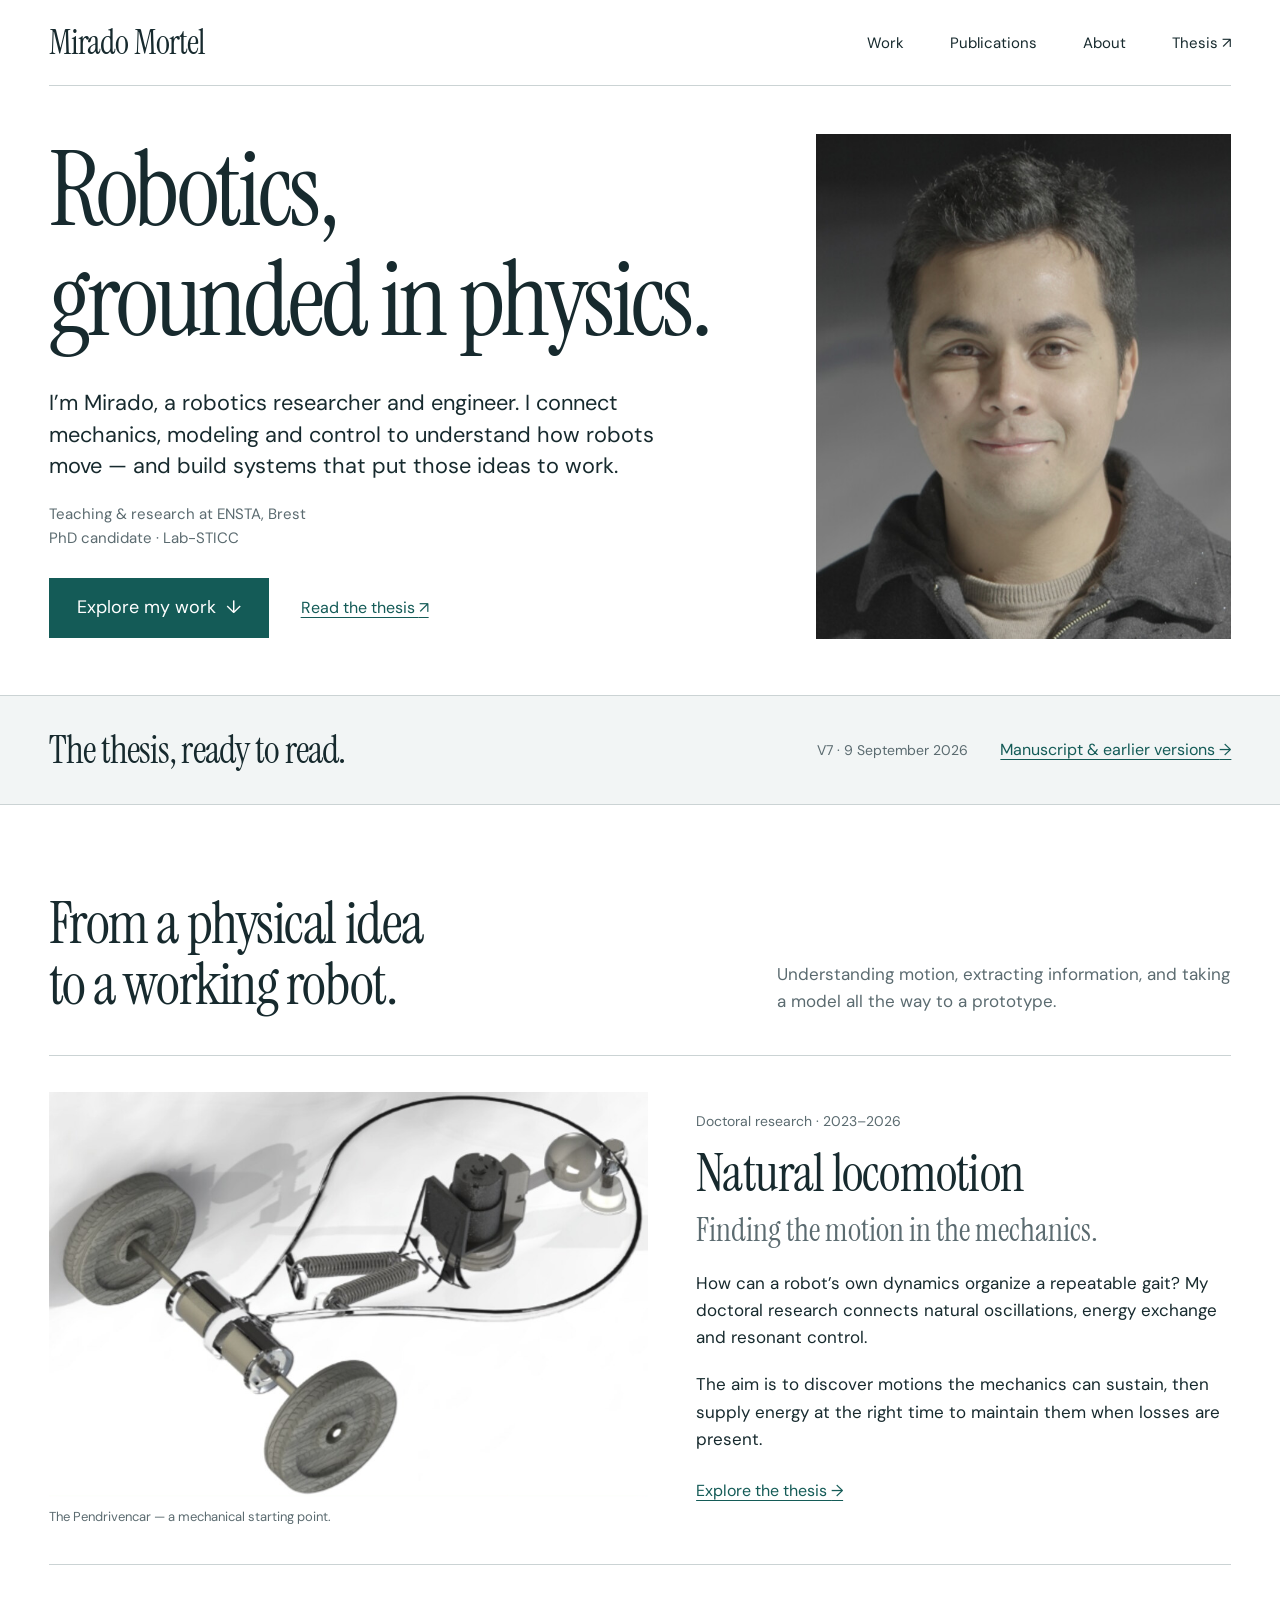
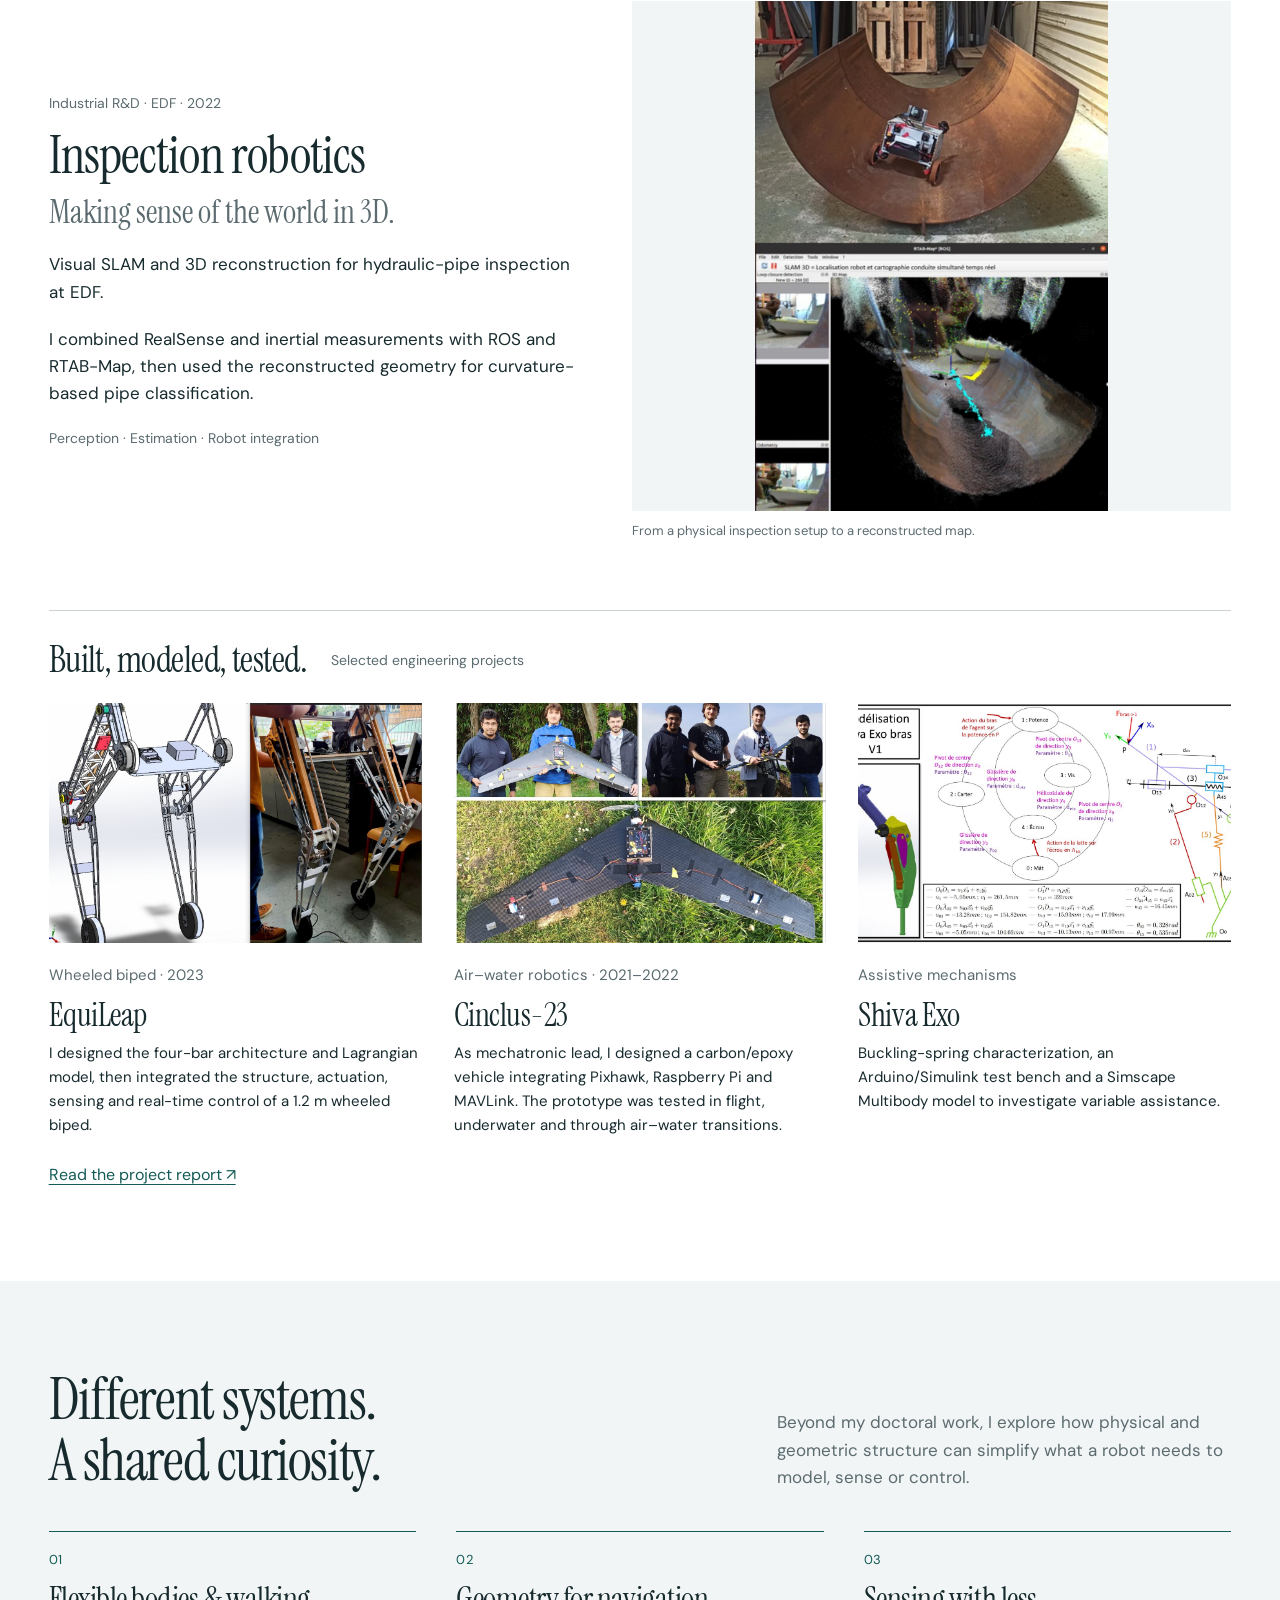
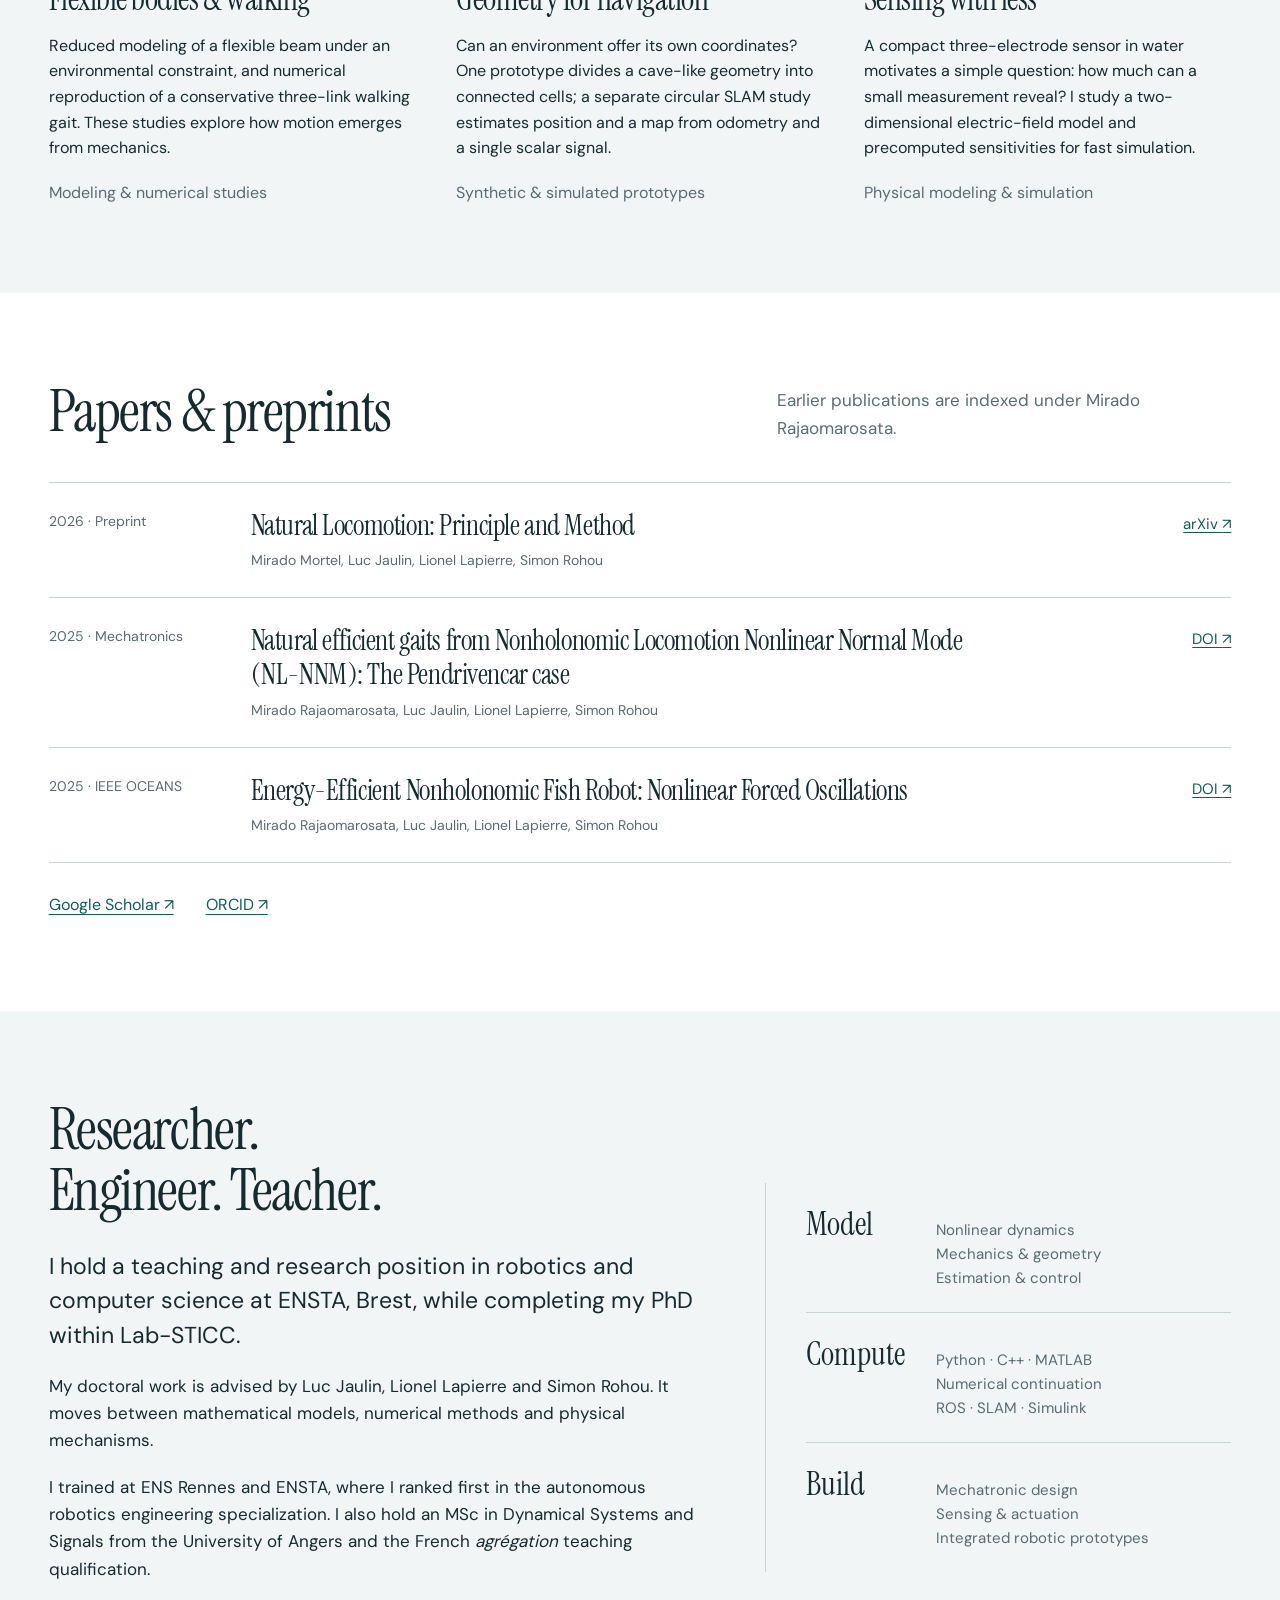
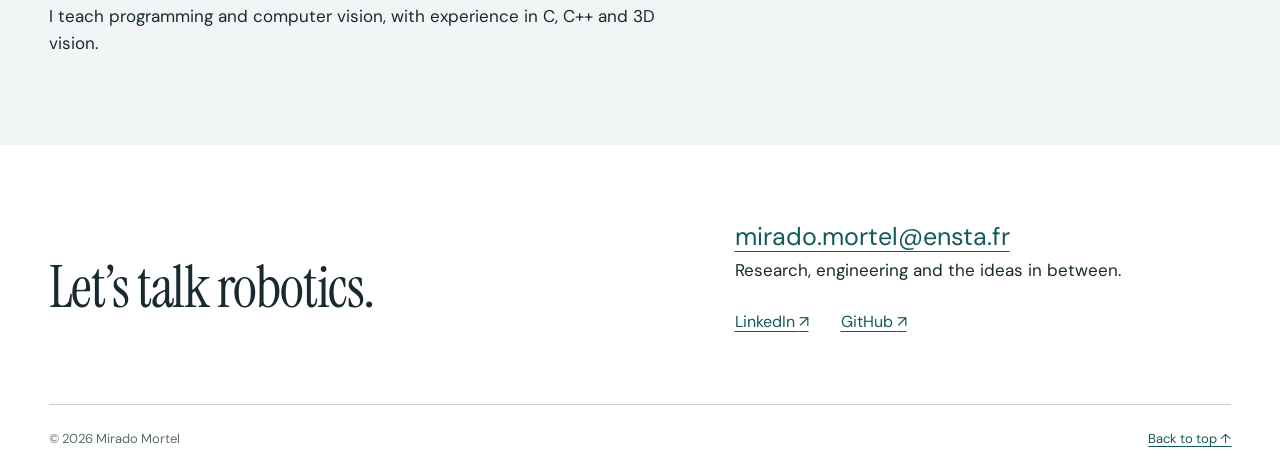
==== commit 72381d0b: "Publish thesis V7 with release notes and preserve V5/V4 downloads" ====
--- a/index.html
+++ b/index.html
@@ -13,8 +13,8 @@
 <link rel="canonical" href="https://rajaommi.github.io/">
 <link rel="icon" href="assets/profile.jpg" type="image/jpeg">
 <link rel="preload" href="assets/fonts/instrument-serif.ttf" as="font" type="font/ttf" crossorigin>
-<link rel="stylesheet" href="styles.css">
-<script src="site.js" defer></script>
+<link rel="stylesheet" href="styles.css?v=20260909">
+<script src="site.js?v=20260909" defer></script>
 </head>
 <body>
 <a class="skip-link" href="#main">Skip to content</a>
@@ -33,7 +33,7 @@
 </div>
 <figure class="portrait"><img src="assets/profile.jpg" width="540" height="657" alt="Mirado Mortel" fetchpriority="high"></figure>
 </section>
-<aside class="thesis-notice" aria-label="Latest doctoral manuscript"><div class="shell notice-inner"><p>The thesis, ready to read.</p><span>V5 · 9 September 2026</span><a class="text-link" href="thesis.html#manuscript">Manuscript &amp; earlier versions <span aria-hidden="true">→</span></a></div></aside>
+<aside class="thesis-notice" aria-label="Latest doctoral manuscript"><div class="shell notice-inner"><p>The thesis, ready to read.</p><span>V7 · 9 September 2026</span><a class="text-link" href="thesis.html#manuscript">Manuscript &amp; earlier versions <span aria-hidden="true">→</span></a></div></aside>
 <section id="work" class="shell section work-section">
 <span id="research" class="anchor-alias"></span>
 <div class="section-heading"><h2>From a physical idea<br>to a working robot.</h2><p>Understanding motion, extracting information, and taking a model all the way to a prototype.</p></div>
